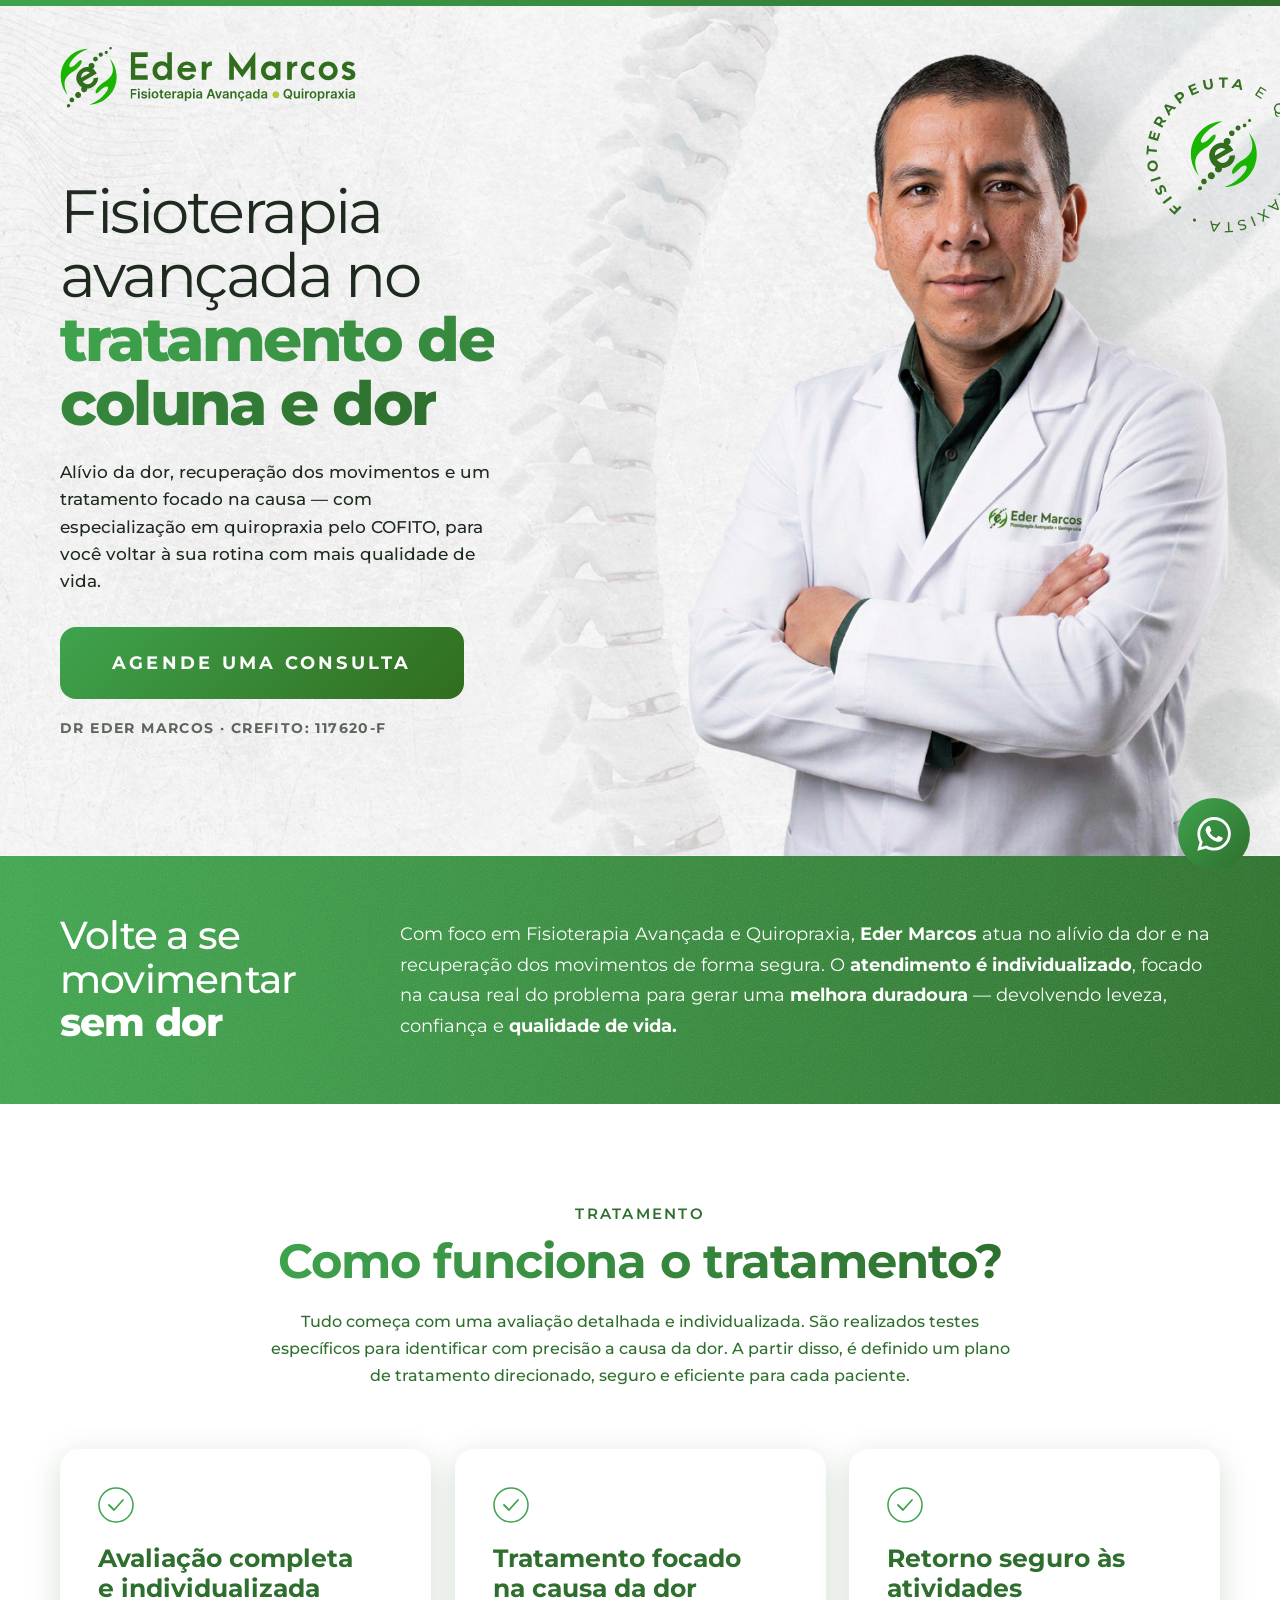
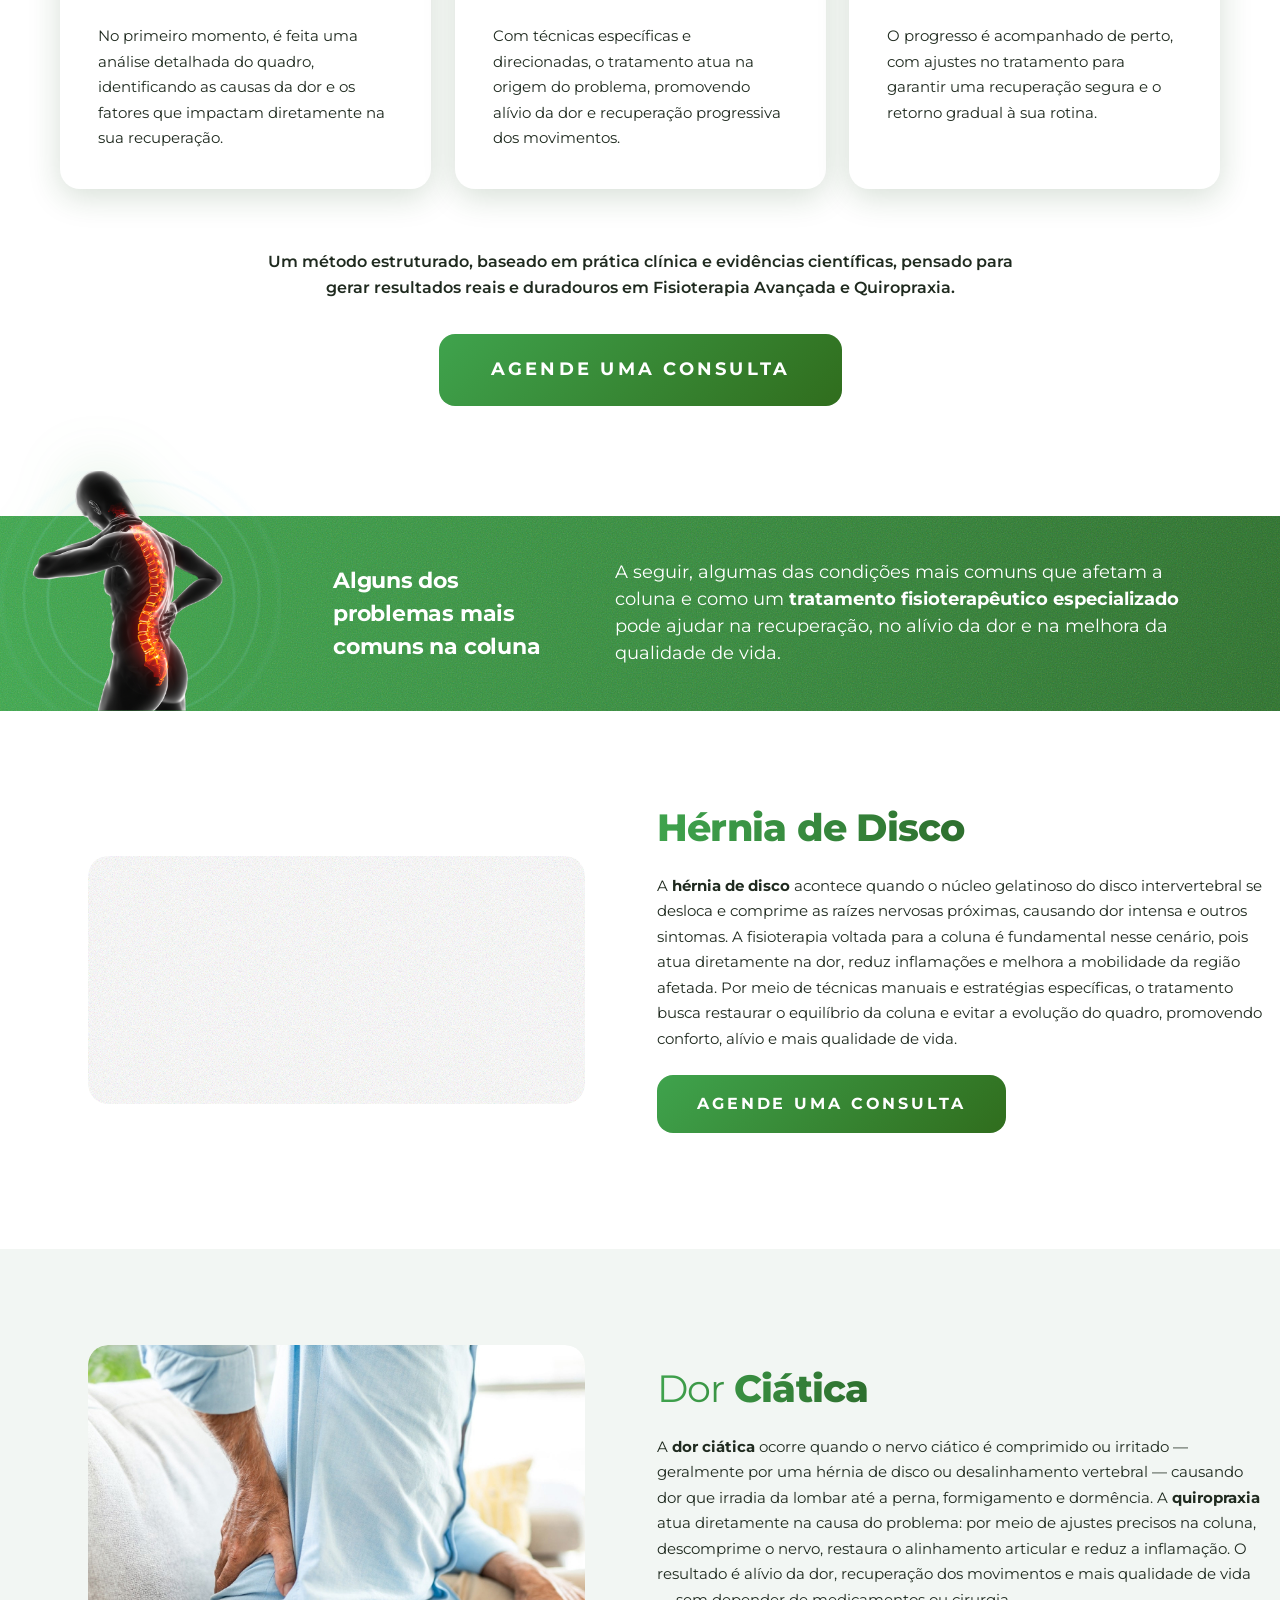
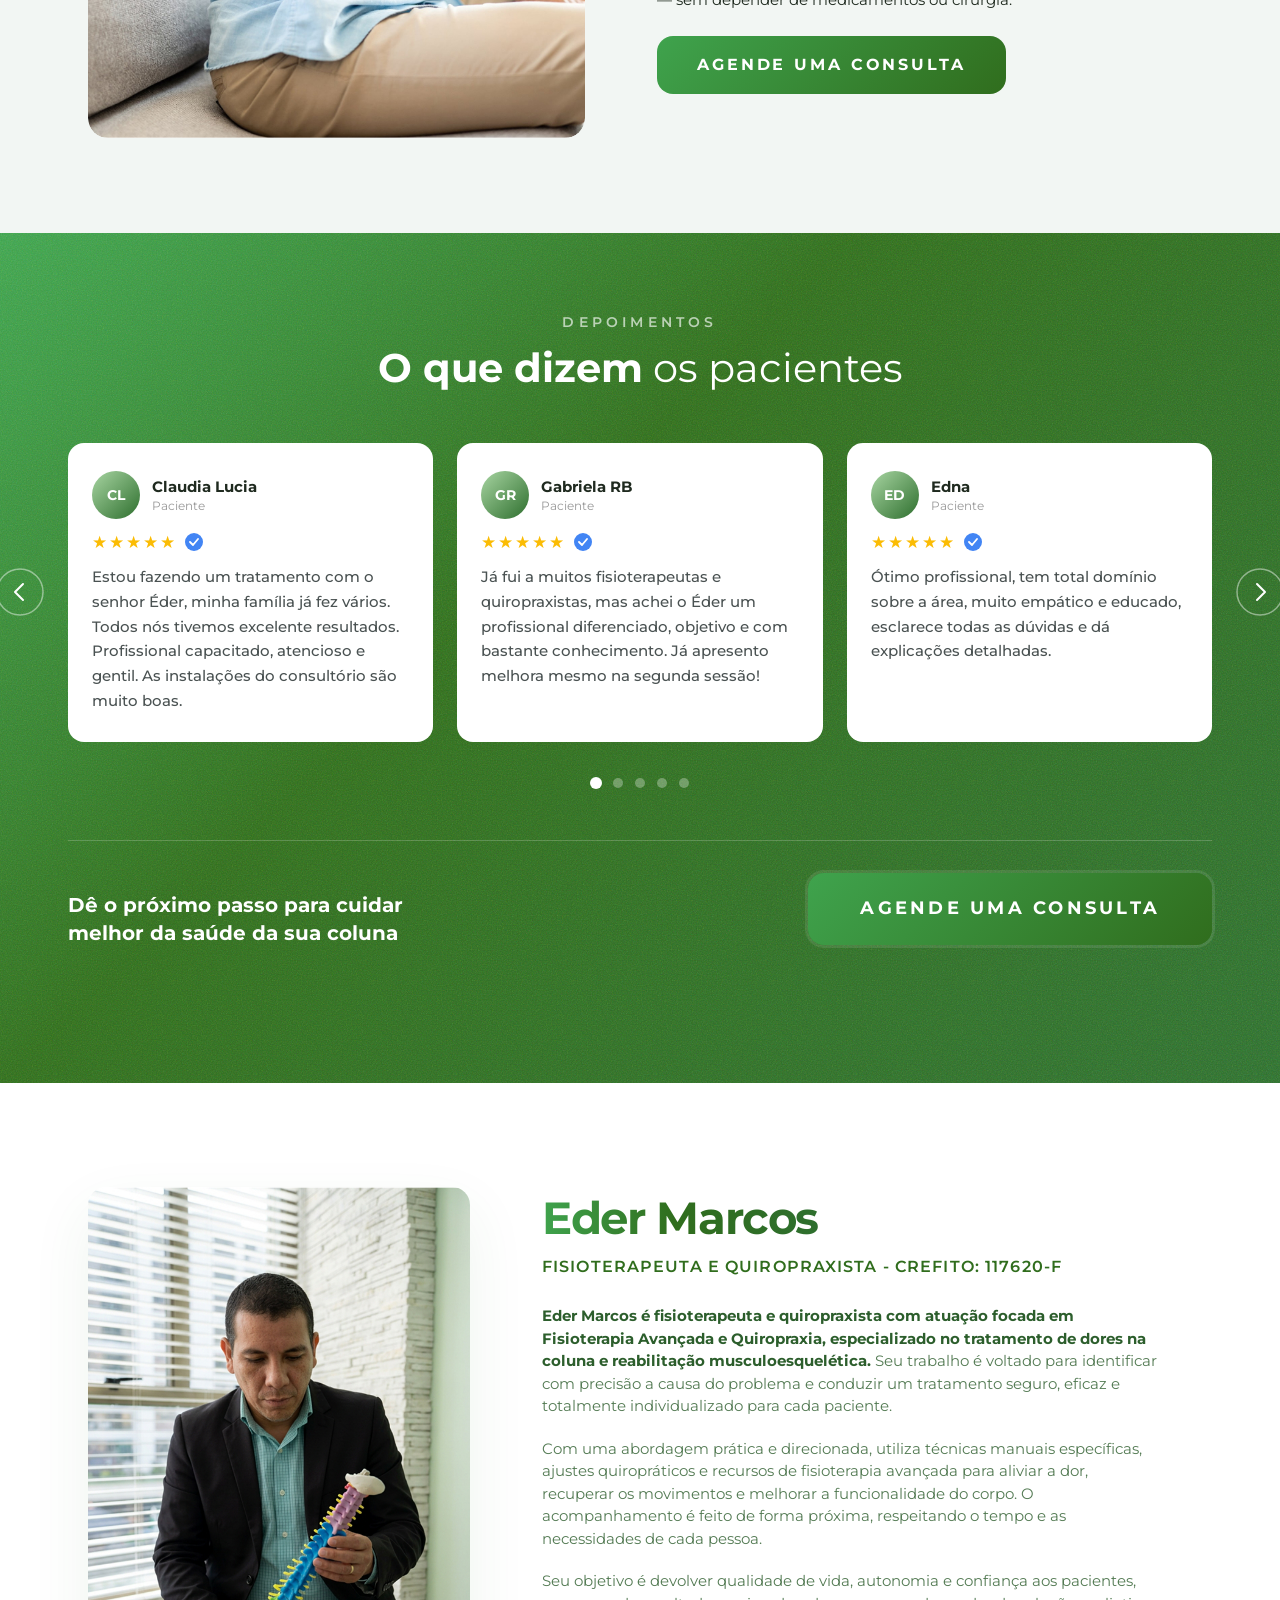
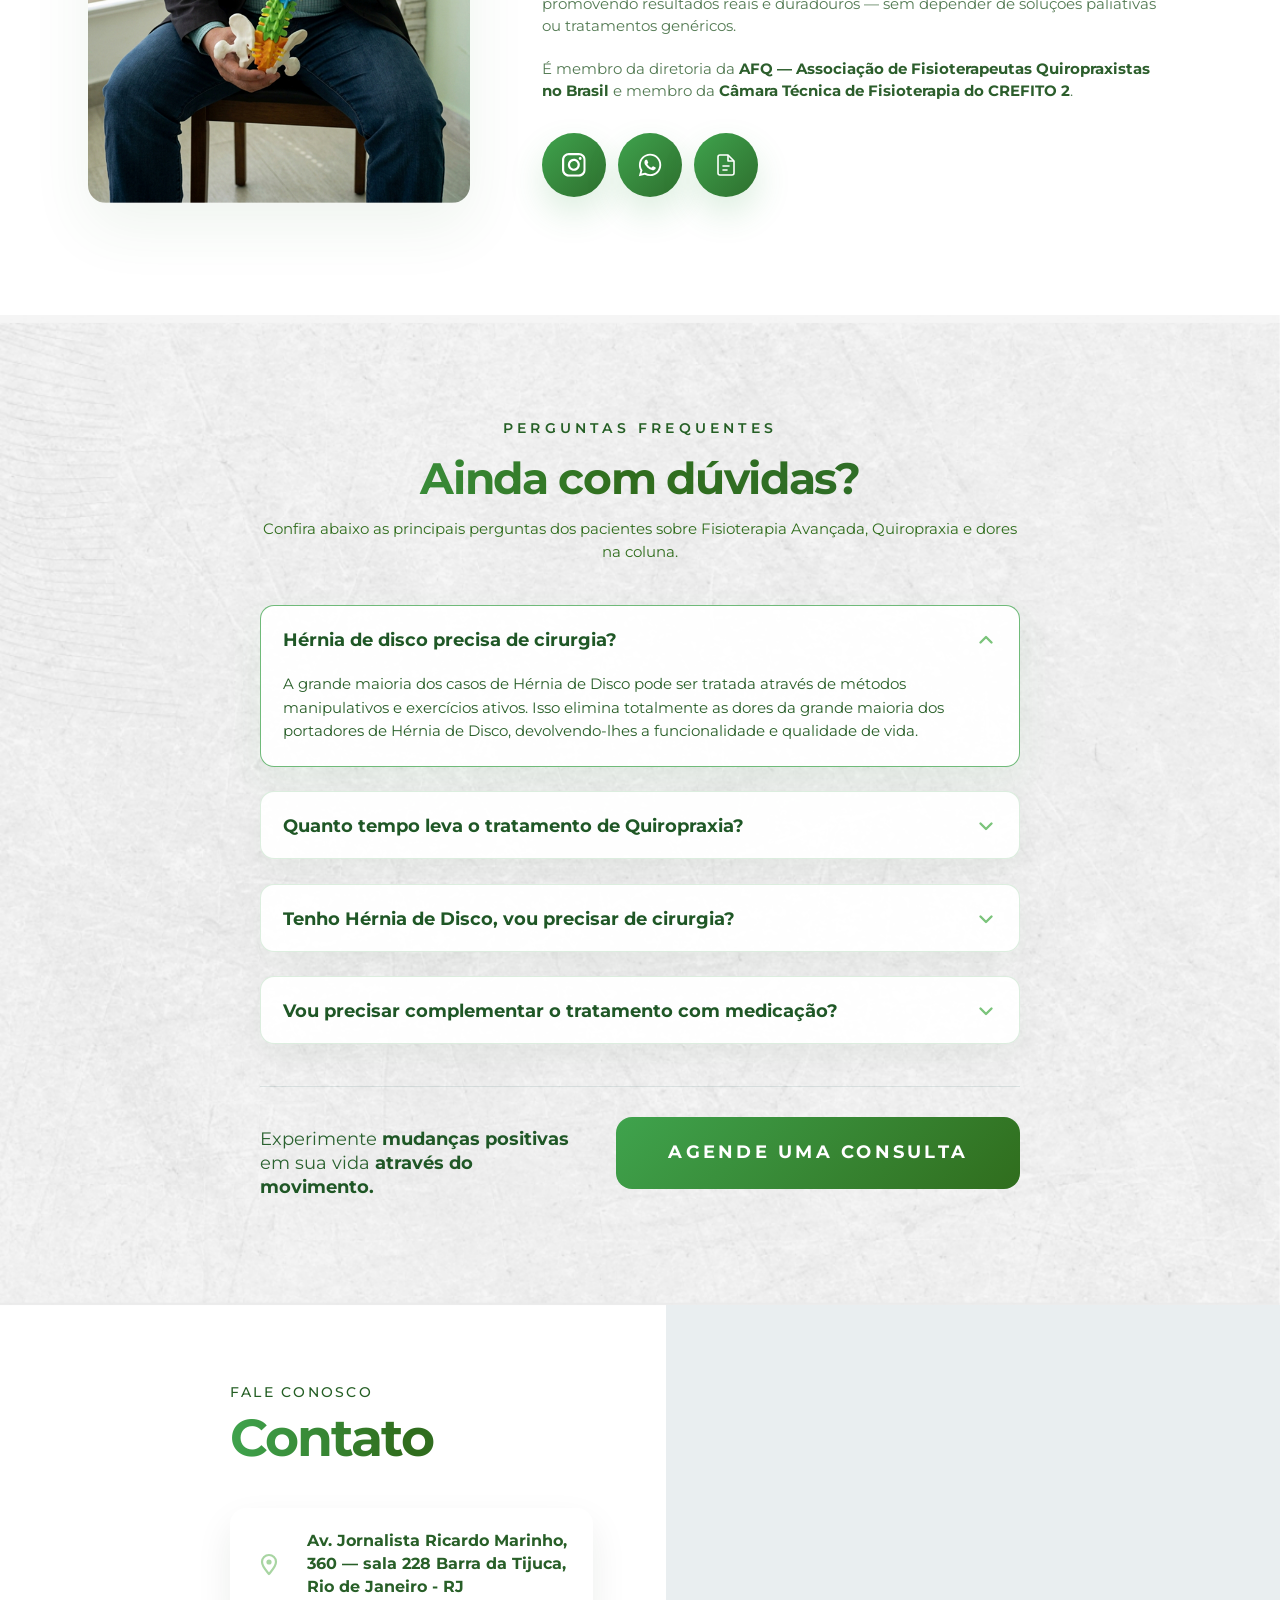
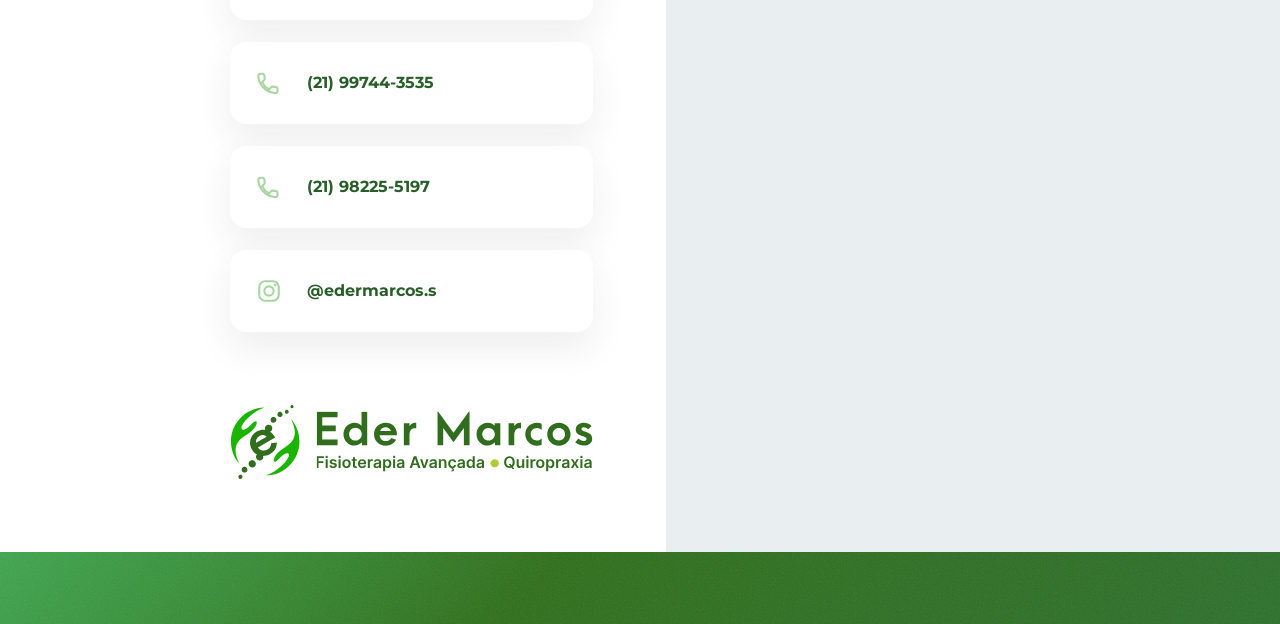
==== index.html @ 03693f38 "Move Lattes button into social icons row with matching style Replace outline CV button with circular" ====
<!DOCTYPE html>
<html lang="pt-BR">
<head>
  <meta charset="UTF-8">
  <meta name="viewport" content="width=device-width, initial-scale=1.0">
  <title>Fisioterapeuta e Quiropraxista em Barra da Tijuca | Fisioterapia Avançada e Quiropraxia</title>
  <meta name="description" content="Fisioterapeuta e quiropraxista em Barra da Tijuca - RJ com foco em Fisioterapia Avançada e Quiropraxia. Atendimento individualizado para aliviar a dor, recuperar os movimentos e melhorar a qualidade de vida.">
  <meta name="robots" content="index,follow">
  <meta property="og:locale" content="pt_BR">
  <meta property="og:type" content="website">
  <meta property="og:site_name" content="Eder Marcos">
  <meta property="og:title" content="Dr. Eder Marcos — Fisioterapia Avançada e Quiropraxia em Barra da Tijuca">
  <meta property="og:description" content="Fisioterapeuta e quiropraxista em Barra da Tijuca - RJ com foco em Fisioterapia Avançada e Quiropraxia. Atendimento individualizado para aliviar a dor e recuperar os movimentos.">
  <meta name="twitter:card" content="summary_large_image">
  <meta name="twitter:title" content="Fisioterapeuta e Quiropraxista em Barra da Tijuca | Fisioterapia Avançada e Quiropraxia">
  <meta name="twitter:description" content="Fisioterapeuta e quiropraxista em Barra da Tijuca - RJ com foco em Fisioterapia Avançada e Quiropraxia. Atendimento individualizado para aliviar a dor e recuperar os movimentos.">
  <script type="application/ld+json">
    {
      "@context": "https://schema.org",
      "@graph": [
        {
          "@type": "MedicalBusiness",
          "@id": "#business",
          "name": "Dr. Eder Marcos — Fisioterapia Avançada e Quiropraxia",
          "telephone": "+55-21-98225-5197",
          "priceRange": "$$",
          "address": {
            "@type": "PostalAddress",
            "streetAddress": "Av. Jornalista Ricardo Marinho, 360 — sala 228",
            "addressLocality": "Barra da Tijuca",
            "addressRegion": "RJ",
            "addressCountry": "BR"
          },
          "sameAs": [
            "https://www.instagram.com/edermarcos.s/"
          ]
        },
        {
          "@type": "Physician",
          "@id": "#physician",
          "name": "Dr. Eder Marcos",
          "medicalSpecialty": "Physiotherapy",
          "description": "Fisioterapeuta e quiropraxista em Barra da Tijuca - RJ com foco em Fisioterapia Avançada e Quiropraxia, tratamento de hérnia de disco, dores na coluna e reabilitação.",
          "identifier": {
            "@type": "PropertyValue",
            "propertyID": "CREFITO",
            "value": "117620-F"
          },
          "worksFor": {
            "@id": "#business"
          }
        },
        {
          "@type": "FAQPage",
          "@id": "#faq",
          "mainEntity": [
            {
              "@type": "Question",
              "name": "Hérnia de disco precisa de cirurgia?",
              "acceptedAnswer": {
                "@type": "Answer",
                "text": "A grande maioria dos casos de hérnia de disco pode ser tratada com métodos manipulativos, quiropraxia e exercícios ativos, devolvendo funcionalidade e qualidade de vida."
              }
            },
            {
              "@type": "Question",
              "name": "Quanto tempo leva o tratamento de quiropraxia?",
              "acceptedAnswer": {
                "@type": "Answer",
                "text": "O tempo varia de acordo com a intensidade da dor, o tempo de evolução do problema e a resposta individual de cada paciente. Em muitos casos, já nas primeiras sessões é possível notar melhora dos sintomas e dos movimentos."
              }
            },
            {
              "@type": "Question",
              "name": "A quiropraxia tem respaldo científico?",
              "acceptedAnswer": {
                "@type": "Answer",
                "text": "Sim. A quiropraxia é uma profissão de saúde regulamentada e reconhecida pela OMS, com ampla base científica para o tratamento de dores musculoesqueléticas, especialmente da coluna vertebral."
              }
            }
          ]
        }
      ]
    }
  </script>
  <link rel="icon" type="image/svg+xml" href="stamp-iso.svg">
  <link rel="preconnect" href="https://fonts.googleapis.com">
  <link rel="preconnect" href="https://fonts.gstatic.com" crossorigin>
  <link href="https://fonts.googleapis.com/css2?family=Montserrat:wght@400;500;600;700;800&display=swap" rel="stylesheet">
  <link rel="stylesheet" href="style.css">
</head>
<body>

  <!-- Borda superior gradiente -->
  <div class="top-bar"></div>

  <!-- ======================== HERO ======================== -->
  <section class="hero">
    <div class="hero-bg"></div>

    <div class="hero-inner">
      <!-- Logo -->
      <header class="hero-header">
        <img src="logo.svg" class="logo" alt="Dr. Eder Marcos Fisioterapeuta">
      </header>

      <!-- Conteúdo principal -->
      <div class="hero-content">

        <!-- Coluna esquerda: texto + CTA -->
        <div class="hero-left">
          <h1>
            <span class="hero-headline-soft">Fisioterapia avançada no</span><br>
            <span class="gradient-text">tratamento de coluna e dor</span>
          </h1>

          <p class="subtext">
            Alívio da dor, recuperação dos movimentos e um tratamento focado na causa — com especialização em quiropraxia pelo COFITO, para você voltar à sua rotina com mais qualidade de vida.
          </p>

          <a href="https://wa.me/5521982255197" class="btn-cta" target="_blank" rel="noopener">
            Agende uma Consulta
          </a>

          <p class="crefito">DR EDER MARCOS &middot; CREFITO: 117620-F</p>
        </div>

        <!-- Coluna direita: foto -->
        <div class="hero-right">
          <div class="stamp-wrapper">
            <img src="stamp-txt.svg" class="stamp-txt" alt="">
            <img src="stamp-iso.svg" class="stamp-iso" alt="">
          </div>
          <img src="dr-eder.png" class="doctor-img" alt="Dr. Eder Marcos">
        </div>

      </div>
    </div>
  </section>
  <!-- ======================== /HERO ======================== -->

  <!-- ======================== INTRO BLOCK ======================== -->
  <section class="intro-block">
    <div class="intro-inner">

      <div class="intro-left">
        <h2>Volte a se movimentar <strong>sem dor</strong></h2>
      </div>

      <div class="intro-right">
        <p>
          Com foco em Fisioterapia Avançada e Quiropraxia, <strong>Eder Marcos</strong> atua no alívio da dor e na recuperação dos movimentos de forma segura. O <strong>atendimento é individualizado</strong>, focado na causa real do problema para gerar uma <strong>melhora duradoura</strong> — devolvendo leveza, confiança e <strong>qualidade de vida.</strong>
        </p>
      </div>

    </div>
  </section>
  <!-- ======================== /INTRO BLOCK ======================== -->

  <!-- ======================== TREATMENT BLOCK ======================== -->
  <section class="treatment-block">
    <div class="treatment-inner">

      <div class="treatment-header">
        <span class="tagline">Tratamento</span>
        <h2 class="treatment-title">Como funciona o tratamento?</h2>
        <p class="treatment-desc">Tudo começa com uma avaliação detalhada e individualizada. São realizados testes específicos para identificar com precisão a causa da dor. A partir disso, é definido um plano de tratamento direcionado, seguro e eficiente para cada paciente.</p>
      </div>

      <div class="cards-grid">

        <div class="card">
          <div class="card-icon">
            <svg width="36" height="36" viewBox="0 0 36 36" fill="none" xmlns="http://www.w3.org/2000/svg">
              <circle cx="18" cy="18" r="17" stroke="#3FA34D" stroke-width="1.5"/>
              <path d="M11 18l5 5 9-10" stroke="#3FA34D" stroke-width="1.8" stroke-linecap="round" stroke-linejoin="round"/>
            </svg>
          </div>
          <h3>Avaliação completa<br>e individualizada</h3>
          <p>No primeiro momento, é feita uma análise detalhada do quadro, identificando as causas da dor e os fatores que impactam diretamente na sua recuperação.</p>
        </div>

        <div class="card">
          <div class="card-icon">
            <svg width="36" height="36" viewBox="0 0 36 36" fill="none" xmlns="http://www.w3.org/2000/svg">
              <circle cx="18" cy="18" r="17" stroke="#3FA34D" stroke-width="1.5"/>
              <path d="M11 18l5 5 9-10" stroke="#3FA34D" stroke-width="1.8" stroke-linecap="round" stroke-linejoin="round"/>
            </svg>
          </div>
          <h3>Tratamento focado<br>na causa da dor</h3>
          <p>Com técnicas específicas e direcionadas, o tratamento atua na origem do problema, promovendo alívio da dor e recuperação progressiva dos movimentos.</p>
        </div>

        <div class="card">
          <div class="card-icon">
            <svg width="36" height="36" viewBox="0 0 36 36" fill="none" xmlns="http://www.w3.org/2000/svg">
              <circle cx="18" cy="18" r="17" stroke="#3FA34D" stroke-width="1.5"/>
              <path d="M11 18l5 5 9-10" stroke="#3FA34D" stroke-width="1.8" stroke-linecap="round" stroke-linejoin="round"/>
            </svg>
          </div>
          <h3>Retorno seguro às<br>atividades</h3>
          <p>O progresso é acompanhado de perto, com ajustes no tratamento para garantir uma recuperação segura e o retorno gradual à sua rotina.</p>
        </div>

      </div>

      <div class="treatment-footer">
        <p>Um método estruturado, baseado em prática clínica e evidências científicas, pensado para<br>gerar resultados reais e duradouros em Fisioterapia Avançada e Quiropraxia.</p>
        <a href="https://wa.me/5521982255197" class="btn-cta btn-cta--center" target="_blank" rel="noopener">
          Agende uma Consulta
        </a>
      </div>

    </div>
  </section>
  <!-- ======================== /TREATMENT BLOCK ======================== -->

  <!-- ======================== PROBLEMS BLOCK ======================== -->
  <section class="problems-block">
    <div class="problems-grain"></div>

    <div class="problems-inner">
      <div class="problems-img-col">
        <img src="img1.png" class="problems-img" alt="Coluna vertebral com dor">
      </div>

      <h2 class="problems-headline">Alguns dos<br>problemas mais<br>comuns na coluna</h2>

      <p class="problems-body">A seguir, algumas das condições mais comuns que afetam a coluna e como um <strong>tratamento fisioterapêutico especializado</strong> pode ajudar na recuperação, no alívio da dor e na melhora da qualidade de vida.</p>
    </div>
  </section>
  <!-- ======================== /PROBLEMS BLOCK ======================== -->

  <!-- ======================== HERNIA BLOCK ======================== -->
  <section class="condition-block">
    <div class="condition-inner">

      <div class="condition-media condition-media--video">
        <video autoplay loop muted playsinline preload="metadata">
          <source src="hernia.mp4" type="video/mp4">
        </video>
      </div>

      <div class="condition-text">
        <h2 class="condition-title"><strong>Hérnia de Disco</strong></h2>
        <p class="condition-body">A <strong>hérnia de disco</strong> acontece quando o núcleo gelatinoso do disco intervertebral se desloca e comprime as raízes nervosas próximas, causando dor intensa e outros sintomas. A fisioterapia voltada para a coluna é fundamental nesse cenário, pois atua diretamente na dor, reduz inflamações e melhora a mobilidade da região afetada. Por meio de técnicas manuais e estratégias específicas, o tratamento busca restaurar o equilíbrio da coluna e evitar a evolução do quadro, promovendo conforto, alívio e mais qualidade de vida.</p>
        <a href="https://wa.me/5521982255197" class="btn-cta btn-cta--center" target="_blank" rel="noopener">
          Agende uma Consulta
        </a>
      </div>

    </div>
  </section>
  <!-- ======================== /HERNIA BLOCK ======================== -->

  <!-- ======================== CIÁTICO BLOCK ======================== -->
  <section class="condition-block condition-block--gray">
    <div class="condition-inner">

      <div class="condition-media">
        <img src="ciatico.jpg" class="condition-img" alt="Dor no Nervo Ciático">
      </div>

      <div class="condition-text">
        <h2 class="condition-title">Dor <strong>Ciática</strong></h2>
        <p class="condition-body">A <strong>dor ciática</strong> ocorre quando o nervo ciático é comprimido ou irritado — geralmente por uma hérnia de disco ou desalinhamento vertebral — causando dor que irradia da lombar até a perna, formigamento e dormência. A <strong>quiropraxia</strong> atua diretamente na causa do problema: por meio de ajustes precisos na coluna, descomprime o nervo, restaura o alinhamento articular e reduz a inflamação. O resultado é alívio da dor, recuperação dos movimentos e mais qualidade de vida — sem depender de medicamentos ou cirurgia.</p>
        <a href="https://wa.me/5521982255197" class="btn-cta" target="_blank" rel="noopener">
          Agende uma Consulta
        </a>
      </div>

    </div>
  </section>
  <!-- ======================== /CIÁTICO BLOCK ======================== -->

  <!-- ======================== REVIEWS BLOCK ======================== -->
  <section class="reviews-block">
    <div class="reviews-grain"></div>
    <div class="reviews-inner">

      <div class="reviews-header">
        <span class="reviews-tagline">Depoimentos</span>
        <h2 class="reviews-title"><strong>O que dizem</strong> os pacientes</h2>
      </div>

      <div class="reviews-carousel">
        <button class="carousel-btn carousel-btn--prev" aria-label="Anterior">
          <svg width="48" height="48" viewBox="0 0 48 48" fill="none" xmlns="http://www.w3.org/2000/svg">
            <circle cx="24" cy="24" r="23" stroke="rgba(255,255,255,0.45)" stroke-width="1.5"/>
            <path d="M27 16l-8 8 8 8" stroke="white" stroke-width="2" stroke-linecap="round" stroke-linejoin="round"/>
          </svg>
        </button>

        <div class="carousel-viewport">
          <div class="reviews-track">

            <div class="review-card">
              <div class="rc-header">
                <div class="rc-avatar">CL</div>
                <div class="rc-info">
                  <strong class="rc-name">Claudia Lucia</strong>
                  <span class="rc-count">Paciente</span>
                </div>
              </div>
              <div class="rc-stars">
                <span class="rc-stars-icons">★★★★★</span>
                <span class="rc-badge"><svg width="10" height="8" viewBox="0 0 10 8" fill="none"><path d="M1 4l3 3 5-6" stroke="white" stroke-width="1.8" stroke-linecap="round" stroke-linejoin="round"/></svg></span>
              </div>
              <p class="rc-text">Estou fazendo um tratamento com o senhor Éder, minha família já fez vários. Todos nós tivemos excelente resultados. Profissional capacitado, atencioso e gentil. As instalações do consultório são muito boas.</p>
            </div>

            <div class="review-card">
              <div class="rc-header">
                <div class="rc-avatar">GR</div>
                <div class="rc-info">
                  <strong class="rc-name">Gabriela RB</strong>
                  <span class="rc-count">Paciente</span>
                </div>
              </div>
              <div class="rc-stars">
                <span class="rc-stars-icons">★★★★★</span>
                <span class="rc-badge"><svg width="10" height="8" viewBox="0 0 10 8" fill="none"><path d="M1 4l3 3 5-6" stroke="white" stroke-width="1.8" stroke-linecap="round" stroke-linejoin="round"/></svg></span>
              </div>
              <p class="rc-text">Já fui a muitos fisioterapeutas e quiropraxistas, mas achei o Éder um profissional diferenciado, objetivo e com bastante conhecimento. Já apresento melhora mesmo na segunda sessão!</p>
            </div>

            <div class="review-card">
              <div class="rc-header">
                <div class="rc-avatar">ED</div>
                <div class="rc-info">
                  <strong class="rc-name">Edna</strong>
                  <span class="rc-count">Paciente</span>
                </div>
              </div>
              <div class="rc-stars">
                <span class="rc-stars-icons">★★★★★</span>
                <span class="rc-badge"><svg width="10" height="8" viewBox="0 0 10 8" fill="none"><path d="M1 4l3 3 5-6" stroke="white" stroke-width="1.8" stroke-linecap="round" stroke-linejoin="round"/></svg></span>
              </div>
              <p class="rc-text">Ótimo profissional, tem total domínio sobre a área, muito empático e educado, esclarece todas as dúvidas e dá explicações detalhadas.</p>
            </div>

            <div class="review-card">
              <div class="rc-header">
                <div class="rc-avatar">AL</div>
                <div class="rc-info">
                  <strong class="rc-name">Antonio Lopes</strong>
                  <span class="rc-count">Paciente</span>
                </div>
              </div>
              <div class="rc-stars">
                <span class="rc-stars-icons">★★★★★</span>
                <span class="rc-badge"><svg width="10" height="8" viewBox="0 0 10 8" fill="none"><path d="M1 4l3 3 5-6" stroke="white" stroke-width="1.8" stroke-linecap="round" stroke-linejoin="round"/></svg></span>
              </div>
              <p class="rc-text">Estava com constantes dores na lombar e no joelho. Após o tratamento com o Dr. Eder, tenho sentido melhoras constantes.</p>
            </div>

            <div class="review-card">
              <div class="rc-header">
                <div class="rc-avatar">LF</div>
                <div class="rc-info">
                  <strong class="rc-name">Luiz Cláudio F. Guimarães</strong>
                  <span class="rc-count">Paciente</span>
                </div>
              </div>
              <div class="rc-stars">
                <span class="rc-stars-icons">★★★★★</span>
                <span class="rc-badge"><svg width="10" height="8" viewBox="0 0 10 8" fill="none"><path d="M1 4l3 3 5-6" stroke="white" stroke-width="1.8" stroke-linecap="round" stroke-linejoin="round"/></svg></span>
              </div>
              <p class="rc-text">Excelente local, atendimento no horário e paciência no atendimento, explicando passo a passo o tratamento.</p>
            </div>

            <div class="review-card">
              <div class="rc-header">
                <div class="rc-avatar">TM</div>
                <div class="rc-info">
                  <strong class="rc-name">Therezinha Maciel</strong>
                  <span class="rc-count">Paciente</span>
                </div>
              </div>
              <div class="rc-stars">
                <span class="rc-stars-icons">★★★★★</span>
                <span class="rc-badge"><svg width="10" height="8" viewBox="0 0 10 8" fill="none"><path d="M1 4l3 3 5-6" stroke="white" stroke-width="1.8" stroke-linecap="round" stroke-linejoin="round"/></svg></span>
              </div>
              <p class="rc-text">Tratamento excelente e muito eficiente. Estou comprovando a eficácia do tratamento a cada dia.</p>
            </div>

            <div class="review-card">
              <div class="rc-header">
                <div class="rc-avatar">AB</div>
                <div class="rc-info">
                  <strong class="rc-name">Ana Bello</strong>
                  <span class="rc-count">Paciente</span>
                </div>
              </div>
              <div class="rc-stars">
                <span class="rc-stars-icons">★★★★★</span>
                <span class="rc-badge"><svg width="10" height="8" viewBox="0 0 10 8" fill="none"><path d="M1 4l3 3 5-6" stroke="white" stroke-width="1.8" stroke-linecap="round" stroke-linejoin="round"/></svg></span>
              </div>
              <p class="rc-text">Médico com ótimo conhecimento, fez uma análise geral do meu caso. Já saí bem melhor apenas com uma consulta.</p>
            </div>

            <div class="review-card">
              <div class="rc-header">
                <div class="rc-avatar">TF</div>
                <div class="rc-info">
                  <strong class="rc-name">T. F.</strong>
                  <span class="rc-count">Paciente</span>
                </div>
              </div>
              <div class="rc-stars">
                <span class="rc-stars-icons">★★★★★</span>
                <span class="rc-badge"><svg width="10" height="8" viewBox="0 0 10 8" fill="none"><path d="M1 4l3 3 5-6" stroke="white" stroke-width="1.8" stroke-linecap="round" stroke-linejoin="round"/></svg></span>
              </div>
              <p class="rc-text">O tratamento foi excelente para a recuperação de uma tendinopatia e bursite no ombro. Obtivemos melhora na primeira consulta.</p>
            </div>

            <div class="review-card">
              <div class="rc-header">
                <div class="rc-avatar">UR</div>
                <div class="rc-info">
                  <strong class="rc-name">Ursula Reis</strong>
                  <span class="rc-count">Paciente</span>
                </div>
              </div>
              <div class="rc-stars">
                <span class="rc-stars-icons">★★★★★</span>
                <span class="rc-badge"><svg width="10" height="8" viewBox="0 0 10 8" fill="none"><path d="M1 4l3 3 5-6" stroke="white" stroke-width="1.8" stroke-linecap="round" stroke-linejoin="round"/></svg></span>
              </div>
              <p class="rc-text">Super indico o profissional, extremamente atencioso e dedicado. Melhorou muito o meu quadro de dor.</p>
            </div>

            <div class="review-card">
              <div class="rc-header">
                <div class="rc-avatar">DS</div>
                <div class="rc-info">
                  <strong class="rc-name">Diego Soares</strong>
                  <span class="rc-count">Paciente</span>
                </div>
              </div>
              <div class="rc-stars">
                <span class="rc-stars-icons">★★★★★</span>
                <span class="rc-badge"><svg width="10" height="8" viewBox="0 0 10 8" fill="none"><path d="M1 4l3 3 5-6" stroke="white" stroke-width="1.8" stroke-linecap="round" stroke-linejoin="round"/></svg></span>
              </div>
              <p class="rc-text">Atencioso e dedicado em cada sessão. Tratamento personalizado e efetivo.</p>
            </div>

            <div class="review-card">
              <div class="rc-header">
                <div class="rc-avatar">VC</div>
                <div class="rc-info">
                  <strong class="rc-name">Vinícius Caldas</strong>
                  <span class="rc-count">Paciente</span>
                </div>
              </div>
              <div class="rc-stars">
                <span class="rc-stars-icons">★★★★★</span>
                <span class="rc-badge"><svg width="10" height="8" viewBox="0 0 10 8" fill="none"><path d="M1 4l3 3 5-6" stroke="white" stroke-width="1.8" stroke-linecap="round" stroke-linejoin="round"/></svg></span>
              </div>
              <p class="rc-text">Profissional técnico, atencioso e comprometido com o tratamento do paciente. Clareza nas explicações.</p>
            </div>

            <div class="review-card">
              <div class="rc-header">
                <div class="rc-avatar">AN</div>
                <div class="rc-info">
                  <strong class="rc-name">Ana</strong>
                  <span class="rc-count">Paciente</span>
                </div>
              </div>
              <div class="rc-stars">
                <span class="rc-stars-icons">★★★★★</span>
                <span class="rc-badge"><svg width="10" height="8" viewBox="0 0 10 8" fill="none"><path d="M1 4l3 3 5-6" stroke="white" stroke-width="1.8" stroke-linecap="round" stroke-linejoin="round"/></svg></span>
              </div>
              <p class="rc-text">Fiz apenas a primeira consulta e traçamos um diagnóstico e plano de tratamento. Profissional muito bom!</p>
            </div>

            <div class="review-card">
              <div class="rc-header">
                <div class="rc-avatar">VI</div>
                <div class="rc-info">
                  <strong class="rc-name">Victor</strong>
                  <span class="rc-count">Paciente</span>
                </div>
              </div>
              <div class="rc-stars">
                <span class="rc-stars-icons">★★★★★</span>
                <span class="rc-badge"><svg width="10" height="8" viewBox="0 0 10 8" fill="none"><path d="M1 4l3 3 5-6" stroke="white" stroke-width="1.8" stroke-linecap="round" stroke-linejoin="round"/></svg></span>
              </div>
              <p class="rc-text">Excelente profissional, atencioso e bem explicativo.</p>
            </div>

            <div class="review-card">
              <div class="rc-header">
                <div class="rc-avatar">MA</div>
                <div class="rc-info">
                  <strong class="rc-name">Marlis</strong>
                  <span class="rc-count">Paciente</span>
                </div>
              </div>
              <div class="rc-stars">
                <span class="rc-stars-icons">★★★★★</span>
                <span class="rc-badge"><svg width="10" height="8" viewBox="0 0 10 8" fill="none"><path d="M1 4l3 3 5-6" stroke="white" stroke-width="1.8" stroke-linecap="round" stroke-linejoin="round"/></svg></span>
              </div>
              <p class="rc-text">Certeiro e competente! Fez minha mãe sorrir de novo!</p>
            </div>

            <div class="review-card">
              <div class="rc-header">
                <div class="rc-avatar">LU</div>
                <div class="rc-info">
                  <strong class="rc-name">Luisa</strong>
                  <span class="rc-count">Paciente</span>
                </div>
              </div>
              <div class="rc-stars">
                <span class="rc-stars-icons">★★★★★</span>
                <span class="rc-badge"><svg width="10" height="8" viewBox="0 0 10 8" fill="none"><path d="M1 4l3 3 5-6" stroke="white" stroke-width="1.8" stroke-linecap="round" stroke-linejoin="round"/></svg></span>
              </div>
              <p class="rc-text">Maravilhoso sempre. Muito competente, excelente profissional.</p>
            </div>

          </div>
        </div>

        <button class="carousel-btn carousel-btn--next" aria-label="Próximo">
          <svg width="48" height="48" viewBox="0 0 48 48" fill="none" xmlns="http://www.w3.org/2000/svg">
            <circle cx="24" cy="24" r="23" stroke="rgba(255,255,255,0.45)" stroke-width="1.5"/>
            <path d="M21 16l8 8-8 8" stroke="white" stroke-width="2" stroke-linecap="round" stroke-linejoin="round"/>
          </svg>
        </button>
      </div>

      <div class="reviews-pagination" aria-label="Navegação dos depoimentos"></div>

      <div class="reviews-footer">
        <div class="reviews-divider"></div>
        <div class="reviews-cta-row">
          <p class="reviews-cta-text">Dê o próximo passo para cuidar<br>melhor da saúde da sua coluna</p>
          <a href="https://wa.me/5521982255197" class="btn-cta" target="_blank" rel="noopener">
            Agende uma Consulta
          </a>
        </div>
      </div>

    </div>
  </section>
  <!-- ======================== /REVIEWS BLOCK ======================== -->

  <!-- ======================== PROFILE BLOCK ======================== -->
  <section class="profile-block">
    <div class="profile-inner">
      <div class="profile-media">
        <img src="profile.jpg" alt="Dr. Eder Marcos" class="profile-image">
      </div>

      <div class="profile-content">
        <h2 class="profile-title">Eder Marcos</h2>
        <p class="profile-meta">FISIOTERAPEUTA E QUIROPRAXISTA - CREFITO: 117620-F</p>

        <div class="profile-body">
          <p><strong>Eder Marcos é fisioterapeuta e quiropraxista com atuação focada em Fisioterapia Avançada e Quiropraxia, especializado no tratamento de dores na coluna e reabilitação musculoesquelética.</strong> Seu trabalho é voltado para identificar com precisão a causa do problema e conduzir um tratamento seguro, eficaz e totalmente individualizado para cada paciente.</p>

          <p>Com uma abordagem prática e direcionada, utiliza técnicas manuais específicas, ajustes quiropráticos e recursos de fisioterapia avançada para aliviar a dor, recuperar os movimentos e melhorar a funcionalidade do corpo. O acompanhamento é feito de forma próxima, respeitando o tempo e as necessidades de cada pessoa.</p>

          <p>Seu objetivo é devolver qualidade de vida, autonomia e confiança aos pacientes, promovendo resultados reais e duradouros — sem depender de soluções paliativas ou tratamentos genéricos.</p>

          <p>É membro da diretoria da <strong>AFQ — Associação de Fisioterapeutas Quiropraxistas no Brasil</strong> e membro da <strong>Câmara Técnica de Fisioterapia do CREFITO 2</strong>.</p>
        </div>

        <div class="profile-socials" aria-label="Redes sociais e currículo de Eder Marcos">
          <a href="https://www.instagram.com/edermarcos.s/" class="profile-social-btn" target="_blank" rel="noopener" aria-label="Instagram de Eder Marcos">
            <img src="ig-icon.svg" alt="" class="profile-social-icon" aria-hidden="true">
          </a>

          <a href="https://wa.me/5521982255197" class="profile-social-btn" target="_blank" rel="noopener" aria-label="WhatsApp de Eder Marcos">
            <img src="wpp-icon.svg" alt="" class="profile-social-icon" aria-hidden="true">
          </a>

          <a href="https://lattes.cnpq.br/7709029820712750" class="profile-social-btn" target="_blank" rel="noopener" aria-label="Ver currículo completo no Lattes/CNPq">
            <svg width="24" height="24" viewBox="0 0 24 24" fill="none" xmlns="http://www.w3.org/2000/svg" aria-hidden="true">
              <path d="M14 2H6a2 2 0 0 0-2 2v16a2 2 0 0 0 2 2h12a2 2 0 0 0 2-2V8l-6-6z" stroke="white" stroke-width="1.6" stroke-linejoin="round"/>
              <path d="M14 2v6h6" stroke="white" stroke-width="1.6" stroke-linejoin="round"/>
              <path d="M9 13h6M9 17h4" stroke="white" stroke-width="1.6" stroke-linecap="round"/>
            </svg>
          </a>
        </div>
      </div>
    </div>
  </section>
  <!-- ======================== /PROFILE BLOCK ======================== -->

  <!-- ======================== FAQ BLOCK ======================== -->
  <section class="faq-block">
    <div class="faq-inner">
      <div class="faq-header">
        <span class="faq-tagline">Perguntas Frequentes</span>
        <h2 class="faq-title">Ainda com dúvidas?</h2>
        <p class="faq-subtitle">Confira abaixo as principais perguntas dos pacientes sobre Fisioterapia Avançada, Quiropraxia e dores na coluna.</p>
      </div>

      <div class="faq-list">
        <article class="faq-item is-open">
          <button class="faq-question" type="button" aria-expanded="true">
            <span>Hérnia de disco precisa de cirurgia?</span>
            <span class="faq-icon" aria-hidden="true">
              <svg width="22" height="22" viewBox="0 0 22 22" fill="none" xmlns="http://www.w3.org/2000/svg">
                <path d="M5.5 8.5L11 14L16.5 8.5" stroke="currentColor" stroke-width="2.4" stroke-linecap="round" stroke-linejoin="round"/>
              </svg>
            </span>
          </button>
          <div class="faq-answer">
            <p>A grande maioria dos casos de Hérnia de Disco pode ser tratada através de métodos manipulativos e exercícios ativos. Isso elimina totalmente as dores da grande maioria dos portadores de Hérnia de Disco, devolvendo-lhes a funcionalidade e qualidade de vida.</p>
          </div>
        </article>

        <article class="faq-item">
          <button class="faq-question" type="button" aria-expanded="false">
            <span>Quanto tempo leva o tratamento de Quiropraxia?</span>
            <span class="faq-icon" aria-hidden="true">
              <svg width="22" height="22" viewBox="0 0 22 22" fill="none" xmlns="http://www.w3.org/2000/svg">
                <path d="M5.5 8.5L11 14L16.5 8.5" stroke="currentColor" stroke-width="2.4" stroke-linecap="round" stroke-linejoin="round"/>
              </svg>
            </span>
          </button>
          <div class="faq-answer">
            <p>O tempo de tratamento varia de acordo com a intensidade da dor, o tempo de evolução do problema e a resposta individual de cada paciente. Em muitos casos, já nas primeiras sessões é possível notar alívio dos sintomas e melhora dos movimentos.</p>
          </div>
        </article>

        <article class="faq-item">
          <button class="faq-question" type="button" aria-expanded="false">
            <span>Tenho Hérnia de Disco, vou precisar de cirurgia?</span>
            <span class="faq-icon" aria-hidden="true">
              <svg width="22" height="22" viewBox="0 0 22 22" fill="none" xmlns="http://www.w3.org/2000/svg">
                <path d="M5.5 8.5L11 14L16.5 8.5" stroke="currentColor" stroke-width="2.4" stroke-linecap="round" stroke-linejoin="round"/>
              </svg>
            </span>
          </button>
          <div class="faq-answer">
            <p>Na maioria dos casos, não. A cirurgia é indicada apenas em situações específicas e mais graves. Com um tratamento adequado de fisioterapia e quiropraxia, é possível aliviar a dor, descomprimir as estruturas afetadas e recuperar a qualidade de vida sem procedimentos invasivos.</p>
          </div>
        </article>

        <article class="faq-item">
          <button class="faq-question" type="button" aria-expanded="false">
            <span>Vou precisar complementar o tratamento com medicação?</span>
            <span class="faq-icon" aria-hidden="true">
              <svg width="22" height="22" viewBox="0 0 22 22" fill="none" xmlns="http://www.w3.org/2000/svg">
                <path d="M5.5 8.5L11 14L16.5 8.5" stroke="currentColor" stroke-width="2.4" stroke-linecap="round" stroke-linejoin="round"/>
              </svg>
            </span>
          </button>
          <div class="faq-answer">
            <p>Não necessariamente. O tratamento de fisioterapia e quiropraxia atua na causa do problema, reduzindo a dor de forma natural e progressiva. Em alguns casos o uso de medicação pode ser indicado por um médico como suporte, mas o objetivo é proporcionar melhora real sem depender de remédios a longo prazo.</p>
          </div>
        </article>
      </div>

      <div class="faq-footer">
        <div class="faq-divider"></div>
        <div class="faq-cta-row">
          <p class="faq-cta-text">Experimente <strong>mudanças positivas</strong> em sua vida <strong>através do movimento.</strong></p>
          <a href="https://wa.me/5521982255197" class="btn-cta" target="_blank" rel="noopener">
            Agende uma Consulta
          </a>
        </div>
      </div>
    </div>
  </section>
  <!-- ======================== /FAQ BLOCK ======================== -->

  <!-- ======================== CONTACT BLOCK ======================== -->
  <section class="contact-block">
    <div class="contact-inner">
      <div class="contact-panel">
        <div class="contact-header">
          <span class="contact-tagline">Fale Conosco</span>
          <h2 class="contact-title">Contato</h2>
        </div>

        <div class="contact-cards">
          <a href="https://maps.google.com/?q=Av.+Jornalista+Ricardo+Marinho,+360+-+sala+228,+Barra+da+Tijuca,+Rio+de+Janeiro+-+RJ" class="contact-card contact-card--featured" target="_blank" rel="noopener" aria-label="Abrir endereço no mapa">
            <span class="contact-card-icon" aria-hidden="true">
              <svg width="28" height="28" viewBox="0 0 28 28" fill="none" xmlns="http://www.w3.org/2000/svg">
                <path d="M14 24C17.5 19.7 21 16.5 21 11.8C21 7.9 17.9 5 14 5C10.1 5 7 7.9 7 11.8C7 16.5 10.5 19.7 14 24Z" stroke="currentColor" stroke-width="2.2" stroke-linejoin="round"/>
                <circle cx="14" cy="12" r="2.6" fill="currentColor"/>
              </svg>
            </span>
            <span class="contact-card-text">Av. Jornalista Ricardo Marinho, 360 — sala 228 Barra da Tijuca, Rio de Janeiro - RJ</span>
          </a>

          <a href="https://wa.me/5521997443535" class="contact-card" target="_blank" rel="noopener" aria-label="Falar no telefone ou WhatsApp">
            <span class="contact-card-icon" aria-hidden="true">
              <svg width="28" height="28" viewBox="0 0 28 28" fill="none" xmlns="http://www.w3.org/2000/svg">
                <path d="M20.7149 17.9587L17.9699 17.6454C17.3107 17.57 16.6624 17.7971 16.1849 18.263L14.1966 20.2514C11.1382 18.6952 8.62822 16.1966 7.07201 13.1267L9.07199 11.1267C9.53782 10.6608 9.76491 10.0126 9.68949 9.35339L9.37616 6.6317C9.24782 5.55628 8.34782 4.75 7.26074 4.75H5.38907C4.18574 4.75 3.18574 5.75 3.26074 6.95339C3.83066 16.1267 11.173 23.4574 20.3349 24.0273C21.5382 24.1027 22.5382 23.1027 22.5382 21.8993V20.0277C22.55 18.9523 21.7907 18.0871 20.7149 17.9587Z" stroke="currentColor" stroke-width="2.1" stroke-linejoin="round"/>
              </svg>
            </span>
            <span class="contact-card-text">(21) 99744-3535</span>
          </a>

          <a href="https://wa.me/5521982255197" class="contact-card" target="_blank" rel="noopener" aria-label="Falar no telefone ou WhatsApp">
            <span class="contact-card-icon" aria-hidden="true">
              <svg width="28" height="28" viewBox="0 0 28 28" fill="none" xmlns="http://www.w3.org/2000/svg">
                <path d="M20.7149 17.9587L17.9699 17.6454C17.3107 17.57 16.6624 17.7971 16.1849 18.263L14.1966 20.2514C11.1382 18.6952 8.62822 16.1966 7.07201 13.1267L9.07199 11.1267C9.53782 10.6608 9.76491 10.0126 9.68949 9.35339L9.37616 6.6317C9.24782 5.55628 8.34782 4.75 7.26074 4.75H5.38907C4.18574 4.75 3.18574 5.75 3.26074 6.95339C3.83066 16.1267 11.173 23.4574 20.3349 24.0273C21.5382 24.1027 22.5382 23.1027 22.5382 21.8993V20.0277C22.55 18.9523 21.7907 18.0871 20.7149 17.9587Z" stroke="currentColor" stroke-width="2.1" stroke-linejoin="round"/>
              </svg>
            </span>
            <span class="contact-card-text">(21) 98225-5197</span>
          </a>

          <a href="https://www.instagram.com/edermarcos.s/" class="contact-card" target="_blank" rel="noopener" aria-label="Abrir Instagram">
            <span class="contact-card-icon" aria-hidden="true">
              <svg width="28" height="28" viewBox="0 0 28 28" fill="none" xmlns="http://www.w3.org/2000/svg">
                <rect x="4.25" y="4.25" width="19.5" height="19.5" rx="5.75" stroke="currentColor" stroke-width="2.1"/>
                <circle cx="14" cy="14" r="4.65" stroke="currentColor" stroke-width="2.1"/>
                <circle cx="20.2" cy="7.8" r="1.4" fill="currentColor"/>
              </svg>
            </span>
            <span class="contact-card-text">@edermarcos.s</span>
          </a>
        </div>

        <div class="contact-brand">
          <img src="logo.svg" alt="Dr. Eder Marcos Fisioterapeuta" class="contact-logo">
        </div>
      </div>

      <div class="contact-map-wrap">
        <iframe
          class="contact-map"
          title="Mapa do consultório Dr. Eder Marcos"
          loading="lazy"
          referrerpolicy="no-referrer-when-downgrade"
          src="https://www.google.com/maps?q=Av.+Jornalista+Ricardo+Marinho,+360,+Barra+da+Tijuca,+Rio+de+Janeiro+-+RJ&z=17&output=embed">
        </iframe>
      </div>
    </div>
  </section>
  <!-- ======================== /CONTACT BLOCK ======================== -->

  <!-- ======================== FOOTER ======================== -->
  <footer class="site-footer">
    <div class="site-footer-grain"></div>
    <div class="site-footer-inner">
      <p class="site-footer-copy">© <span id="footer-year"></span> - Dr. Eder Marcos. Todos os direitos reservados.</p>

      <a href="https://samuelpadua.com.br/" class="site-footer-credit" target="_blank" rel="noopener" aria-label="Design e Desenvolvimento por Samuel Pádua Web Designer">
        <span class="site-footer-credit-text">Design e Desenvolvimento:</span>
        <img src="logo-samuel.svg" alt="Samuel Pádua Web Designer" class="site-footer-credit-logo">
      </a>
    </div>
  </footer>
  <!-- ======================== /FOOTER ======================== -->

  <!-- WhatsApp flutuante -->
  <a href="https://wa.me/5521982255197" class="whatsapp-float" target="_blank" rel="noopener" aria-label="Fale pelo WhatsApp">
    <span class="wpp-badge">Fale comigo agora!</span>
    <svg width="30" height="30" viewBox="0 0 57 57" fill="none" xmlns="http://www.w3.org/2000/svg">
      <path fill-rule="evenodd" clip-rule="evenodd" d="M47.4216 9.51921C42.4222 4.51401 35.7735 1.75635 28.6904 1.75342C14.0949 1.75342 2.21626 13.6317 2.21039 28.2311C2.20844 32.8981 3.42761 37.4539 5.74495 41.4695L1.98828 55.1909L16.0257 51.5086C19.8936 53.6185 24.2481 54.7304 28.6796 54.7317H28.6907C43.2846 54.7317 55.1645 42.8524 55.1701 28.2523C55.173 21.1767 52.4212 14.5241 47.4216 9.51921ZM28.6904 50.2598H28.6813C24.7322 50.2581 20.8591 49.1968 17.4794 47.1919L16.6761 46.7148L8.34605 48.9L10.5695 40.7784L10.046 39.9457C7.84279 36.4415 6.67939 32.3913 6.68135 28.2328C6.68592 16.0981 16.5593 6.22568 28.6992 6.22568C34.5779 6.22763 40.1039 8.51986 44.2592 12.68C48.4144 16.8401 50.7014 22.3698 50.6994 28.2507C50.6942 40.3863 40.8215 50.2598 28.6904 50.2598ZM40.7628 33.7761C40.1013 33.4448 36.8482 31.8446 36.2416 31.6235C35.6356 31.4027 35.194 31.2928 34.7533 31.9549C34.312 32.617 33.0443 34.1075 32.6581 34.5488C32.2719 34.9904 31.8864 35.0459 31.2246 34.7145C30.5629 34.3834 28.4311 33.6845 25.9037 31.4304C23.937 29.676 22.6092 27.5094 22.223 26.8473C21.8375 26.1845 22.2198 25.861 22.5133 25.497C23.2296 24.6075 23.9468 23.6751 24.1673 23.2338C24.3881 22.7922 24.2775 22.4057 24.1118 22.0746C23.9468 21.7436 22.6236 18.4869 22.0724 17.1617C21.5348 15.8721 20.9898 16.0463 20.5834 16.026C20.1979 16.0068 19.7566 16.0029 19.3154 16.0029C18.8744 16.0029 18.1575 16.1682 17.5508 16.831C16.9445 17.4934 15.2355 19.0939 15.2355 22.3505C15.2355 25.6072 17.6063 28.7533 17.937 29.1949C18.2677 29.6365 22.6027 36.3195 29.2396 39.1851C30.8182 39.8674 32.0505 40.2741 33.0116 40.5791C34.5968 41.0827 36.0387 41.0116 37.1789 40.8413C38.4503 40.6512 41.0932 39.2406 41.645 37.6952C42.1962 36.1496 42.1962 34.825 42.0305 34.5488C41.8655 34.2729 41.4242 34.1075 40.7628 33.7761Z" fill="white"/>
    </svg>
  </a>

  <script>
    (function () {
      var track = document.querySelector('.reviews-track');
      if (!track) return;
      var originalCards = Array.from(track.querySelectorAll('.review-card')).map(function (card) {
        return card.cloneNode(true);
      });
      var viewport = track.closest('.carousel-viewport');
      var pagination = document.querySelector('.reviews-pagination');
      var prevBtn = document.querySelector('.carousel-btn--prev');
      var nextBtn = document.querySelector('.carousel-btn--next');
      var total = originalCards.length;
      var perView = 3;
      var gap = 24;
      var cloneCount = Math.min(perView, total);
      var autoPlayDelay = 8000;
      var current = 0;
      var virtualIndex = cloneCount;
      var cardWidth = 0;
      var renderedCards = [];
      var pageStops = [];
      var autoPlayId = null;
      var transitionMs = 420;

      function getMaxIndex() {
        return Math.max(0, total - perView);
      }

      function getPerView() {
        var viewportWidth = window.innerWidth;
        if (viewportWidth <= 680) return 1;
        if (viewportWidth <= 1080) return 2;
        return 3;
      }

      function normalizeIndex(index) {
        return ((index % total) + total) % total;
      }

      function rebuildTrack() {
        track.innerHTML = '';

        originalCards.slice(total - cloneCount).forEach(function (card) {
          track.appendChild(card.cloneNode(true));
        });

        originalCards.forEach(function (card) {
          track.appendChild(card.cloneNode(true));
        });

        originalCards.slice(0, cloneCount).forEach(function (card) {
          track.appendChild(card.cloneNode(true));
        });

        renderedCards = Array.from(track.querySelectorAll('.review-card'));
      }

      function buildPageStops() {
        var maxIndex = getMaxIndex();
        pageStops = [];

        for (var i = 0; i <= maxIndex; i += perView) {
          pageStops.push(i);
        }

        if (!pageStops.length || pageStops[pageStops.length - 1] !== maxIndex) {
          pageStops.push(maxIndex);
        }
      }

      function renderPagination() {
        if (!pagination) return;
        pagination.innerHTML = '';

        pageStops.forEach(function (stop, index) {
          var dot = document.createElement('button');
          dot.type = 'button';
          dot.className = 'reviews-dot';
          dot.setAttribute('aria-label', 'Ir para o grupo ' + (index + 1) + ' de depoimentos');
          dot.addEventListener('click', function () {
            goTo(stop);
            restartAutoPlay();
          });
          pagination.appendChild(dot);
        });
      }

      function updatePagination() {
        if (!pagination) return;
        var dots = Array.from(pagination.querySelectorAll('.reviews-dot'));
        var activeIndex = 0;

        pageStops.forEach(function (stop, index) {
          if (current >= stop) activeIndex = index;
        });

        dots.forEach(function (dot, index) {
          var isActive = index === activeIndex;
          dot.classList.toggle('is-active', isActive);
          dot.setAttribute('aria-pressed', isActive ? 'true' : 'false');
        });
      }

      function stopAutoPlay() {
        if (autoPlayId) {
          window.clearInterval(autoPlayId);
          autoPlayId = null;
        }
      }

      function startAutoPlay() {
        if (total <= perView) return;
        stopAutoPlay();
        autoPlayId = window.setInterval(function () {
          stepBy(1);
        }, autoPlayDelay);
      }

      function restartAutoPlay() {
        startAutoPlay();
      }

      function updateControls() {
        prevBtn.style.opacity = '1';
        prevBtn.style.pointerEvents = 'auto';
        nextBtn.style.opacity = '1';
        nextBtn.style.pointerEvents = 'auto';
      }

      function applyTransform(animate) {
        track.style.transition = animate === false ? 'none' : 'transform ' + transitionMs + 'ms cubic-bezier(0.4, 0, 0.2, 1)';
        track.style.transform = 'translateX(-' + (virtualIndex * (cardWidth + gap)) + 'px)';
      }

      function snapToCurrent() {
        virtualIndex = current + cloneCount;
        applyTransform(false);
      }

      function init() {
        perView = Math.min(getPerView(), total);
        cloneCount = Math.min(perView, total);
        current = normalizeIndex(current);
        rebuildTrack();
        cardWidth = (viewport.offsetWidth - gap * (perView - 1)) / perView;
        renderedCards.forEach(function (c) {
          c.style.width = cardWidth + 'px';
          c.style.flex = '0 0 ' + cardWidth + 'px';
        });
        buildPageStops();
        renderPagination();
        snapToCurrent();
        updateControls();
        updatePagination();
        startAutoPlay();
      }

      function goTo(index, animate) {
        current = normalizeIndex(index);
        virtualIndex = current + cloneCount;
        applyTransform(animate);
        updateControls();
        updatePagination();
      }

      function stepBy(delta) {
        current = normalizeIndex(current + delta);
        virtualIndex += delta;
        applyTransform(true);
        updateControls();
        updatePagination();
      }

      prevBtn.addEventListener('click', function () {
        stepBy(-1);
        restartAutoPlay();
      });
      nextBtn.addEventListener('click', function () {
        stepBy(1);
        restartAutoPlay();
      });
      track.addEventListener('transitionend', function () {
        if (virtualIndex < cloneCount || virtualIndex >= total + cloneCount) {
          snapToCurrent();
        }
      });
      window.addEventListener('resize', init);
      track.addEventListener('mouseenter', stopAutoPlay);
      track.addEventListener('mouseleave', startAutoPlay);

      var touchStartX = 0;
      var touchStartY = 0;
      var isDragging = false;
      viewport.addEventListener('touchstart', function (e) {
        touchStartX = e.touches[0].clientX;
        touchStartY = e.touches[0].clientY;
        isDragging = true;
        stopAutoPlay();
      }, { passive: true });
      viewport.addEventListener('touchend', function (e) {
        if (!isDragging) return;
        isDragging = false;
        var dx = e.changedTouches[0].clientX - touchStartX;
        var dy = e.changedTouches[0].clientY - touchStartY;
        if (Math.abs(dx) > Math.abs(dy) && Math.abs(dx) > 40) {
          stepBy(dx < 0 ? 1 : -1);
        }
        restartAutoPlay();
      }, { passive: true });

      init();
    })();

    (function () {
      var items = Array.from(document.querySelectorAll('.faq-item'));
      if (!items.length) return;

      function setOpenState(item, shouldOpen) {
        var button = item.querySelector('.faq-question');
        item.classList.toggle('is-open', shouldOpen);
        button.setAttribute('aria-expanded', shouldOpen ? 'true' : 'false');
      }

      items.forEach(function (item) {
        var button = item.querySelector('.faq-question');
        button.addEventListener('click', function () {
          var willOpen = !item.classList.contains('is-open');
          items.forEach(function (currentItem) {
            setOpenState(currentItem, false);
          });
          setOpenState(item, willOpen);
        });
      });
    })();

    (function () {
      var revealGroups = [
        { selector: '.intro-left', effect: 'left' },
        { selector: '.intro-right', effect: 'right' },
        { selector: '.treatment-header', effect: 'up' },
        { selector: '.cards-grid .card', effect: 'zoom', stagger: 90 },
        { selector: '.treatment-footer', effect: 'up', delay: 140 },
        { selector: '.problems-img-col', effect: 'left' },
        { selector: '.problems-headline', effect: 'up', delay: 60 },
        { selector: '.problems-body', effect: 'right', delay: 120 },
        { selector: '.reviews-header', effect: 'up' },
        { selector: '.reviews-carousel', effect: 'zoom', delay: 80 },
        { selector: '.reviews-pagination', effect: 'up', delay: 140 },
        { selector: '.reviews-footer', effect: 'up', delay: 180 },
        { selector: '.profile-media', effect: 'left' },
        { selector: '.profile-content', effect: 'right', delay: 70 },
        { selector: '.faq-header', effect: 'up' },
        { selector: '.faq-item', effect: 'up', stagger: 80 },
        { selector: '.faq-footer', effect: 'up', delay: 140 },
        { selector: '.contact-header', effect: 'up' },
        { selector: '.contact-cards .contact-card', effect: 'zoom', stagger: 90 },
        { selector: '.contact-brand', effect: 'up', delay: 150 },
        { selector: '.contact-map-wrap', effect: 'right', delay: 80 },
        { selector: '.site-footer-inner', effect: 'up' }
      ];
      var elements = [];
      var prefersReducedMotion = window.matchMedia('(prefers-reduced-motion: reduce)').matches;

      function registerReveal(node, effect, delay) {
        if (!node || node.classList.contains('reveal-item')) return;
        node.classList.add('reveal-item');
        node.setAttribute('data-reveal', effect || 'up');
        node.style.setProperty('--reveal-delay', (delay || 0) + 'ms');
        elements.push(node);
      }

      revealGroups.forEach(function (group) {
        var nodes = Array.from(document.querySelectorAll(group.selector));
        nodes.forEach(function (node, index) {
          registerReveal(node, group.effect, (group.delay || 0) + ((group.stagger || 0) * index));
        });
      });

      Array.from(document.querySelectorAll('.condition-block')).forEach(function (block, index) {
        var media = block.querySelector('.condition-media');
        var text = block.querySelector('.condition-text');
        var mediaEffect = index % 2 === 0 ? 'left' : 'right';
        var textEffect = index % 2 === 0 ? 'right' : 'left';
        registerReveal(media, mediaEffect, 0);
        registerReveal(text, textEffect, 70);
      });

      if (!elements.length) return;

      if (prefersReducedMotion || !('IntersectionObserver' in window)) {
        elements.forEach(function (element) {
          element.classList.add('is-visible');
        });
        return;
      }

      window.requestAnimationFrame(function () {
        window.requestAnimationFrame(function () {
          var observer = new IntersectionObserver(function (entries) {
            entries.forEach(function (entry) {
              if (!entry.isIntersecting) return;
              entry.target.classList.add('is-visible');
              observer.unobserve(entry.target);
            });
          }, {
            threshold: 0.16,
            rootMargin: '0px 0px -10% 0px'
          });

          elements.forEach(function (element) {
            observer.observe(element);
          });
        });
      });
    })();

    (function () {
      var yearEl = document.getElementById('footer-year');
      if (!yearEl) return;
      yearEl.textContent = new Date().getFullYear();
    })();
  </script>
</body>
</html>
---- style.css ----
/* ===== RESET & BASE ===== */
*, *::before, *::after { box-sizing: border-box; margin: 0; padding: 0; }

:root {
  --dark:       #1F2A1F;
  --primary:    #2E6F2E;
  --teal:       #A8D5A2;
  --white:      #FFFFFF;
  --gray-bg:    #F2F6F3;
  --grad-start: #3FA34D;
  --grad-end:   #2E6F2E;
  --gradient:   linear-gradient(to right, #3FA34D, #2E6F2E);
}

html { scroll-behavior: smooth; overflow-x: hidden; }

html {
  scrollbar-color: #3FA34D rgba(46, 111, 46, 0.12);
  scrollbar-width: thin;
}

body {
  font-family: 'Montserrat', sans-serif;
  color: var(--dark);
  background: var(--white);
  overflow-x: hidden;
}

body::-webkit-scrollbar {
  width: 12px;
}

body::-webkit-scrollbar-track {
  background: rgba(46, 111, 46, 0.08);
}

body::-webkit-scrollbar-thumb {
  background: linear-gradient(180deg, #A8D5A2 0%, #3FA34D 100%);
  border-radius: 999px;
  border: 2px solid rgba(255, 255, 255, 0.75);
}

body::-webkit-scrollbar-thumb:hover {
  background: linear-gradient(180deg, #7DC47D 0%, #4DB84D 100%);
}

/* ===== SCROLL REVEAL ===== */
.reveal-item {
  --reveal-x: 0px;
  --reveal-y: 28px;
  --reveal-scale: 1;
  --reveal-blur: 0px;
  opacity: 0;
  filter: blur(var(--reveal-blur));
  transform: translate3d(var(--reveal-x), var(--reveal-y), 0) scale(var(--reveal-scale));
  transition:
    opacity 0.8s cubic-bezier(0.22, 1, 0.36, 1),
    transform 0.8s cubic-bezier(0.22, 1, 0.36, 1),
    filter 0.8s cubic-bezier(0.22, 1, 0.36, 1);
  transition-delay: var(--reveal-delay, 0ms);
  will-change: opacity, transform, filter;
}

.reveal-item[data-reveal="left"] {
  --reveal-x: -42px;
  --reveal-y: 0px;
}

.reveal-item[data-reveal="right"] {
  --reveal-x: 42px;
  --reveal-y: 0px;
}

.reveal-item[data-reveal="up"] {
  --reveal-y: 34px;
}

.reveal-item[data-reveal="zoom"] {
  --reveal-y: 20px;
  --reveal-scale: 0.965;
  --reveal-blur: 3px;
}

.reveal-item.is-visible {
  opacity: 1;
  filter: blur(0);
  transform: translate3d(0, 0, 0) scale(1);
}

@media (prefers-reduced-motion: reduce) {
  html {
    scroll-behavior: auto;
  }

  .reveal-item {
    opacity: 1;
    filter: none;
    transform: none;
    transition: none;
    will-change: auto;
  }
}

/* ===== TOP BAR ===== */
.top-bar {
  height: 6px;
  background: var(--gradient);
  width: 100%;
}

/* ===== HERO SECTION ===== */
.hero {
  position: relative;
  height: 850px;
  display: flex;
  align-items: stretch;
  overflow: hidden;
}

.hero-bg {
  position: absolute;
  inset: 0;
  background-image: url('bg-hero.jpg');
  background-size: cover;
  background-position: center;
  z-index: 0;
}

.hero-inner {
  position: relative;
  z-index: 1;
  width: 100%;
  max-width: 1280px;
  margin: 0 auto;
  padding: 0 60px;
  display: flex;
  flex-direction: column;
}

/* ===== HEADER / LOGO ===== */
.hero-header {
  padding: 40px 0 0;
  flex: 0 0 auto;
}

.logo {
  height: 64px;
  width: auto;
  display: block;
}

/* ===== HERO CONTENT ===== */
.hero-content {
  display: flex;
  align-items: stretch;
  gap: 40px;
  flex: 1;
}

/* ===== LEFT COLUMN ===== */
.hero-left {
  flex: 0 0 490px;
  display: flex;
  flex-direction: column;
  justify-content: center;
  padding-bottom: 50px;
}

.hero-left h1 {
  font-size: 61px;
  font-weight: 500;
  line-height: 1.05;
  letter-spacing: -0.04em;
  color: var(--dark);
  margin-bottom: 24px;
}

.hero-headline-soft {
  color: var(--dark);
  font-weight: 400;
}

.gradient-text {
  background: var(--gradient);
  -webkit-background-clip: text;
  -webkit-text-fill-color: transparent;
  background-clip: text;
  display: inline;
  font-weight: 800;
}

.subtext {
  font-size: 17px;
  font-weight: 500;
  line-height: 1.6;
  color: var(--dark);
  max-width: 440px;
  margin-bottom: 32px;
}

.btn-cta {
  display: inline-flex;
  align-items: center;
  background: linear-gradient(135deg, #3FA34D, #306D1D, #2E6F2E, #306D1D, #3FA34D);
  background-size: 400% 400%;
  animation: cta-gradient 10s linear infinite;
  overflow: hidden;
  position: relative;
  color: var(--white);
  font-family: 'Montserrat', sans-serif;
  font-size: 18px;
  font-weight: 700;
  line-height: 1.28;
  letter-spacing: 0.18em;
  text-transform: uppercase;
  text-decoration: none;
  height: 72px;
  padding: 0 52px;
  border-radius: 16px;
  align-self: flex-start;
  transition: opacity 0.25s, transform 0.2s;
  margin-bottom: 20px;
}

.btn-cta::after {
  content: '';
  position: absolute;
  top: -50%;
  left: -80%;
  width: 45%;
  height: 200%;
  background: linear-gradient(
    to right,
    transparent,
    rgba(255, 255, 255, 0.22),
    transparent
  );
  transform: skewX(-18deg);
  animation: btn-shine 5s ease-in-out infinite;
  pointer-events: none;
}

.btn-cta:hover {
  opacity: 0.88;
  transform: translateY(-2px);
}

.crefito {
  font-size: 14px;
  font-weight: 700;
  letter-spacing: 0.1em;
  color: var(--dark);
  text-transform: uppercase;
  opacity: 0.7;
}

/* ===== RIGHT COLUMN ===== */
.hero-right {
  flex: 1;
  align-self: stretch;
  position: relative;
  display: flex;
  align-items: flex-end;
  justify-content: center;
}

.doctor-img {
  position: absolute;
  bottom: 0;
  left: 50%;
  transform: translateX(-40%);
  z-index: 2;
  height: 820px;
  width: auto;
  display: block;
  object-fit: contain;
  object-position: bottom;
}

/* ===== STAMP ANIMADO ===== */
.stamp-wrapper {
  position: absolute;
  top: -36px;
  right: -85px;
  width: 162px;
  height: 162px;
  z-index: 3;
}

.stamp-txt {
  position: absolute;
  inset: 0;
  width: 162px;
  height: 162px;
  animation: spin-stamp 18s linear infinite;
  transform-origin: center center;
}

.stamp-iso {
  position: absolute;
  top: 50%;
  left: 50%;
  transform: translate(-50%, -50%);
  width: 72px;
  height: 72px;
}

@keyframes cta-gradient {
  0%   { background-position: 0% 0%; }
  50%  { background-position: 100% 100%; }
  100% { background-position: 0% 0%; }
}

@keyframes btn-shine {
  0%        { left: -80%; opacity: 0; }
  10%       { opacity: 1; }
  50%       { left: 130%; opacity: 0; }
  100%      { left: 130%; opacity: 0; }
}

@keyframes spin-stamp {
  from { transform: rotate(0deg); }
  to   { transform: rotate(360deg); }
}

/* ===== INTRO BLOCK ===== */
.intro-block {
  position: relative;
  height: 248px;
  display: flex;
  align-items: center;
  background: linear-gradient(to right, #3FA34D 0%, #2E6F2E 100%);
  overflow: hidden;
}

/* Grain visível sobre o gradient */
.intro-block::after {
  content: '';
  position: absolute;
  inset: 0;
  background-image: url("data:image/svg+xml,%3Csvg xmlns='http://www.w3.org/2000/svg' width='200' height='200'%3E%3Cfilter id='n'%3E%3CfeTurbulence type='fractalNoise' baseFrequency='0.8' numOctaves='4' stitchTiles='stitch'/%3E%3C/filter%3E%3Crect width='200' height='200' filter='url(%23n)'/%3E%3C/svg%3E");
  background-repeat: repeat;
  background-size: 200px 200px;
  mix-blend-mode: soft-light;
  opacity: 0.65;
  pointer-events: none;
  z-index: 2;
}

.intro-inner {
  position: relative;
  z-index: 3;
  width: 100%;
  max-width: 1280px;
  margin: 0 auto;
  padding: 0 60px;
  display: flex;
  align-items: center;
  gap: 60px;
}

.intro-left {
  flex: 0 0 280px;
}

.intro-left h2 {
  font-size: 39px;
  font-weight: 500;
  line-height: 1.12;
  letter-spacing: -0.02em;
  color: var(--white);
}

.intro-left h2 strong {
  font-weight: 800;
  display: block;
}

.intro-right {
  flex: 1;
}

.intro-right p {
  font-size: 18px;
  font-weight: 400;
  line-height: 1.7;
  color: var(--white);
}

.intro-right p strong {
  font-weight: 700;
}

/* Responsivo intro */
@media (max-width: 820px) {
  .intro-block { height: auto; padding: 56px 0; }

  .intro-inner {
    flex-direction: column;
    gap: 28px;
    padding: 0 32px;
  }

  .intro-left { flex: none; width: 100%; }

  .intro-left h2 { font-size: 32px; }

  .intro-right p { font-size: 16px; }
}

@media (max-width: 480px) {
  .intro-block { height: auto; padding: 48px 0; }

  .intro-inner { padding: 0 24px; gap: 20px; }

  .intro-left h2 { font-size: 28px; }

  .intro-right p { font-size: 15px; }
}

/* ===== TREATMENT BLOCK ===== */
.treatment-block {
  background: var(--white);
  padding: 100px 0 90px;
}

.treatment-inner {
  max-width: 1280px;
  margin: 0 auto;
  padding: 0 60px;
  display: flex;
  flex-direction: column;
  align-items: center;
  gap: 60px;
}

/* Header */
.treatment-header {
  text-align: center;
  max-width: 760px;
}

.tagline {
  display: block;
  font-size: 15px;
  font-weight: 600;
  letter-spacing: 0.15em;
  text-transform: uppercase;
  color: var(--primary);
  margin-bottom: 12px;
}

.treatment-title {
  font-size: 48px;
  font-weight: 700;
  line-height: 1.1;
  letter-spacing: -0.02em;
  background: var(--gradient);
  -webkit-background-clip: text;
  -webkit-text-fill-color: transparent;
  background-clip: text;
  margin-bottom: 20px;
}

.treatment-desc {
  font-size: 16px;
  font-weight: 500;
  line-height: 1.7;
  color: var(--primary);
}

/* Cards grid */
.cards-grid {
  display: grid;
  grid-template-columns: repeat(3, 1fr);
  gap: 24px;
  width: 100%;
}

.card {
  background: var(--white);
  border-radius: 20px;
  padding: 36px;
  box-shadow: 0 8px 32px 0 rgba(29, 80, 29, 0.18);
  border: 2px solid transparent;
  transition: border-color 0.3s ease, box-shadow 0.3s ease, transform 0.3s ease;
  display: flex;
  flex-direction: column;
  gap: 20px;
}

.card:hover {
  border-color: #C5E2C5;
  box-shadow: none;
  transform: translateY(-4px);
}

.card-icon svg {
  display: block;
}

.card h3 {
  font-size: 25px;
  font-weight: 700;
  line-height: 1.2;
  color: var(--primary);
}

.card p {
  font-size: 15px;
  font-weight: 400;
  line-height: 1.7;
  color: var(--dark);
}

/* Footer */
.treatment-footer {
  display: flex;
  flex-direction: column;
  align-items: center;
  gap: 32px;
  text-align: center;
}

.treatment-footer > p {
  font-size: 16px;
  font-weight: 600;
  line-height: 1.65;
  color: var(--dark);
}

.btn-cta--center {
  align-self: center;
}

/* Responsivo treatment */
@media (max-width: 900px) {
  .cards-grid { grid-template-columns: 1fr; gap: 20px; }
  .treatment-title { font-size: 36px; }
  .treatment-block { padding: 72px 0; }
  .treatment-inner { padding: 0 32px; gap: 44px; }
}

@media (max-width: 480px) {
  .treatment-title { font-size: 30px; }
  .treatment-block { padding: 56px 0; }
  .treatment-inner { padding: 0 24px; gap: 36px; }
  .card { padding: 28px; }
}

/* ===== PROBLEMS BLOCK ===== */
.problems-block {
  position: relative;
  height: 195px;
  background: linear-gradient(to right, #3FA34D 0%, #2E6F2E 100%);
  overflow: visible;
  clip-path: inset(-400px 0 0 0); /* permite sangrar acima, clipa abaixo */
  z-index: 2;
}

/* Grain confinado ao bloco */
.problems-grain {
  position: absolute;
  inset: 0;
  background-image: url("data:image/svg+xml,%3Csvg xmlns='http://www.w3.org/2000/svg' width='200' height='200'%3E%3Cfilter id='n'%3E%3CfeTurbulence type='fractalNoise' baseFrequency='0.8' numOctaves='4' stitchTiles='stitch'/%3E%3C/filter%3E%3Crect width='200' height='200' filter='url(%23n)'/%3E%3C/svg%3E");
  background-repeat: repeat;
  background-size: 200px 200px;
  mix-blend-mode: soft-light;
  opacity: 0.65;
  pointer-events: none;
  z-index: 0;
}

.problems-inner {
  position: relative;
  z-index: 1;
  max-width: 1280px;
  margin: 0 auto;
  padding: 0 80px 0 0;
  height: 100%;
  display: flex;
  align-items: center;
  gap: 52px;
}

/* Coluna da imagem */
.problems-img-col {
  flex: 0 0 auto;
  position: relative;
  height: 100%;
  display: flex;
  align-items: flex-end;
}

.problems-img {
  display: block;
  height: 240px;
  width: auto;
  filter: drop-shadow(0 0 30px rgba(63, 163, 77, 0.2));
}

/* Headline */
.problems-headline {
  flex: 0 0 230px;
  font-size: 22px;
  font-weight: 700;
  line-height: 1.5;
  color: var(--white);
  letter-spacing: -0.01em;
}

/* Body text */
.problems-body {
  flex: 1;
  font-size: 18px;
  font-weight: 400;
  line-height: 1.5;
  color: var(--white);
}

.problems-body strong {
  font-weight: 700;
}

/* Responsivo problems */
@media (max-width: 900px) {
  .problems-block { height: auto; padding: 48px 0; overflow: hidden; }
  .problems-inner { flex-direction: column; align-items: flex-start; gap: 24px; padding: 0 32px; height: auto; }
  .problems-img-col { display: none; }
  .problems-headline { flex: none; font-size: 20px; }
  .problems-body { font-size: 16px; }
}

@media (max-width: 480px) {
  .problems-block { padding: 40px 0; }
  .problems-inner { padding: 0 24px; gap: 16px; }
  .problems-headline { font-size: 18px; }
  .problems-body { font-size: 15px; }
}

/* ===== RESPONSIVO ===== */

/* Laptop menor / tablet landscape */
@media (max-width: 1100px) {
  .hero-inner { padding: 0 40px; }

  .hero-left {
    flex: 0 0 420px;
  }

  .hero-left h1 {
    font-size: 52px;
  }

  .subtext {
    font-size: 16px;
    max-width: 380px;
  }

  .doctor-img {
    height: 700px;
  }

  .stamp-wrapper { width: 124px; height: 124px; top: -68px; right: -16px; }
  .stamp-txt    { width: 124px; height: 124px; }
  .stamp-iso    { width: 70px;  height: 70px; }
}

/* Tablet portrait */
@media (max-width: 820px) {
  .hero {
    height: auto;
    min-height: 100svh;
  }

  .hero-inner { padding: 0 32px; }

  .hero-content {
    flex-direction: column;
    align-items: flex-start;
    gap: 0;
    padding-bottom: 0;
  }

  .hero-left {
    flex: none;
    width: 100%;
    max-width: 560px;
    padding-bottom: 40px;
    justify-content: flex-start;
    padding-top: 32px;
  }

  .hero-left h1 { font-size: 46px; }

  .subtext { font-size: 15px; max-width: 100%; }

  /* Ancora pelo topo — mostra cabeça + torso, pés cortam embaixo */
  .hero-right {
    width: 100%;
    height: 400px;
    align-self: auto;
    justify-content: center;
    overflow: hidden;
    margin-top: 16px;
  }

  .doctor-img {
    position: absolute;
    top: 0;
    left: 50%;
    transform: translateX(-50%);
    height: 480px;
  }

  .stamp-wrapper { top: 220px; right: 16px; width: 110px; height: 110px; }
  .stamp-txt    { width: 110px; height: 110px; }
  .stamp-iso    { width: 62px; height: 62px; }
}

/* Mobile */
@media (max-width: 480px) {
  .hero-inner { padding: 0 24px; }

  .logo { height: 52px; }

  .hero-left {
    padding-top: 24px;
    padding-bottom: 36px;
  }

  .hero-left h1 { font-size: 36px; }

  .subtext { font-size: 14px; }

  .btn-cta {
    height: 60px;
    padding: 0 24px;
    font-size: 13px;
    letter-spacing: 0.12em;
    align-self: stretch;
    justify-content: center;
    text-align: center;
  }

  /* Ancora pelo topo — mostra cabeça + torso */
  .hero-right {
    height: 320px;
    overflow: hidden;
    margin-top: 12px;
  }

  .doctor-img {
    top: 0;
    bottom: auto;
    height: 380px;
    transform: translateX(-50%);
  }

  .stamp-wrapper { width: 86px; height: 86px; top: 30px; bottom: auto; right: 12px; }
  .stamp-txt    { width: 86px; height: 86px; }
  .stamp-iso    { width: 48px; height: 48px; }

  .whatsapp-float { bottom: 20px; right: 20px; width: 60px; height: 60px; }
}

/* ===== WHATSAPP FLUTUANTE ===== */
@keyframes wpp-pulse {
  0%   { box-shadow: 0 0 0 0 rgba(63, 163, 77, 0.55), 0 0 0 0 rgba(63, 163, 77, 0.3); }
  50%  { box-shadow: 0 0 0 14px rgba(63, 163, 77, 0.12), 0 0 0 28px rgba(63, 163, 77, 0.04); }
  100% { box-shadow: 0 0 0 0 rgba(63, 163, 77, 0), 0 0 0 0 rgba(63, 163, 77, 0); }
}

.whatsapp-float {
  position: fixed;
  bottom: 30px;
  right: 30px;
  width: 72px;
  height: 72px;
  background: linear-gradient(135deg, #3FA34D, #2E6F2E);
  border-radius: 50%;
  display: flex;
  align-items: center;
  justify-content: center;
  z-index: 1000;
  text-decoration: none;
  transition: transform 0.2s;
  animation: wpp-pulse 2.4s ease-out infinite;
}

.whatsapp-float:hover {
  transform: scale(1.05);
  animation: none;
  box-shadow: 0 6px 28px rgba(46, 111, 46, 0.5);
}

.whatsapp-float:hover .wpp-badge {
  opacity: 1;
  transform: translateY(-50%) translateX(0) scale(1);
  pointer-events: auto;
}

.whatsapp-float svg {
  width: 36px;
  height: 36px;
  position: relative;
  z-index: 1;
}

/* Badge balão de chat */
.wpp-badge {
  position: absolute;
  right: calc(100% + 14px);
  top: 50%;
  transform: translateY(-50%) translateX(10px) scale(0.92);
  white-space: nowrap;
  background: #ffffff;
  color: #2E6F2E;
  font-family: 'Montserrat', sans-serif;
  font-size: 13px;
  font-weight: 700;
  letter-spacing: 0.02em;
  padding: 10px 18px;
  border-radius: 50px;
  box-shadow: 0 4px 20px rgba(46, 111, 46, 0.18), 0 1px 4px rgba(0,0,0,0.08);
  opacity: 0;
  pointer-events: none;
  transition: opacity 0.22s ease, transform 0.22s ease;
}

/* Setinha apontando para o botão */
.wpp-badge::after {
  content: '';
  position: absolute;
  top: 50%;
  right: -7px;
  transform: translateY(-50%);
  border-width: 6px 0 6px 8px;
  border-style: solid;
  border-color: transparent transparent transparent #ffffff;
  filter: drop-shadow(2px 0 2px rgba(30,82,80,0.08));
}

/* ===== REVIEWS BLOCK ===== */
.reviews-block {
  position: relative;
  background: linear-gradient(135deg, #3FA34D 0%, #306D1D 40%, #2E6F2E 100%);
  min-height: 850px;
  padding: 80px 0 72px;
  display: flex;
  flex-direction: column;
  overflow: hidden;
}

.reviews-grain {
  position: absolute;
  inset: 0;
  background-image: url("data:image/svg+xml,%3Csvg xmlns='http://www.w3.org/2000/svg' width='200' height='200'%3E%3Cfilter id='n'%3E%3CfeTurbulence type='fractalNoise' baseFrequency='0.8' numOctaves='4' stitchTiles='stitch'/%3E%3C/filter%3E%3Crect width='200' height='200' filter='url(%23n)'/%3E%3C/svg%3E");
  mix-blend-mode: soft-light;
  opacity: 0.65;
  pointer-events: none;
  z-index: 1;
}

.reviews-inner {
  position: relative;
  z-index: 2;
  max-width: 1240px;
  margin: 0 auto;
  width: 100%;
  padding: 0 48px;
  display: flex;
  flex-direction: column;
  gap: 52px;
}

.reviews-header {
  text-align: center;
}

.reviews-tagline {
  display: block;
  font-size: 14px;
  font-weight: 600;
  letter-spacing: 0.3em;
  text-transform: uppercase;
  color: rgba(255, 255, 255, 0.65);
  margin-bottom: 14px;
}

.reviews-title {
  font-size: 40px;
  font-weight: 400;
  color: var(--white);
  line-height: 1.15;
}

.reviews-title strong {
  font-weight: 700;
}

/* Carousel */
.reviews-carousel {
  position: relative;
  width: 100%;
  overflow: visible;
}

.carousel-viewport {
  overflow: hidden;
  width: 100%;
}

.reviews-track {
  display: flex;
  gap: 24px;
}

/* Review card */
.review-card {
  background: var(--white);
  border-radius: 16px;
  padding: 28px 24px;
  display: flex;
  flex-direction: column;
  gap: 14px;
  flex-shrink: 0;
}

.rc-header {
  display: flex;
  align-items: center;
  gap: 12px;
}

.rc-avatar {
  width: 48px;
  height: 48px;
  border-radius: 50%;
  background: linear-gradient(135deg, #A8D5A2, #2E6F2E);
  display: flex;
  align-items: center;
  justify-content: center;
  font-size: 14px;
  font-weight: 700;
  color: var(--white);
  flex-shrink: 0;
  overflow: hidden;
}

.rc-avatar img {
  width: 100%;
  height: 100%;
  object-fit: cover;
}

.rc-name {
  font-size: 15px;
  font-weight: 700;
  color: var(--dark);
  display: block;
}

.rc-count {
  font-size: 12px;
  color: #999;
  display: block;
  margin-top: 2px;
}

.rc-stars {
  display: flex;
  align-items: center;
  gap: 8px;
}

.rc-stars-icons {
  color: #FBBC04;
  font-size: 17px;
  letter-spacing: 2px;
  line-height: 1;
}

.rc-badge {
  width: 18px;
  height: 18px;
  border-radius: 50%;
  background: #4285F4;
  display: flex;
  align-items: center;
  justify-content: center;
  flex-shrink: 0;
}

.rc-text {
  font-size: 15px;
  font-weight: 500;
  color: #4A5252;
  line-height: 1.65;
}

/* Carousel buttons */
.carousel-btn {
  position: absolute;
  top: 50%;
  transform: translateY(-50%);
  background: none;
  border: none;
  cursor: pointer;
  padding: 0;
  display: flex;
  align-items: center;
  justify-content: center;
  transition: opacity 0.2s;
  z-index: 2;
  width: 48px;
  height: 48px;
}

.carousel-btn--prev {
  left: -72px;
}

.carousel-btn--next {
  right: -72px;
}

.carousel-btn:hover circle {
  stroke: rgba(255, 255, 255, 0.8);
}

.reviews-pagination {
  display: flex;
  justify-content: center;
  align-items: center;
  gap: 12px;
  margin-top: -16px;
}

.reviews-dot {
  width: 10px;
  height: 10px;
  border-radius: 50%;
  border: none;
  padding: 0;
  cursor: pointer;
  background: rgba(255, 255, 255, 0.3);
  transition: transform 0.22s ease, background-color 0.22s ease, opacity 0.22s ease;
}

.reviews-dot:hover {
  background: rgba(255, 255, 255, 0.6);
}

.reviews-dot.is-active {
  background: var(--white);
  transform: scale(1.2);
}

/* Footer */
.reviews-footer {
  display: flex;
  flex-direction: column;
  gap: 0;
}

.reviews-divider {
  height: 1px;
  background: rgba(255, 255, 255, 0.2);
  margin-bottom: 32px;
}

.reviews-cta-row {
  display: flex;
  align-items: center;
  justify-content: space-between;
}

.reviews-cta-text {
  font-size: 20px;
  font-weight: 700;
  color: var(--white);
  line-height: 1.4;
}

.reviews-footer .btn-cta {
  box-shadow: 0 0 0 3px rgba(255, 255, 255, 0.1);
}

/* ===== RESPONSIVE: REVIEWS ===== */
@media (max-width: 820px) {
  .reviews-block { min-height: unset; padding: 64px 0 56px; }
  .reviews-inner { padding: 0 20px; gap: 36px; }
  .reviews-carousel { padding: 0 44px; }
  .carousel-btn--prev { left: 0; }
  .carousel-btn--next { right: 0; }
  .reviews-pagination { margin-top: -8px; }
  .reviews-title { font-size: 30px; }
  .reviews-cta-row { flex-direction: column; align-items: flex-start; gap: 24px; }
  .reviews-cta-text { font-size: 18px; }
}

@media (max-width: 480px) {
  .reviews-title { font-size: 26px; }
  .reviews-carousel { padding: 0 34px; }
  .reviews-pagination { gap: 10px; }
  .carousel-btn { display: none; }
  .rc-text { text-align: left; }
  .carousel-btn svg { width: 36px; height: 36px; }
}

/* ===== CONDITION BLOCK (HÉRNIA, etc.) ===== */
.condition-block {
  background: var(--white);
  padding: 96px 0;
}

.condition-inner {
  max-width: 1200px;
  margin: 0 auto;
  padding: 0 48px;
  display: grid;
  grid-template-columns: 45% 55%;
  gap: 72px;
  align-items: center;
}

.condition-block--gray {
  background: #F2F6F3;
}

.condition-media {
  position: relative;
  border-radius: 20px;
  overflow: hidden;
  line-height: 0;
  isolation: isolate;
}

.condition-media video,
.condition-media .condition-img {
  width: 100%;
  height: auto;
  display: block;
  border-radius: 20px;
}

.condition-media--video video {
  filter: saturate(0.9) contrast(0.93) brightness(0.97);
}

.condition-media--video::after {
  content: '';
  position: absolute;
  inset: 0;
  border-radius: 20px;
  pointer-events: none;
  opacity: 0.34;
  mix-blend-mode: soft-light;
  background-image:
    url("data:image/svg+xml,%3Csvg xmlns='http://www.w3.org/2000/svg' width='160' height='160' viewBox='0 0 160 160'%3E%3Cfilter id='n'%3E%3CfeTurbulence type='fractalNoise' baseFrequency='1.35' numOctaves='3' stitchTiles='stitch'/%3E%3C/filter%3E%3Crect width='160' height='160' filter='url(%23n)' opacity='1'/%3E%3C/svg%3E");
  background-size: 160px 160px;
}

.condition-text {
  display: flex;
  flex-direction: column;
  align-items: flex-start;
  gap: 24px;
}

.condition-text .btn-cta {
  align-self: flex-start;
  font-size: 16px;
  height: 58px;
  padding: 0 40px;
}

.condition-title {
  font-size: 38px;
  font-weight: 400;
  line-height: 1.1;
  letter-spacing: -0.02em;
  background: linear-gradient(to right, #3FA34D, #2E6F2E);
  -webkit-background-clip: text;
  -webkit-text-fill-color: transparent;
  background-clip: text;
}

.condition-title strong {
  font-weight: 800;
}

.condition-body {
  font-size: 15px;
  font-weight: 400;
  line-height: 1.7;
  color: var(--dark);
}

/* ===== RESPONSIVE: CONDITION BLOCK ===== */
@media (max-width: 820px) {
  .condition-inner {
    grid-template-columns: 1fr;
    gap: 36px;
    padding: 0 28px;
  }

  .condition-block {
    padding: 64px 0;
  }

  .condition-title {
    font-size: 30px;
  }
}

@media (max-width: 480px) {
  .condition-title {
    font-size: 26px;
  }

  .condition-body {
    font-size: 15px;
  }
}

/* ===== PROFILE BLOCK ===== */
.profile-block {
  background: var(--white);
  padding: 104px 0 112px;
}

.profile-inner {
  max-width: 1200px;
  margin: 0 auto;
  padding: 0 48px;
  display: grid;
  grid-template-columns: minmax(320px, 382px) minmax(0, 1fr);
  gap: 72px;
  align-items: center;
}

.profile-media {
  width: 100%;
}

.profile-image {
  width: 100%;
  display: block;
  border-radius: 18px;
  object-fit: cover;
  box-shadow: 0 24px 60px rgba(46, 111, 46, 0.08);
}

.profile-content {
  max-width: 620px;
  display: flex;
  flex-direction: column;
  align-items: flex-start;
}

.profile-title {
  font-size: 45px;
  font-weight: 700;
  line-height: 1.06;
  letter-spacing: -0.03em;
  margin-bottom: 14px;
  background: linear-gradient(90deg, #3FA34D 0%, #306D1D 48%, #2E6F2E 100%);
  -webkit-background-clip: text;
  -webkit-text-fill-color: transparent;
  background-clip: text;
}

.profile-meta {
  font-size: 16px;
  font-weight: 600;
  line-height: 1.35;
  letter-spacing: 0.07em;
  color: #306D1D;
  margin-bottom: 28px;
}

.profile-body {
  display: flex;
  flex-direction: column;
  gap: 20px;
}

.profile-body p {
  margin: 0;
  font-size: 15px;
  font-weight: 400;
  line-height: 1.5;
  color: #547B54;
}

.profile-body strong {
  font-weight: 700;
  color: #2C5E2C;
}

.profile-socials {
  display: flex;
  align-items: center;
  gap: 12px;
  margin-top: 30px;
}

.profile-social-btn {
  width: 64px;
  height: 64px;
  border-radius: 50%;
  background: linear-gradient(135deg, #3FA34D 0%, #2E6F2E 100%);
  display: inline-flex;
  align-items: center;
  justify-content: center;
  text-decoration: none;
  box-shadow: 0 16px 34px rgba(63, 163, 77, 0.18);
  transition: transform 0.22s ease, box-shadow 0.22s ease;
}

.profile-social-btn:hover {
  transform: translateY(-2px);
  box-shadow: 0 20px 40px rgba(63, 163, 77, 0.24);
}

.profile-social-icon {
  width: 24px;
  height: 24px;
  object-fit: contain;
}

/* ===== RESPONSIVE: PROFILE BLOCK ===== */
@media (max-width: 980px) {
  .profile-block {
    padding: 80px 0 88px;
  }

  .profile-inner {
    grid-template-columns: 1fr;
    gap: 40px;
    padding: 0 28px;
  }

  .profile-media {
    max-width: 420px;
    margin: 0 auto;
  }

  .profile-content {
    max-width: 100%;
  }

  .profile-title {
    font-size: 38px;
  }
}

@media (max-width: 480px) {
  .profile-block {
    padding: 64px 0 72px;
  }

  .profile-inner {
    padding: 0 24px;
    gap: 28px;
  }

  .profile-title {
    font-size: 32px;
    margin-bottom: 12px;
  }

  .profile-meta {
    font-size: 14px;
    margin-bottom: 22px;
  }

  .profile-body {
    gap: 18px;
  }

  .profile-socials {
    gap: 12px;
    margin-top: 24px;
  }

  .profile-social-btn {
    width: 58px;
    height: 58px;
  }

  .profile-social-btn svg,
  .profile-social-icon {
    width: 22px;
    height: 22px;
  }
}

/* ===== FAQ BLOCK ===== */
.faq-block {
  position: relative;
  background: url("bg-faq.jpg") center/cover no-repeat;
  padding: 104px 0 96px;
}

.faq-inner {
  max-width: 1200px;
  margin: 0 auto;
  padding: 0 48px;
  display: flex;
  flex-direction: column;
  align-items: center;
}

.faq-header {
  text-align: center;
  max-width: 760px;
  margin-bottom: 42px;
}

.faq-tagline {
  display: block;
  font-size: 14px;
  font-weight: 600;
  letter-spacing: 0.3em;
  text-transform: uppercase;
  color: #255F25;
  margin-bottom: 18px;
}

.faq-title {
  font-size: 44px;
  font-weight: 700;
  line-height: 1.08;
  letter-spacing: -0.03em;
  margin-bottom: 14px;
  background: linear-gradient(90deg, #3FA34D 0%, #306D1D 48%, #2E6F2E 100%);
  -webkit-background-clip: text;
  -webkit-text-fill-color: transparent;
  background-clip: text;
}

.faq-subtitle {
  margin: 0;
  font-size: 15px;
  font-weight: 400;
  line-height: 1.55;
  color: #306D1D;
}

.faq-list {
  width: 100%;
  max-width: 760px;
  display: flex;
  flex-direction: column;
  gap: 24px;
}

.faq-item {
  background: rgba(255, 255, 255, 0.94);
  border: 1px solid rgba(63, 163, 77, 0.18);
  border-radius: 14px;
  box-shadow: 0 12px 32px rgba(20, 55, 20, 0.05);
  overflow: hidden;
  transition: border-color 0.22s ease, box-shadow 0.22s ease;
}

.faq-item.is-open {
  border-color: rgba(63, 163, 77, 0.75);
  box-shadow: 0 14px 36px rgba(63, 163, 77, 0.08);
}

.faq-question {
  width: 100%;
  border: none;
  background: transparent;
  display: flex;
  align-items: center;
  justify-content: space-between;
  gap: 20px;
  text-align: left;
  padding: 22px 22px 20px;
  cursor: pointer;
  font-family: inherit;
  font-size: 18px;
  font-weight: 700;
  line-height: 1.35;
  color: #1F5726;
}

.faq-icon {
  color: #7BC47B;
  flex-shrink: 0;
  display: inline-flex;
  align-items: center;
  justify-content: center;
  transition: transform 0.22s ease;
}

.faq-item.is-open .faq-icon {
  transform: rotate(180deg);
}

.faq-item:not(.is-open) .faq-icon {
  transform: rotate(0deg);
}

.faq-answer {
  max-height: 0;
  overflow: hidden;
  transition: max-height 0.28s ease;
}

.faq-item.is-open .faq-answer {
  max-height: 220px;
}

.faq-answer p {
  margin: 0;
  padding: 0 22px 24px;
  font-size: 15px;
  font-weight: 400;
  line-height: 1.55;
  color: #295F29;
}

.faq-footer {
  width: 100%;
  max-width: 760px;
  margin-top: 42px;
}

.faq-divider {
  height: 1px;
  background: rgba(37, 95, 93, 0.12);
  margin-bottom: 30px;
}

.faq-cta-row {
  display: flex;
  align-items: center;
  justify-content: space-between;
  gap: 32px;
}

.faq-cta-text {
  margin: 0;
  font-size: 18px;
  font-weight: 400;
  line-height: 1.35;
  color: #2B6230;
  max-width: 360px;
  flex: 0 1 360px;
}

.faq-cta-text strong {
  font-weight: 700;
  color: #1F5726;
}

.faq-footer .btn-cta {
  min-width: 356px;
  white-space: nowrap;
  text-align: center;
  flex-shrink: 0;
}

/* ===== RESPONSIVE: FAQ BLOCK ===== */
@media (max-width: 900px) {
  .faq-block {
    padding: 80px 0 76px;
  }

  .faq-inner {
    padding: 0 28px;
  }

  .faq-title {
    font-size: 36px;
  }

  .faq-question {
    font-size: 17px;
  }

  .faq-cta-row {
    flex-direction: column;
    align-items: flex-start;
  }

  .faq-cta-text {
    max-width: 100%;
    flex-basis: auto;
  }

  .faq-footer .btn-cta {
    min-width: 0;
    white-space: normal;
  }
}

@media (max-width: 480px) {
  .faq-block {
    padding: 64px 0 64px;
  }

  .faq-inner {
    padding: 0 24px;
  }

  .faq-header {
    margin-bottom: 30px;
  }

  .faq-title {
    font-size: 30px;
  }

  .faq-subtitle {
    font-size: 14px;
  }

  .faq-list {
    gap: 16px;
  }

  .faq-question {
    font-size: 16px;
    padding: 18px 18px 16px;
  }

  .faq-answer p {
    padding: 0 18px 20px;
    font-size: 14px;
  }

  .faq-footer {
    margin-top: 32px;
  }

  .faq-divider {
    margin-bottom: 24px;
  }

  .faq-cta-text {
    font-size: 16px;
  }
}

/* ===== CONTACT BLOCK ===== */
.contact-block {
  background: var(--white);
}

.contact-inner {
  max-width: 100%;
  min-height: 760px;
  display: grid;
  grid-template-columns: minmax(0, 52%) minmax(0, 48%);
  align-items: stretch;
}

.contact-panel {
  padding: 78px 72px 70px min(18vw, 320px);
  display: flex;
  flex-direction: column;
  justify-content: flex-start;
}

.contact-header {
  width: 100%;
  max-width: 524px;
  margin-bottom: 44px;
}

.contact-tagline {
  display: block;
  font-size: 14px;
  font-weight: 500;
  letter-spacing: 0.16em;
  text-transform: uppercase;
  color: #255F25;
  margin-bottom: 10px;
}

.contact-title {
  font-size: 52px;
  font-weight: 700;
  line-height: 1.02;
  letter-spacing: -0.04em;
  background: linear-gradient(90deg, #3FA34D 0%, #306D1D 48%, #2E6F2E 100%);
  -webkit-background-clip: text;
  -webkit-text-fill-color: transparent;
  background-clip: text;
}

.contact-cards {
  width: 100%;
  max-width: 524px;
  display: flex;
  flex-direction: column;
  gap: 22px;
}

.contact-card {
  background: var(--white);
  border-radius: 16px;
  padding: 20px 18px;
  display: flex;
  align-items: center;
  gap: 18px;
  min-height: 78px;
  text-decoration: none;
  color: #275F27;
  box-shadow: 0 16px 36px rgba(31, 42, 31, 0.08);
  transition: transform 0.22s ease, box-shadow 0.22s ease, border-color 0.22s ease;
  border: 1.5px solid transparent;
}

.contact-card:hover {
  transform: translateY(-2px);
  box-shadow: none;
  border-color: rgba(63, 163, 77, 0.75);
}

.contact-card-icon {
  width: 40px;
  height: 40px;
  border-radius: 50%;
  display: inline-flex;
  align-items: center;
  justify-content: center;
  color: #A8D5A2;
  flex-shrink: 0;
  flex: 0 0 40px;
}

.contact-card-icon-img {
  width: 28px;
  height: 28px;
  object-fit: contain;
  filter: brightness(0) saturate(100%) invert(41%) sepia(17%) saturate(1288%) hue-rotate(129deg) brightness(90%) contrast(92%);
}

.contact-card-text {
  font-size: 16px;
  font-weight: 700;
  line-height: 1.45;
  color: #285F28;
  max-width: 420px;
}

.contact-brand {
  width: 100%;
  max-width: 524px;
  margin-top: auto;
  padding-top: 72px;
}

.contact-logo {
  width: min(420px, 100%);
  display: block;
}

.contact-map-wrap {
  position: relative;
  min-height: 760px;
  background: #E9EEF0;
  overflow: hidden;
}

.contact-map {
  width: 100%;
  height: 100%;
  border: 0;
  display: block;
  filter: saturate(0.88) contrast(0.94) brightness(1.02);
}

@media (min-width: 1921px) {
  .contact-panel {
    padding-left: clamp(48px, 8vw, 140px);
    padding-right: clamp(56px, 6vw, 120px);
    align-items: flex-end;
  }

  .contact-header,
  .contact-cards,
  .contact-brand {
    max-width: 560px;
  }
}

/* ===== RESPONSIVE: CONTACT BLOCK ===== */
@media (max-width: 1180px) {
  .contact-inner {
    grid-template-columns: 1fr;
    min-height: unset;
  }

  .contact-panel {
    padding: 76px 40px 56px;
  }

  .contact-cards {
    max-width: 680px;
  }

  .contact-card-text {
    max-width: none;
  }

  .contact-brand {
    margin-top: 0;
    padding-top: 48px;
  }

  .contact-logo {
    width: min(360px, 100%);
  }

  .contact-map-wrap {
    min-height: 420px;
  }
}

@media (max-width: 680px) {
  .contact-panel {
    padding: 64px 24px 48px;
  }

  .contact-header {
    margin-bottom: 32px;
  }

  .contact-title {
    font-size: 40px;
  }

  .contact-cards {
    gap: 16px;
  }

  .contact-card {
    padding: 18px 16px;
    min-height: 72px;
    gap: 14px;
  }

  .contact-card-icon {
    width: 34px;
    height: 34px;
  }

  .contact-card-icon-img {
    width: 24px;
    height: 24px;
  }

  .contact-card-text {
    font-size: 15px;
  }

  .contact-brand {
    padding-top: 40px;
  }

  .contact-map-wrap {
    min-height: 340px;
  }
}

/* ===== FOOTER ===== */
.site-footer {
  position: relative;
  min-height: 72px;
  background: linear-gradient(135deg, #3FA34D 0%, #306D1D 42%, #2E6F2E 100%);
  overflow: hidden;
}

.site-footer-grain {
  position: absolute;
  inset: 0;
  background-image: url("data:image/svg+xml,%3Csvg xmlns='http://www.w3.org/2000/svg' width='200' height='200'%3E%3Cfilter id='n'%3E%3CfeTurbulence type='fractalNoise' baseFrequency='0.8' numOctaves='4' stitchTiles='stitch'/%3E%3C/filter%3E%3Crect width='200' height='200' filter='url(%23n)'/%3E%3C/svg%3E");
  mix-blend-mode: soft-light;
  opacity: 0.42;
  pointer-events: none;
}

.site-footer-inner {
  position: relative;
  z-index: 1;
  max-width: 860px;
  min-height: 72px;
  margin: 0 auto;
  padding: 0 32px;
  display: flex;
  align-items: center;
  justify-content: space-between;
  gap: 24px;
}

.site-footer-copy {
  margin: 0;
  font-size: 14px;
  font-weight: 400;
  line-height: 1.3;
  color: rgba(255, 255, 255, 0.95);
}

.site-footer-credit {
  display: inline-flex;
  align-items: center;
  gap: 10px;
  text-decoration: none;
  color: inherit;
}

.site-footer-credit-text {
  font-size: 10px;
  font-weight: 400;
  line-height: 1.4;
  color: rgba(255, 255, 255, 0.95);
  white-space: nowrap;
}

.site-footer-credit-logo {
  height: 22px;
  width: auto;
  display: block;
}

@media (max-width: 760px) {
  .site-footer {
    min-height: unset;
  }

  .site-footer-inner {
    min-height: unset;
    padding: 14px 20px;
    flex-direction: column;
    justify-content: center;
    gap: 10px;
    text-align: center;
  }

  .site-footer-copy {
    font-size: 13px;
  }
}

/* ===== GLOBAL RESPONSIVE REFINEMENTS ===== */
@media (max-width: 820px) {
  .hero-header {
    display: flex;
    justify-content: center;
    padding-top: 28px;
  }

  .hero-content {
    align-items: center;
  }

  .hero-left {
    align-items: center;
    text-align: center;
    margin: 0 auto;
  }

  .subtext,
  .crefito {
    text-align: center;
    margin-left: auto;
    margin-right: auto;
  }

  .hero .btn-cta,
  .condition-text .btn-cta,
  .reviews-footer .btn-cta,
  .faq-footer .btn-cta {
    align-self: center;
    height: 64px;
    padding: 0 32px;
    font-size: 14px;
    letter-spacing: 0.15em;
  }

  .intro-inner,
  .problems-inner {
    align-items: center;
    text-align: center;
  }

  .intro-left,
  .intro-right,
  .problems-headline,
  .problems-body {
    text-align: center;
  }

  .intro-right p,
  .problems-body {
    max-width: 60ch;
  }

  .card {
    align-items: flex-start;
    text-align: left;
  }

  .condition-text {
    align-items: center;
    text-align: center;
  }

  .condition-body {
    max-width: 62ch;
    line-height: 1.65;
  }

  .reviews-cta-row,
  .faq-cta-row {
    align-items: center;
    text-align: center;
  }

  .reviews-block .carousel-btn {
    display: none !important;
  }

  .review-card {
    text-align: left;
    align-items: flex-start;
  }

  .rc-header,
  .rc-stars {
    justify-content: flex-start;
  }

  .rc-info,
  .rc-text {
    text-align: left;
  }

  .reviews-cta-text,
  .faq-cta-text {
    max-width: 30ch;
    text-align: center;
  }

  .profile-content {
    align-items: center;
  }

  .profile-title,
  .profile-meta {
    text-align: center;
  }

  .profile-body {
    width: 100%;
    align-items: center;
  }

  .profile-body p {
    text-align: center;
    max-width: 62ch;
  }

  .profile-socials {
    justify-content: center;
  }

  .faq-question {
    font-size: 16px;
  }

  .contact-panel {
    align-items: center;
    text-align: center;
  }

  .contact-header,
  .contact-cards,
  .contact-brand {
    width: 100%;
    max-width: 680px;
  }

  .contact-logo {
    margin: 0 auto;
  }

  .contact-card {
    text-align: left;
  }

  .contact-card-text {
    text-align: left;
  }
}

@media (max-width: 480px) {
  .logo {
    height: 48px;
  }

  .hero-left {
    padding-top: 10px;
    padding-bottom: 28px;
  }

  .hero-left h1 {
    font-size: 38px;
    line-height: 1;
    letter-spacing: -0.05em;
  }

  .subtext {
    max-width: 31ch;
    font-size: 14px;
    line-height: 1.65;
  }

  .btn-cta {
    height: 60px;
    width: 100%;
    justify-content: center;
    font-size: 13px;
    letter-spacing: 0.12em;
    border-radius: 14px;
    padding: 0 24px;
    margin-bottom: 16px;
  }

  .condition-text .btn-cta,
  .reviews-footer .btn-cta,
  .faq-footer .btn-cta {
    height: 60px;
    font-size: 13px;
    letter-spacing: 0.12em;
    padding: 0 24px;
  }

  .crefito {
    font-size: 12px;
    line-height: 1.45;
  }

  .intro-left h2,
  .treatment-title,
  .problems-headline,
  .condition-title,
  .profile-title,
  .faq-title,
  .contact-title {
    text-align: center;
    margin-left: auto;
    margin-right: auto;
  }

  .intro-left h2 {
    font-size: 30px;
    line-height: 1.08;
  }

  .tagline,
  .reviews-tagline,
  .faq-tagline,
  .contact-tagline {
    font-size: 12px;
    letter-spacing: 0.22em;
    text-align: center;
  }

  .treatment-title {
    font-size: 32px;
    line-height: 1.08;
  }

  .treatment-desc,
  .faq-subtitle {
    max-width: 34ch;
    margin-left: auto;
    margin-right: auto;
    font-size: 14px;
    line-height: 1.65;
    text-align: center;
  }

  .card {
    padding: 24px 22px;
    gap: 16px;
  }

  .card h3 {
    font-size: 22px;
  }

  .card p {
    font-size: 15px;
    line-height: 1.65;
  }

  .problems-headline {
    font-size: 30px;
    line-height: 1.12;
  }

  .problems-body {
    font-size: 15px;
    line-height: 1.65;
  }

  .condition-title {
    font-size: 31px;
    line-height: 1.08;
  }

  .condition-body {
    font-size: 15px;
    line-height: 1.7;
  }

  .reviews-title {
    font-size: 32px;
    line-height: 1.1;
  }

  .reviews-cta-text {
    font-size: 17px;
    line-height: 1.45;
  }

  .profile-title {
    font-size: 34px;
    line-height: 1.08;
  }

  .profile-meta {
    max-width: 28ch;
    font-size: 13px;
    line-height: 1.45;
  }

  .profile-body p { max-width: none; }

  .faq-title {
    font-size: 32px;
    line-height: 1.1;
  }

  .faq-question {
    font-size: 15px;
    line-height: 1.4;
  }

  .faq-cta-text {
    font-size: 15px;
    line-height: 1.5;
  }

  .contact-title {
    font-size: 38px;
    line-height: 1.04;
  }

  .contact-card {
    min-height: 70px;
    padding: 17px 16px;
  }

  .contact-card-text {
    font-size: 15px;
    line-height: 1.45;
  }

  .site-footer-credit {
    justify-content: center;
    flex-wrap: wrap;
  }
}
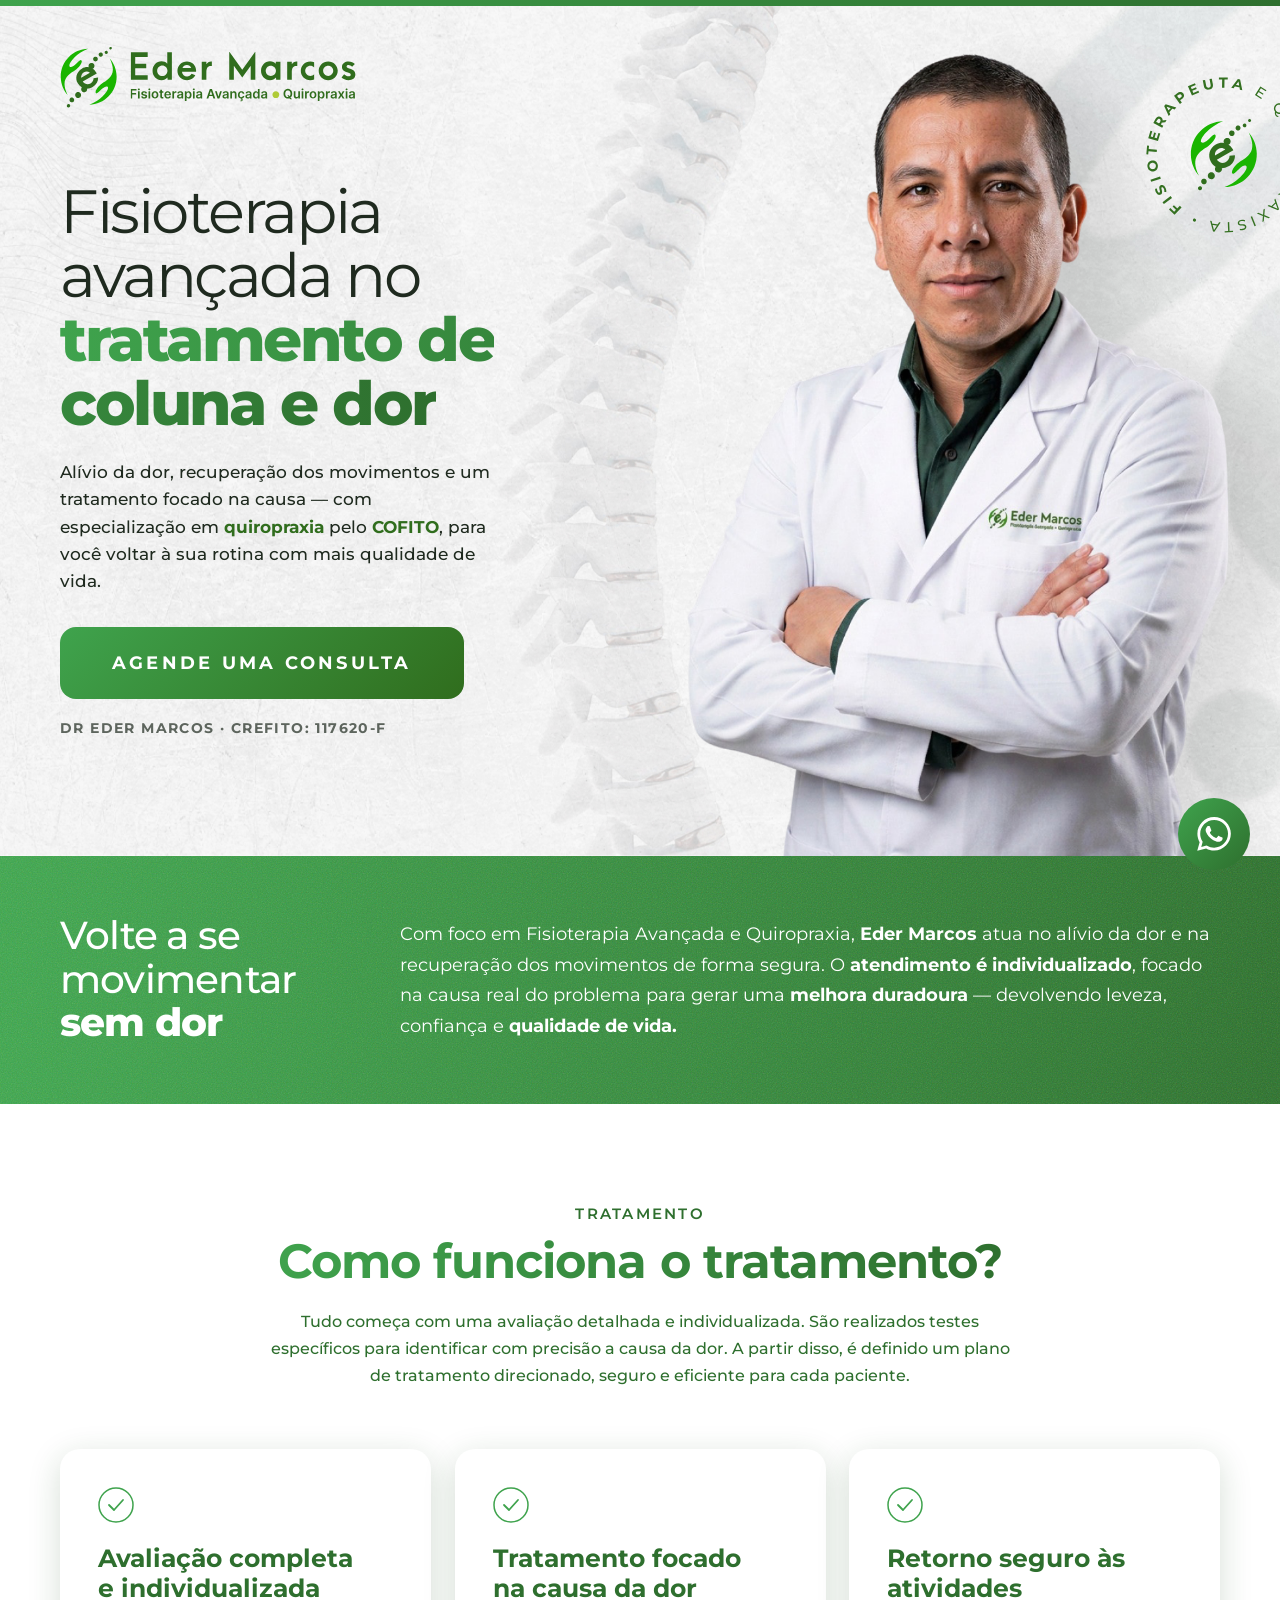
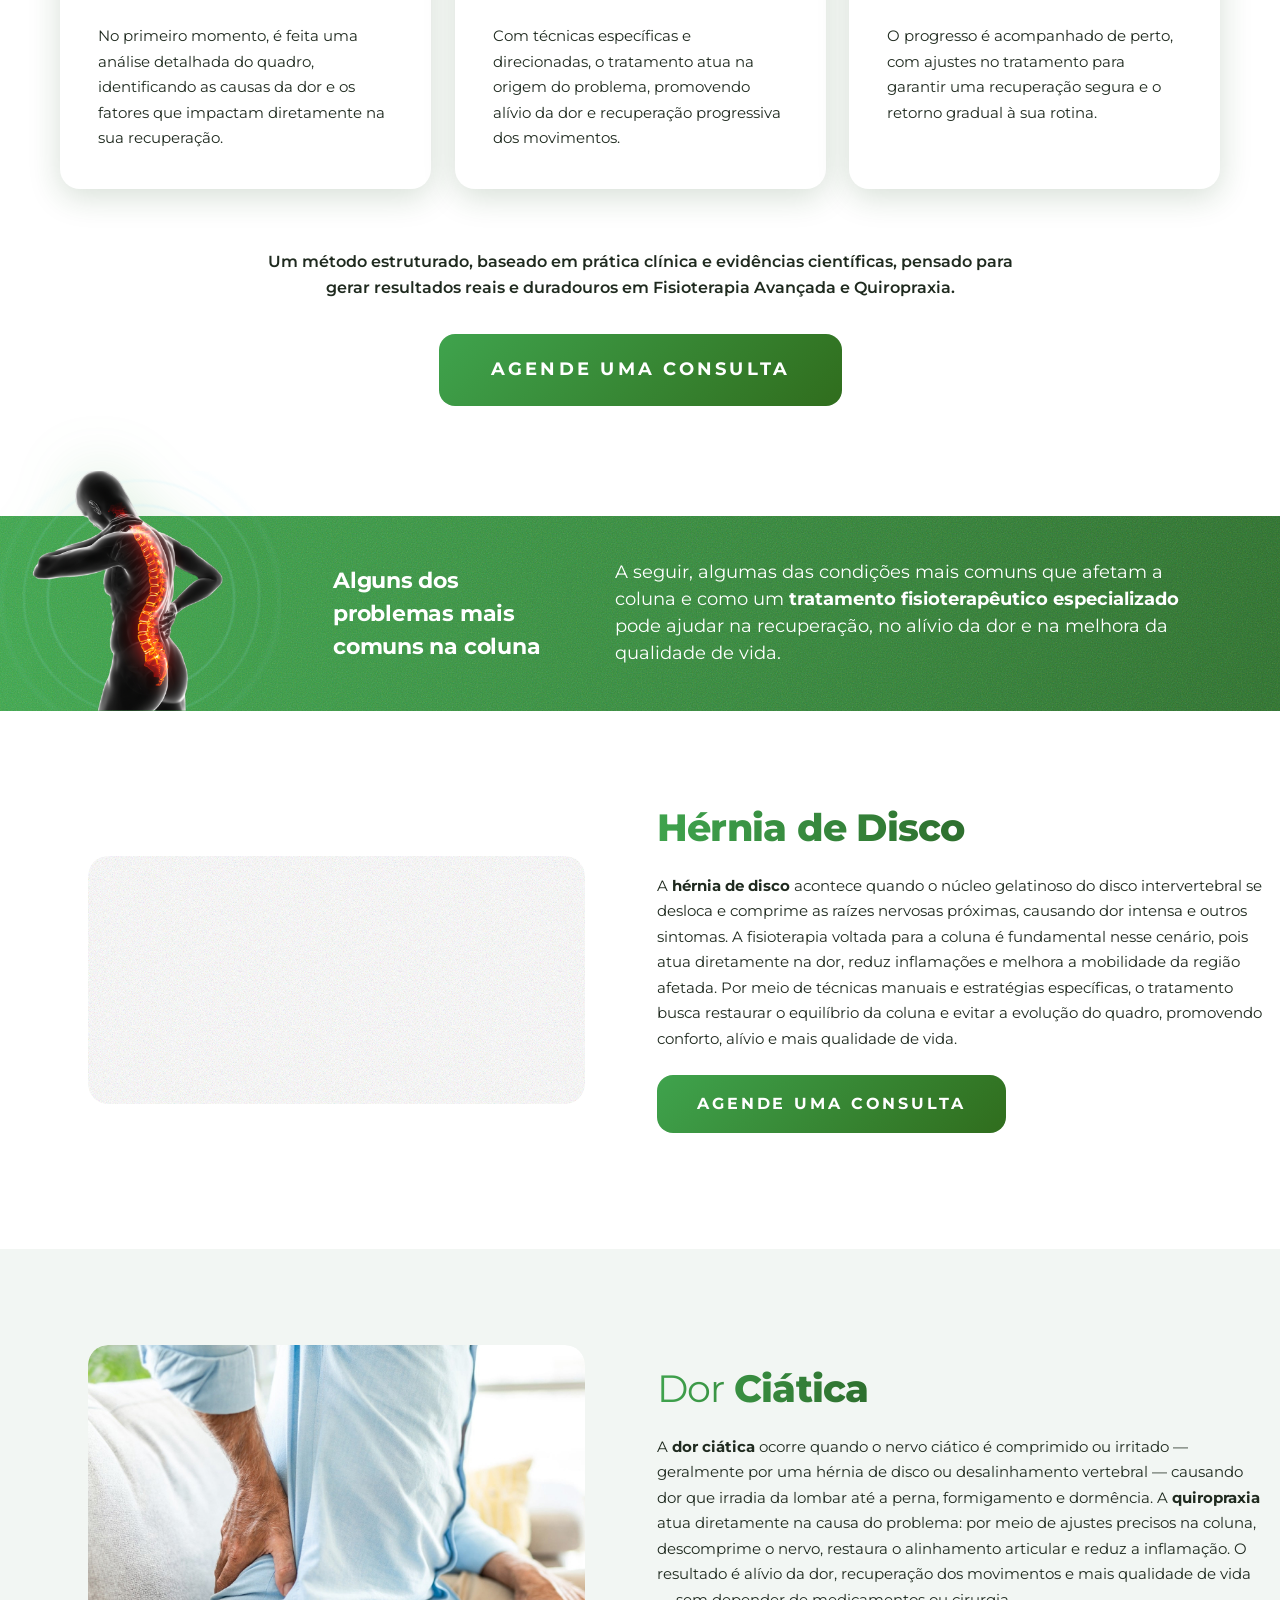
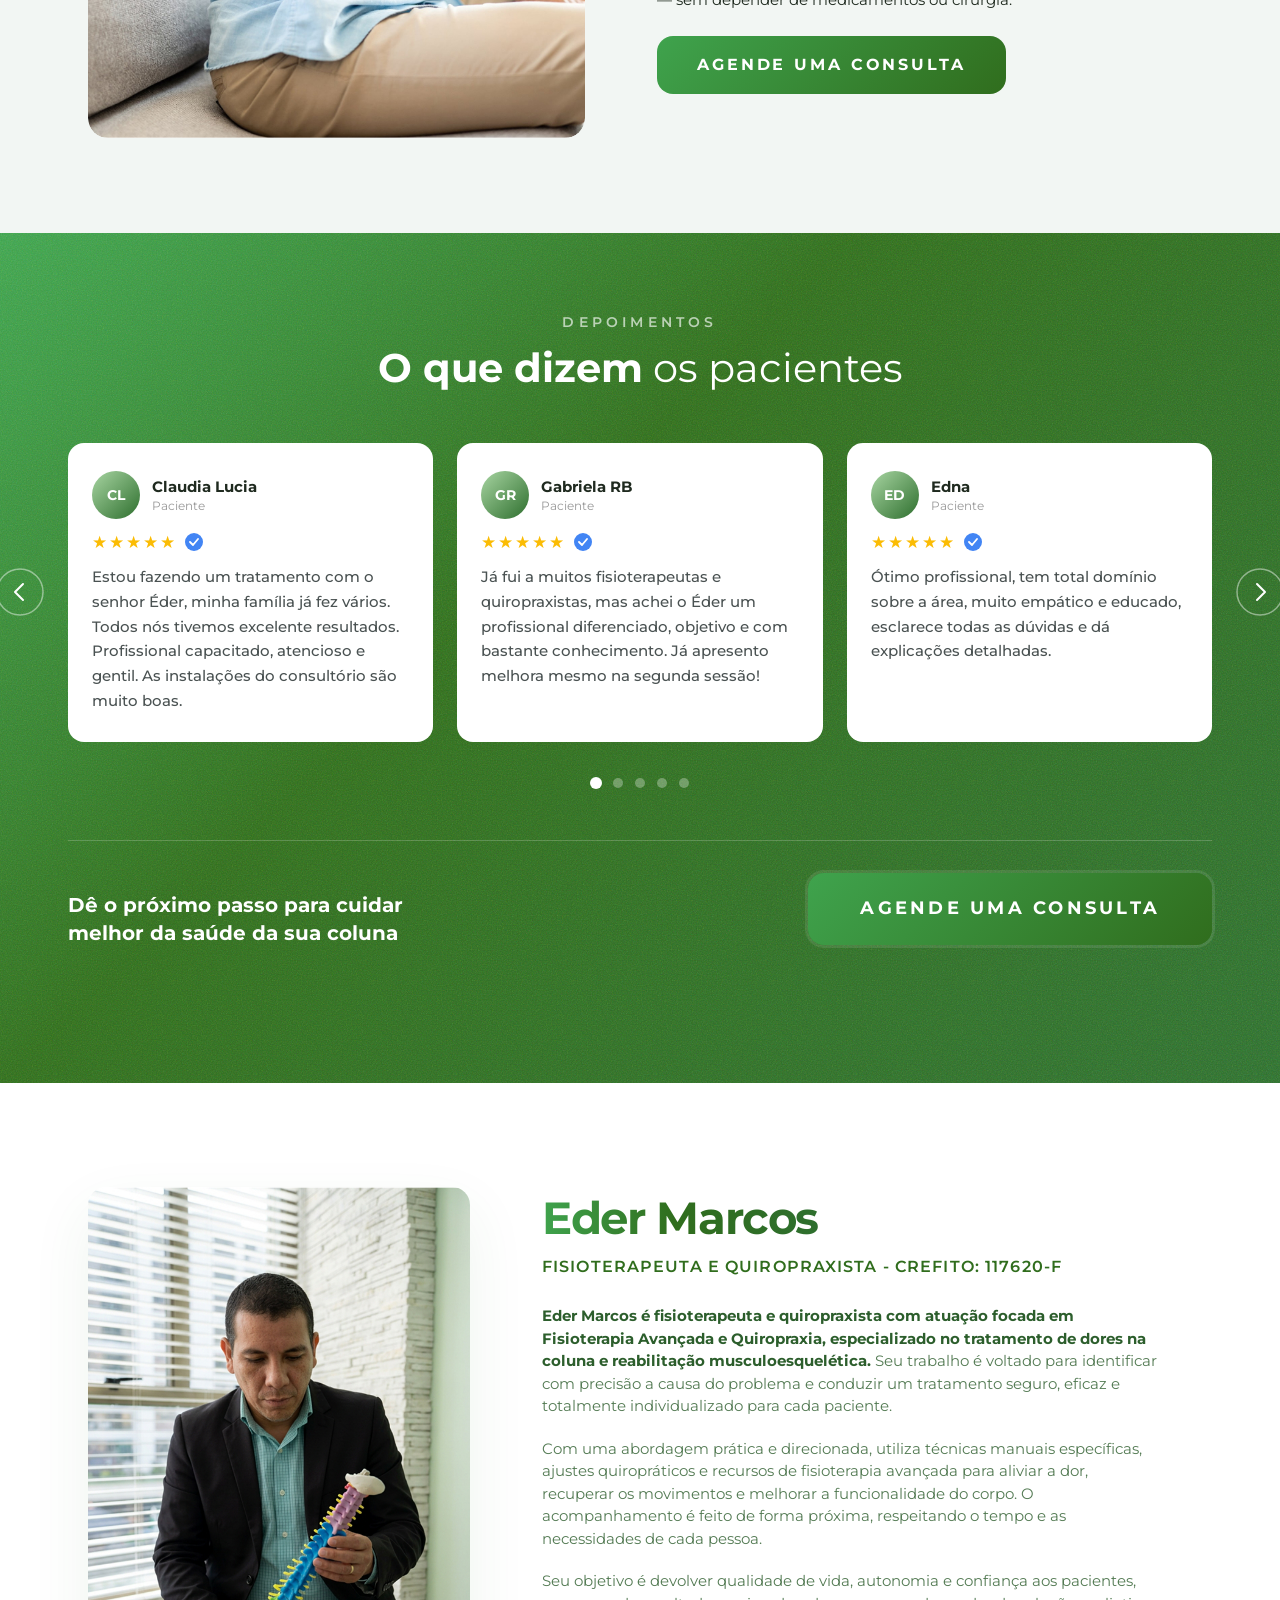
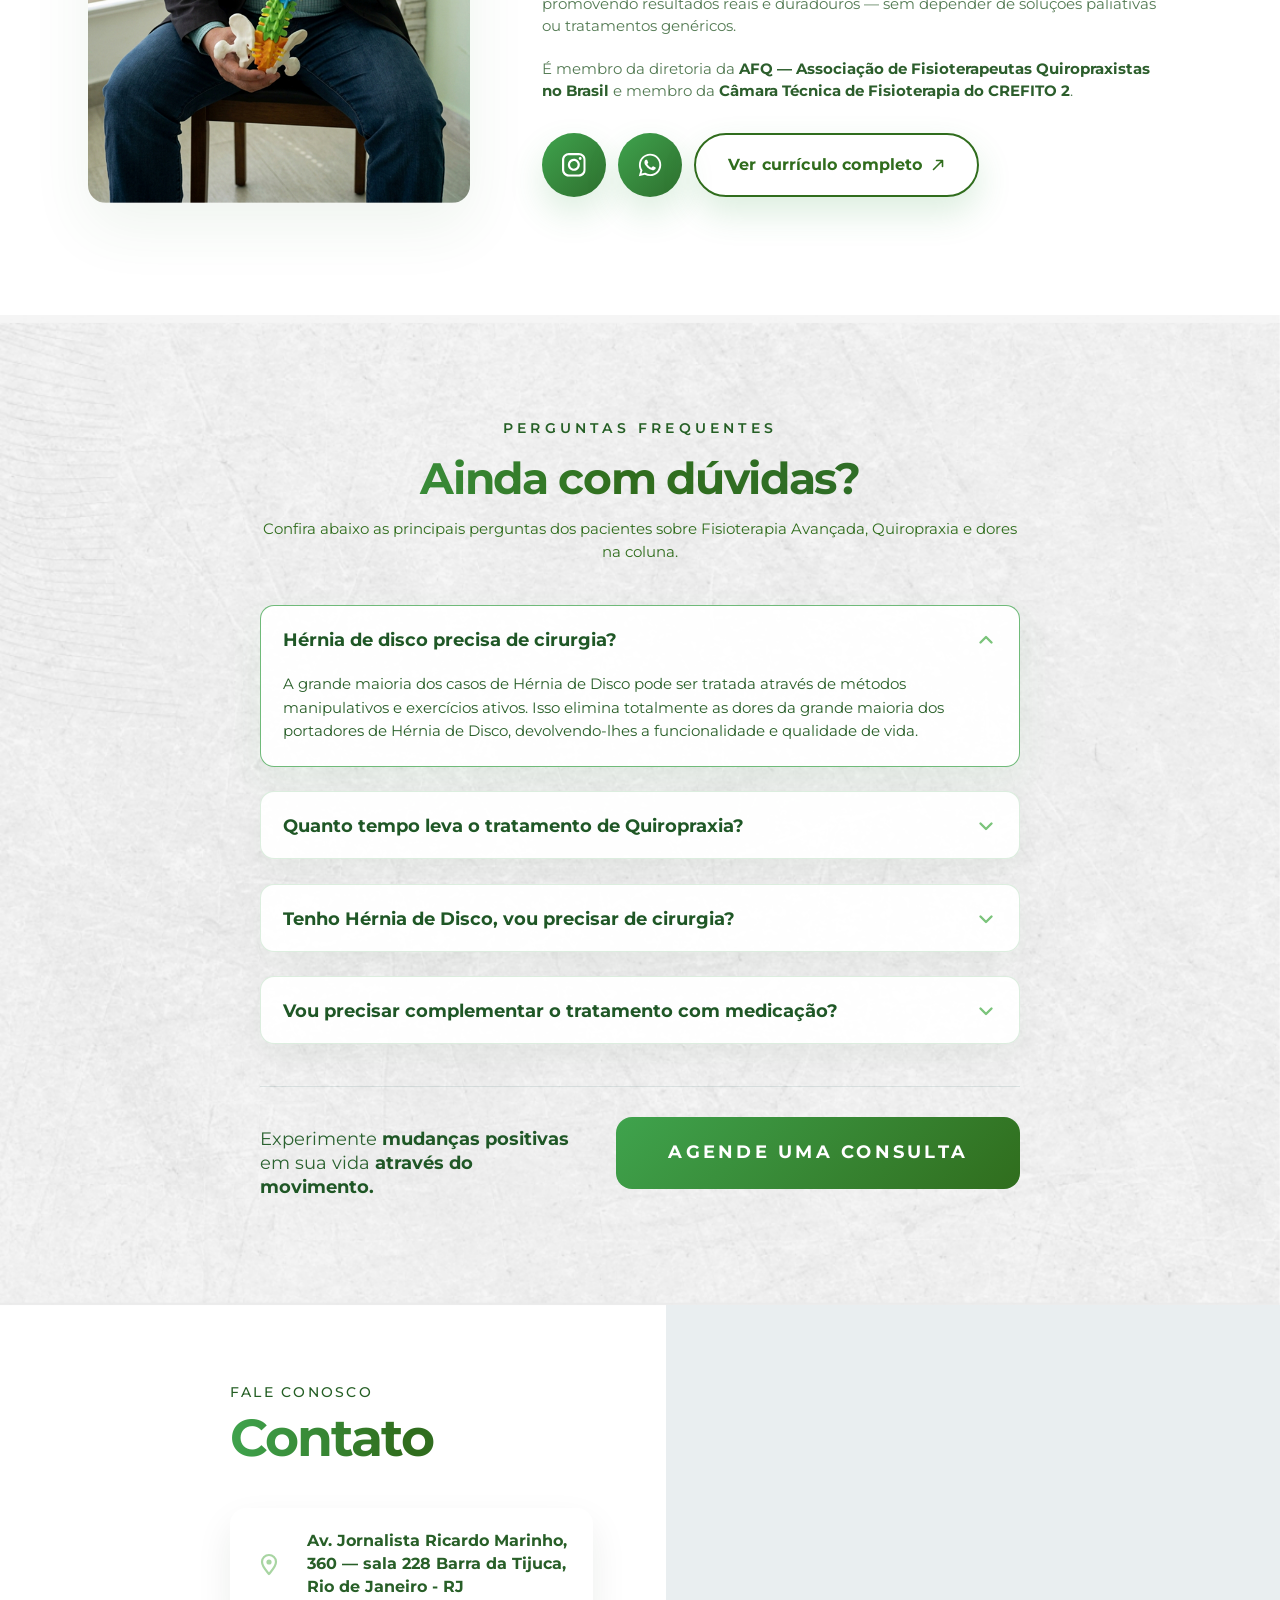
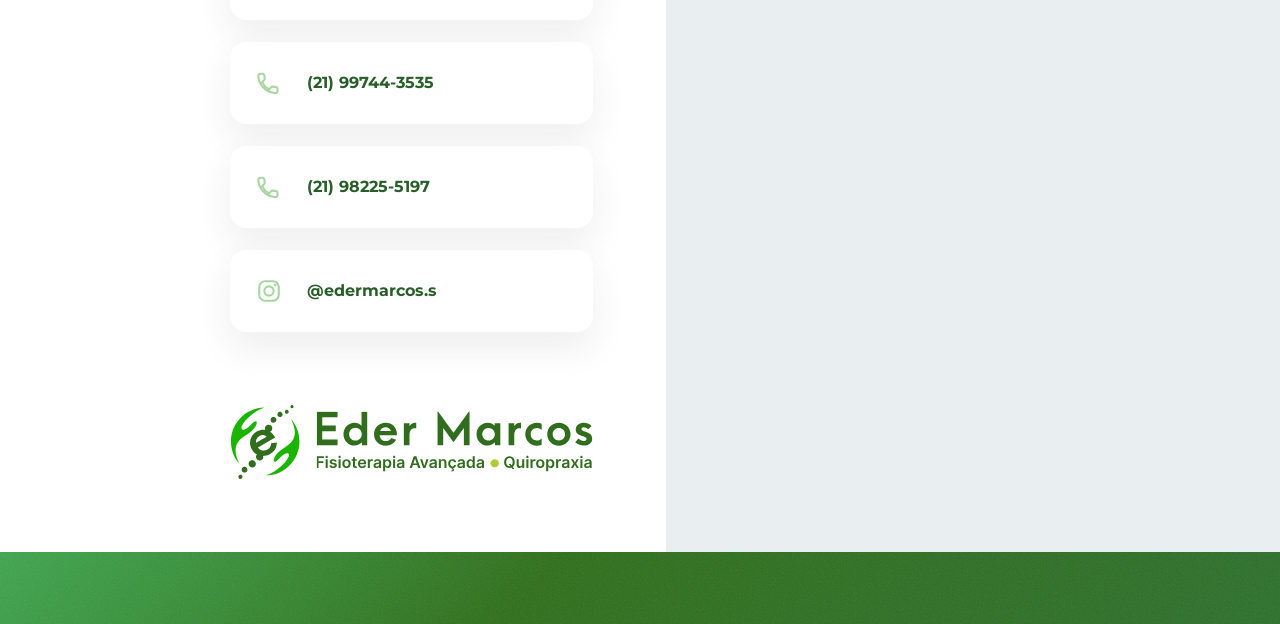
==== commit 54820269: "Refine CV button style and hero subtext highlights - CV button: outline style with gradient fill on " ====
--- a/index.html
+++ b/index.html
@@ -115,7 +115,7 @@
           </h1>
 
           <p class="subtext">
-            Alívio da dor, recuperação dos movimentos e um tratamento focado na causa — com especialização em quiropraxia pelo COFITO, para você voltar à sua rotina com mais qualidade de vida.
+            Alívio da dor, recuperação dos movimentos e um tratamento focado na causa — com especialização em <strong class="subtext-highlight">quiropraxia</strong> pelo <strong class="subtext-highlight">COFITO</strong>, para você voltar à sua rotina com mais qualidade de vida.
           </p>
 
           <a href="https://wa.me/5521982255197" class="btn-cta" target="_blank" rel="noopener">
@@ -576,11 +576,10 @@
             <img src="wpp-icon.svg" alt="" class="profile-social-icon" aria-hidden="true">
           </a>
 
-          <a href="https://lattes.cnpq.br/7709029820712750" class="profile-social-btn" target="_blank" rel="noopener" aria-label="Ver currículo completo no Lattes/CNPq">
-            <svg width="24" height="24" viewBox="0 0 24 24" fill="none" xmlns="http://www.w3.org/2000/svg" aria-hidden="true">
-              <path d="M14 2H6a2 2 0 0 0-2 2v16a2 2 0 0 0 2 2h12a2 2 0 0 0 2-2V8l-6-6z" stroke="white" stroke-width="1.6" stroke-linejoin="round"/>
-              <path d="M14 2v6h6" stroke="white" stroke-width="1.6" stroke-linejoin="round"/>
-              <path d="M9 13h6M9 17h4" stroke="white" stroke-width="1.6" stroke-linecap="round"/>
+          <a href="https://lattes.cnpq.br/7709029820712750" class="profile-social-btn profile-social-btn--cv" target="_blank" rel="noopener" aria-label="Ver currículo completo no Lattes/CNPq">
+            Ver currículo completo
+            <svg width="14" height="14" viewBox="0 0 14 14" fill="none" xmlns="http://www.w3.org/2000/svg" aria-hidden="true">
+              <path d="M2.5 11.5L11.5 2.5M11.5 2.5H5.5M11.5 2.5V8.5" stroke="currentColor" stroke-width="1.6" stroke-linecap="round" stroke-linejoin="round"/>
             </svg>
           </a>
         </div>
--- a/style.css
+++ b/style.css
@@ -196,6 +196,11 @@
   color: var(--dark);
   max-width: 440px;
   margin-bottom: 32px;
+}
+
+.subtext-highlight {
+  font-weight: 700;
+  color: #306D1D;
 }
 
 .btn-cta {
@@ -1325,6 +1330,27 @@
   box-shadow: 0 20px 40px rgba(63, 163, 77, 0.24);
 }
 
+.profile-social-btn--cv {
+  width: auto;
+  border-radius: 100px;
+  padding: 0 32px;
+  gap: 8px;
+  font-size: 16px;
+  font-weight: 700;
+  color: #306D1D;
+  white-space: nowrap;
+  letter-spacing: 0.01em;
+  background: transparent;
+  border: 2px solid #306D1D;
+  transition: background 0.22s ease, color 0.22s ease, transform 0.22s ease, box-shadow 0.22s ease;
+}
+
+.profile-social-btn--cv:hover {
+  background: var(--gradient);
+  border-color: transparent;
+  color: #fff;
+}
+
 .profile-social-icon {
   width: 24px;
   height: 24px;
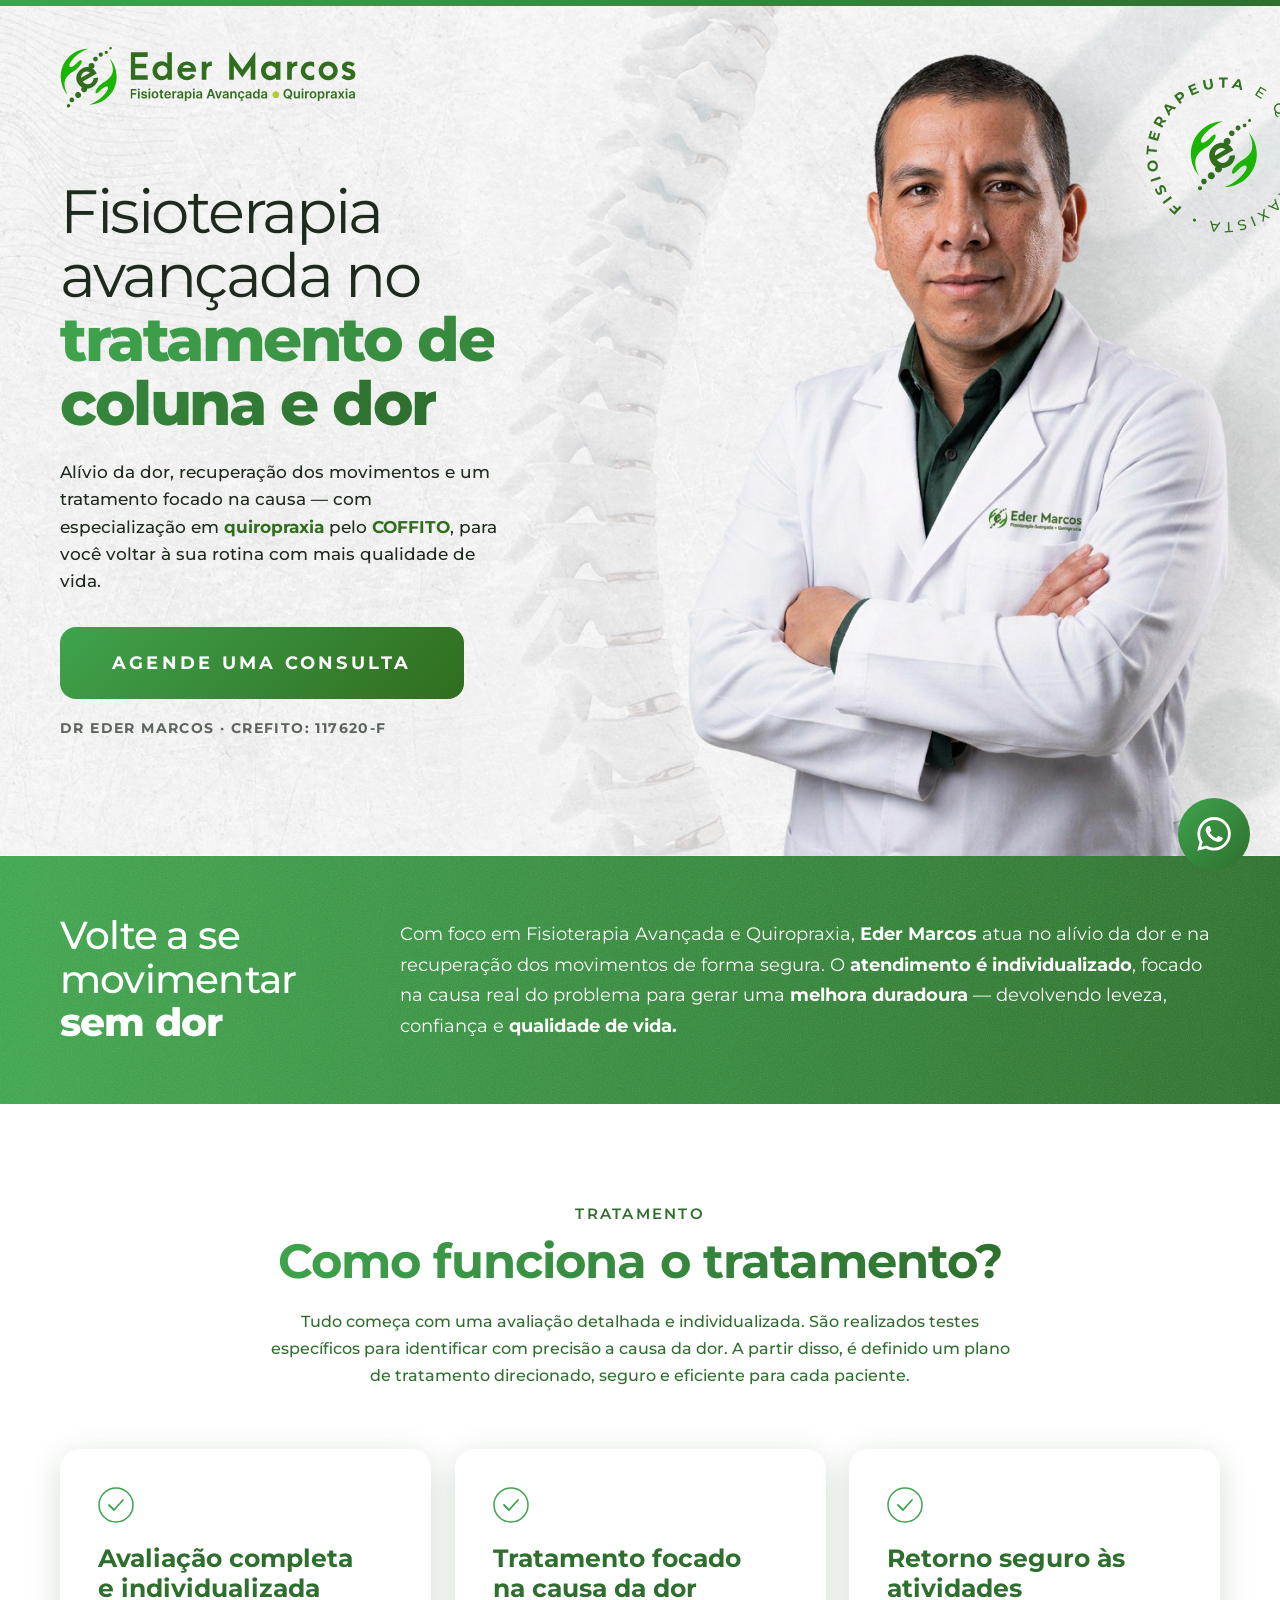
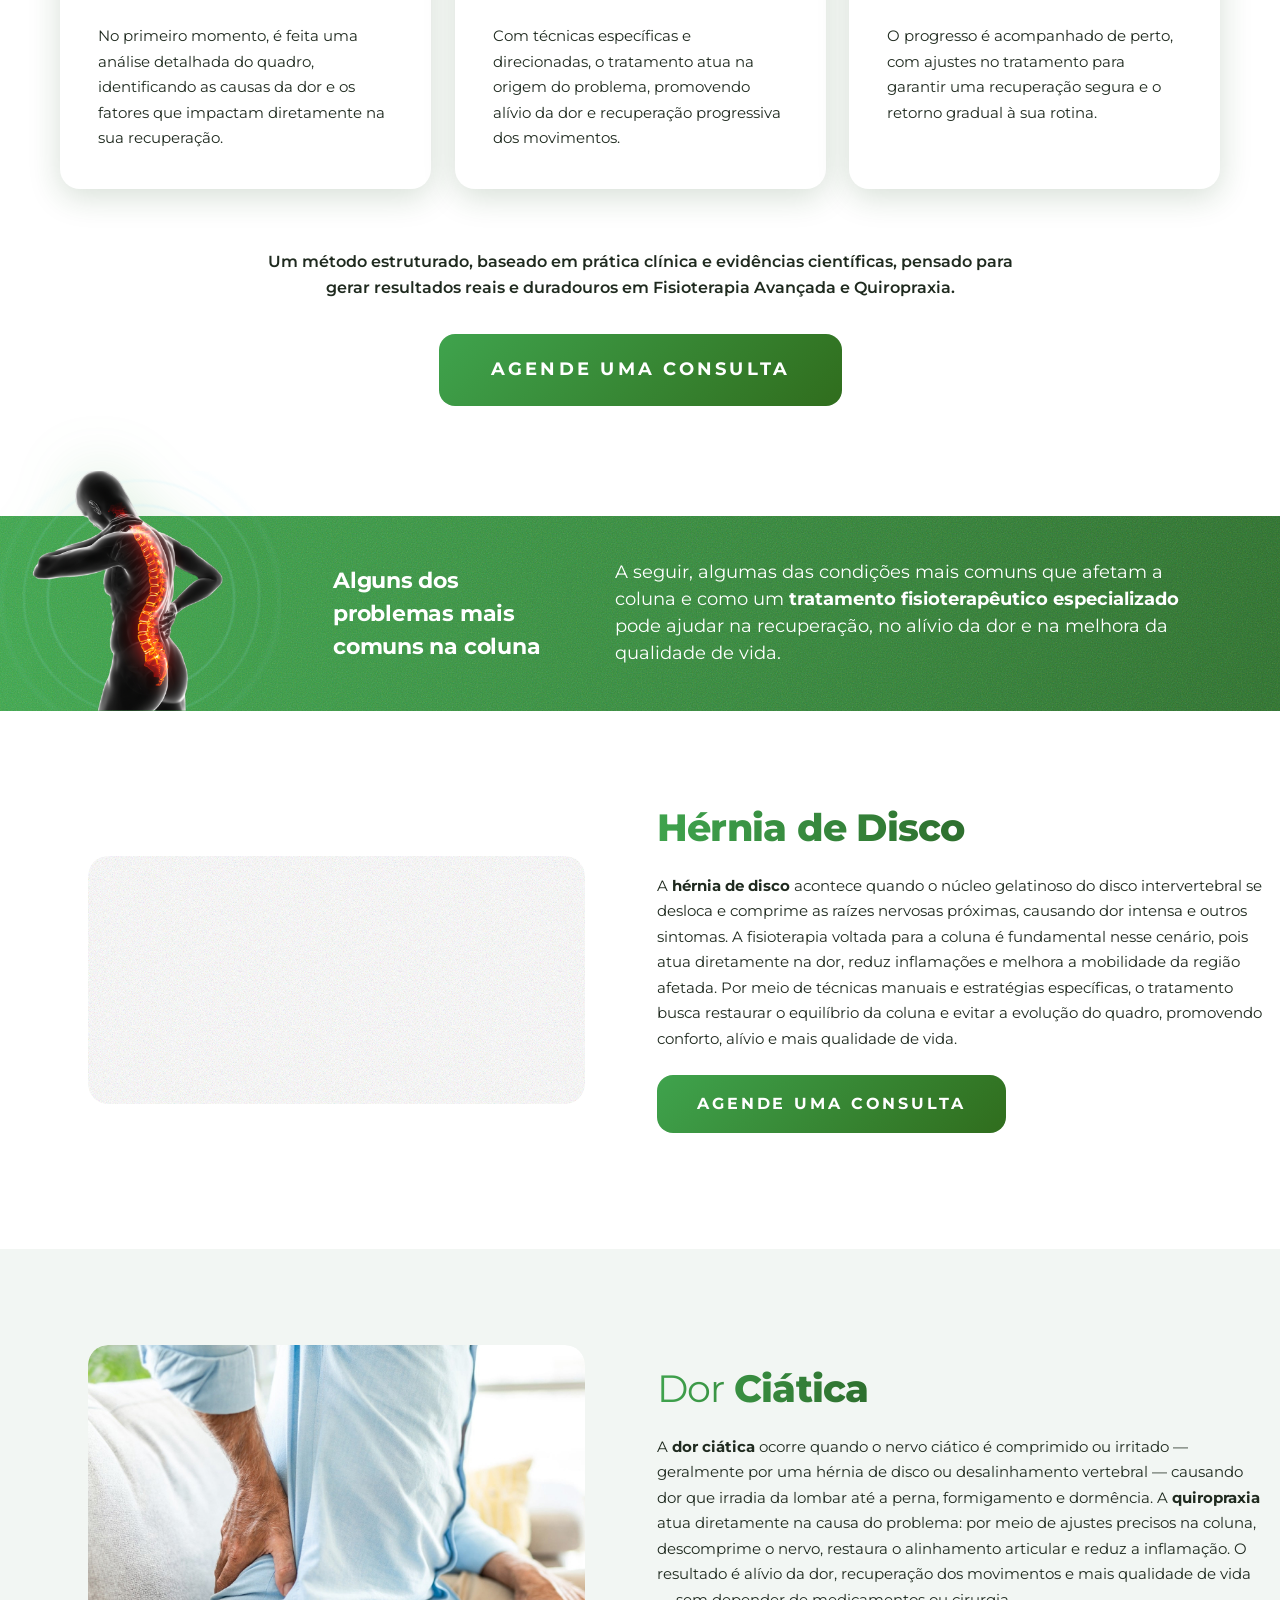
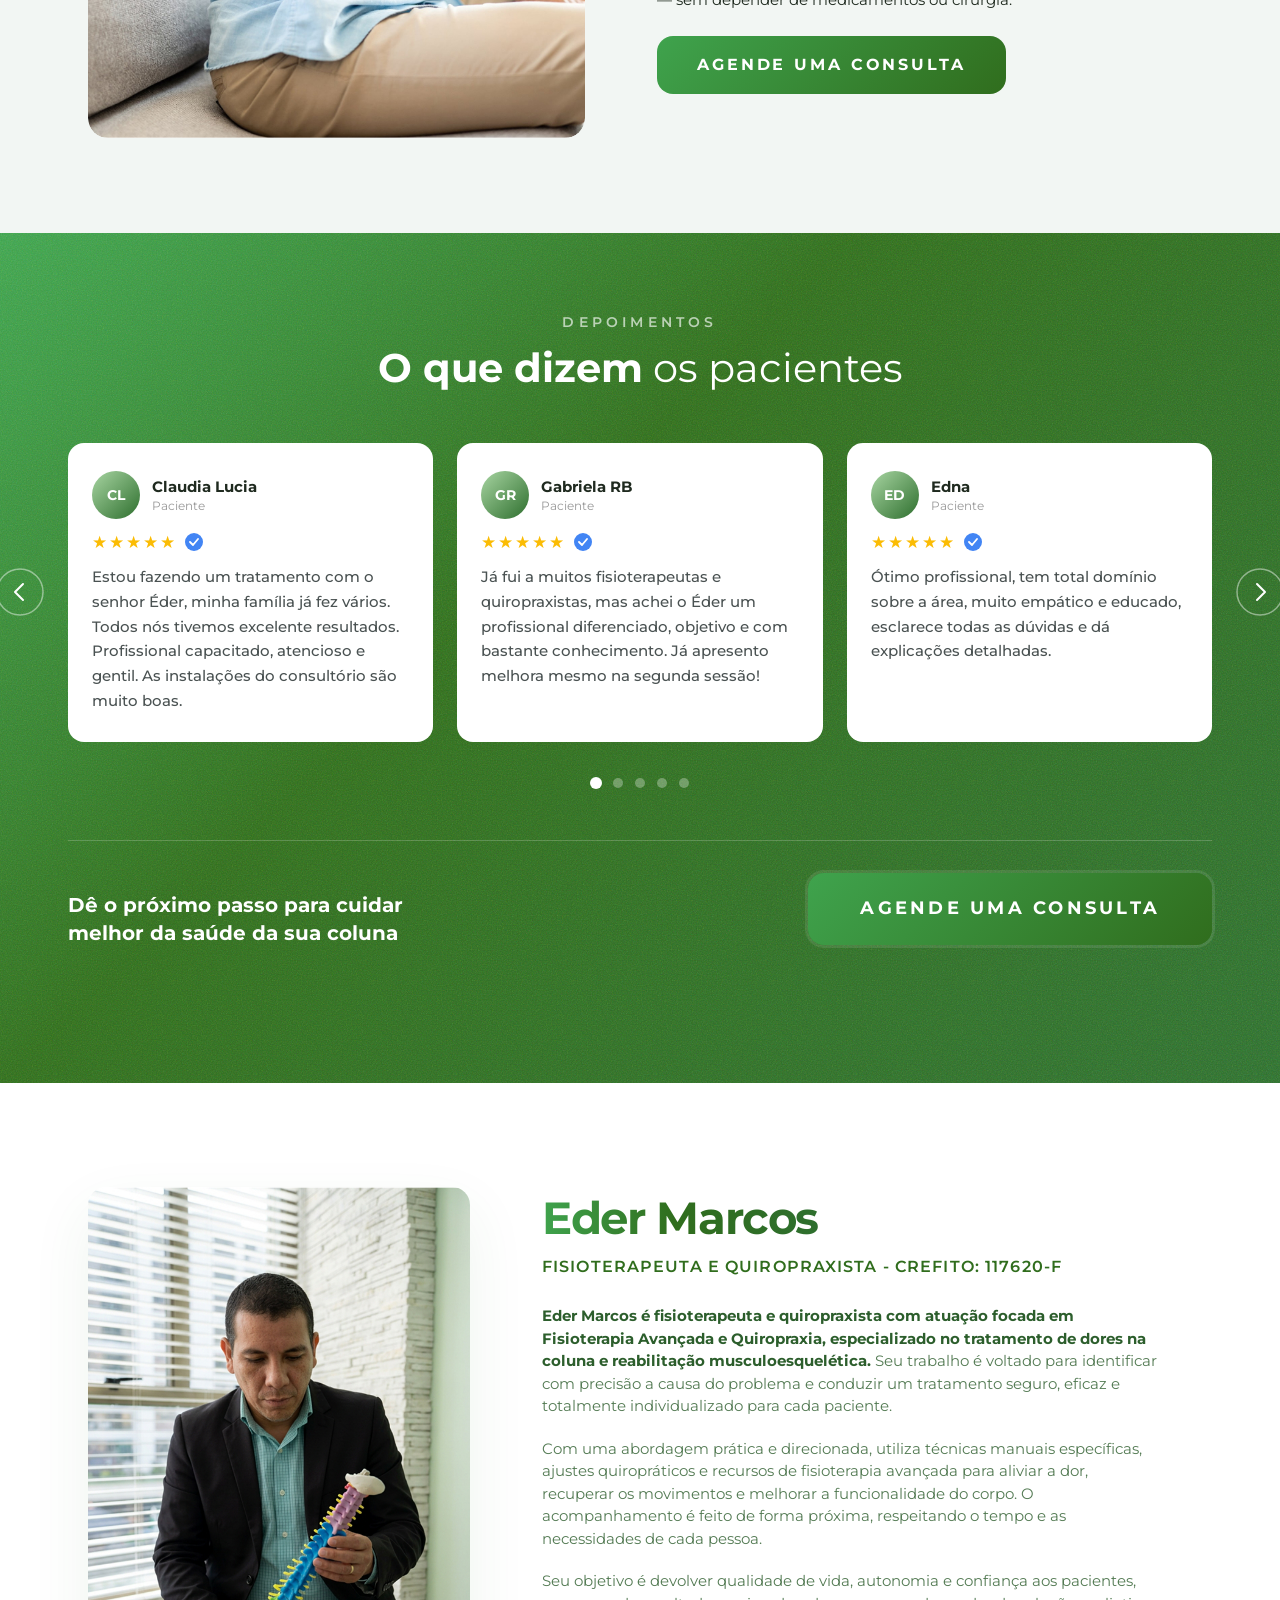
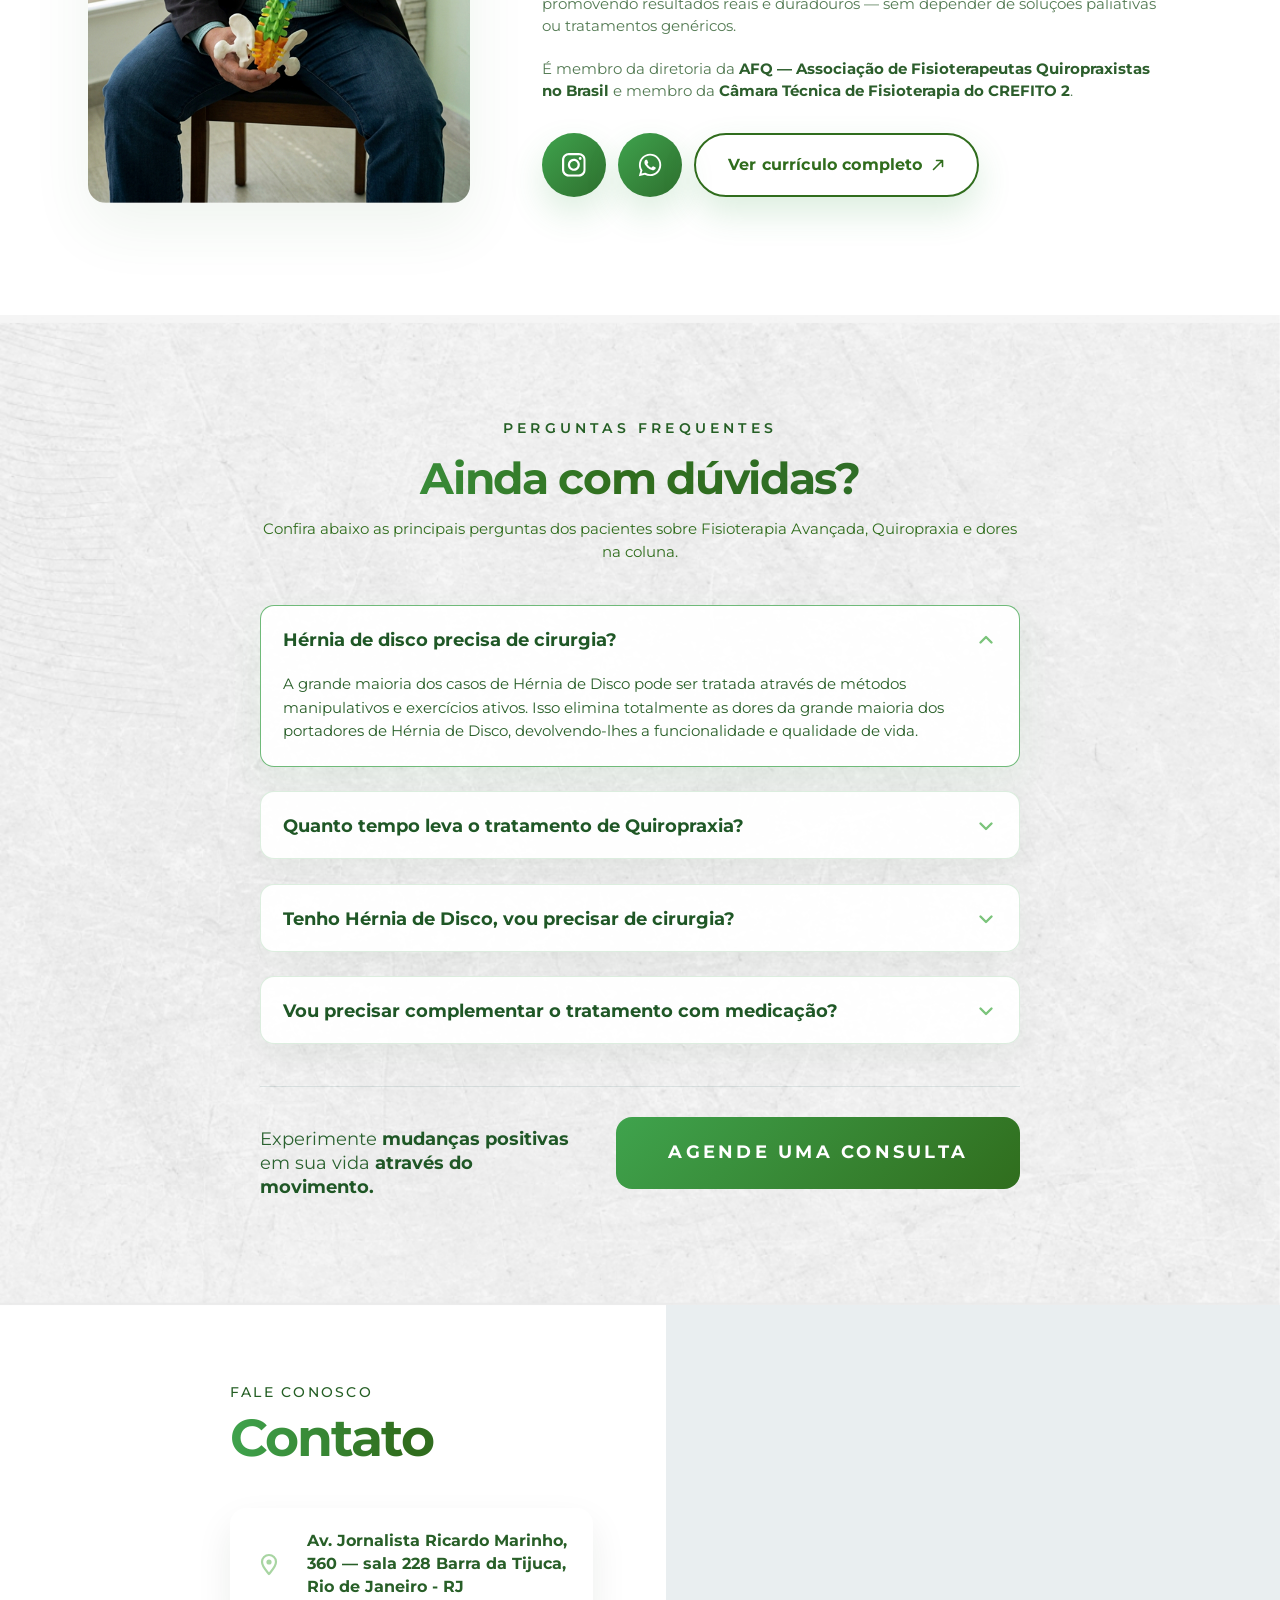
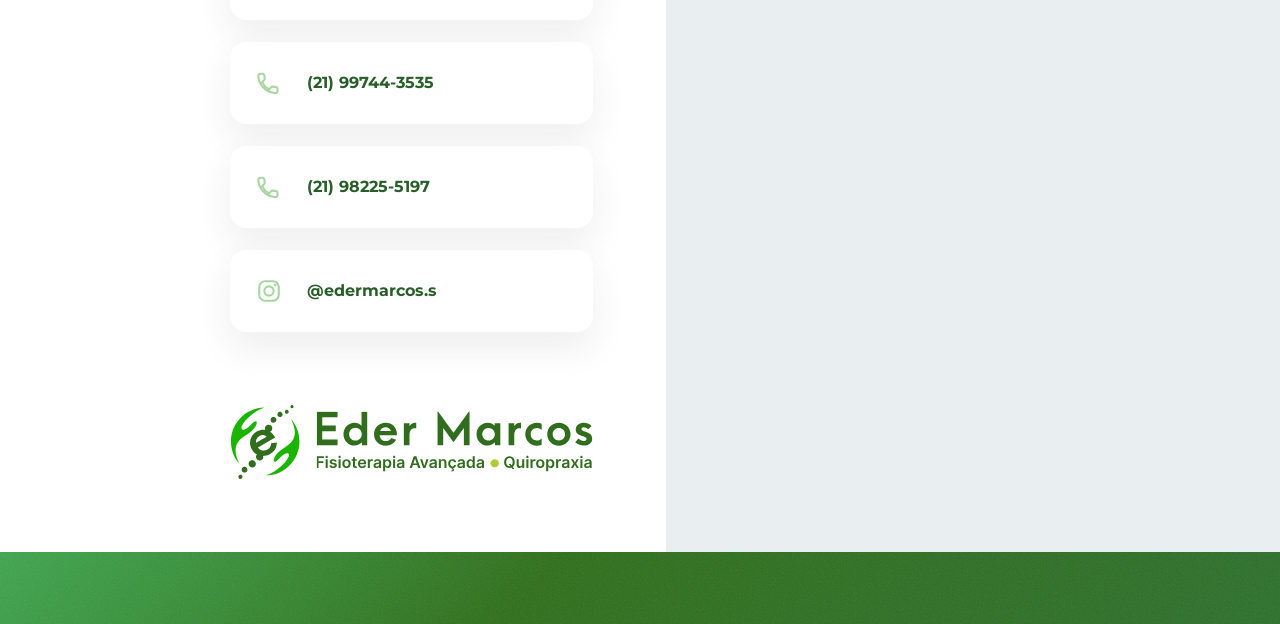
==== commit b686cb0e: "Fix COFFITO spelling (was COFITO) Co-Authored-By: Claude Sonnet 4.6 <noreply@anthropic.com>" ====
--- a/index.html
+++ b/index.html
@@ -115,7 +115,7 @@
           </h1>
 
           <p class="subtext">
-            Alívio da dor, recuperação dos movimentos e um tratamento focado na causa — com especialização em <strong class="subtext-highlight">quiropraxia</strong> pelo <strong class="subtext-highlight">COFITO</strong>, para você voltar à sua rotina com mais qualidade de vida.
+            Alívio da dor, recuperação dos movimentos e um tratamento focado na causa — com especialização em <strong class="subtext-highlight">quiropraxia</strong> pelo <strong class="subtext-highlight">COFFITO</strong>, para você voltar à sua rotina com mais qualidade de vida.
           </p>
 
           <a href="https://wa.me/5521982255197" class="btn-cta" target="_blank" rel="noopener">
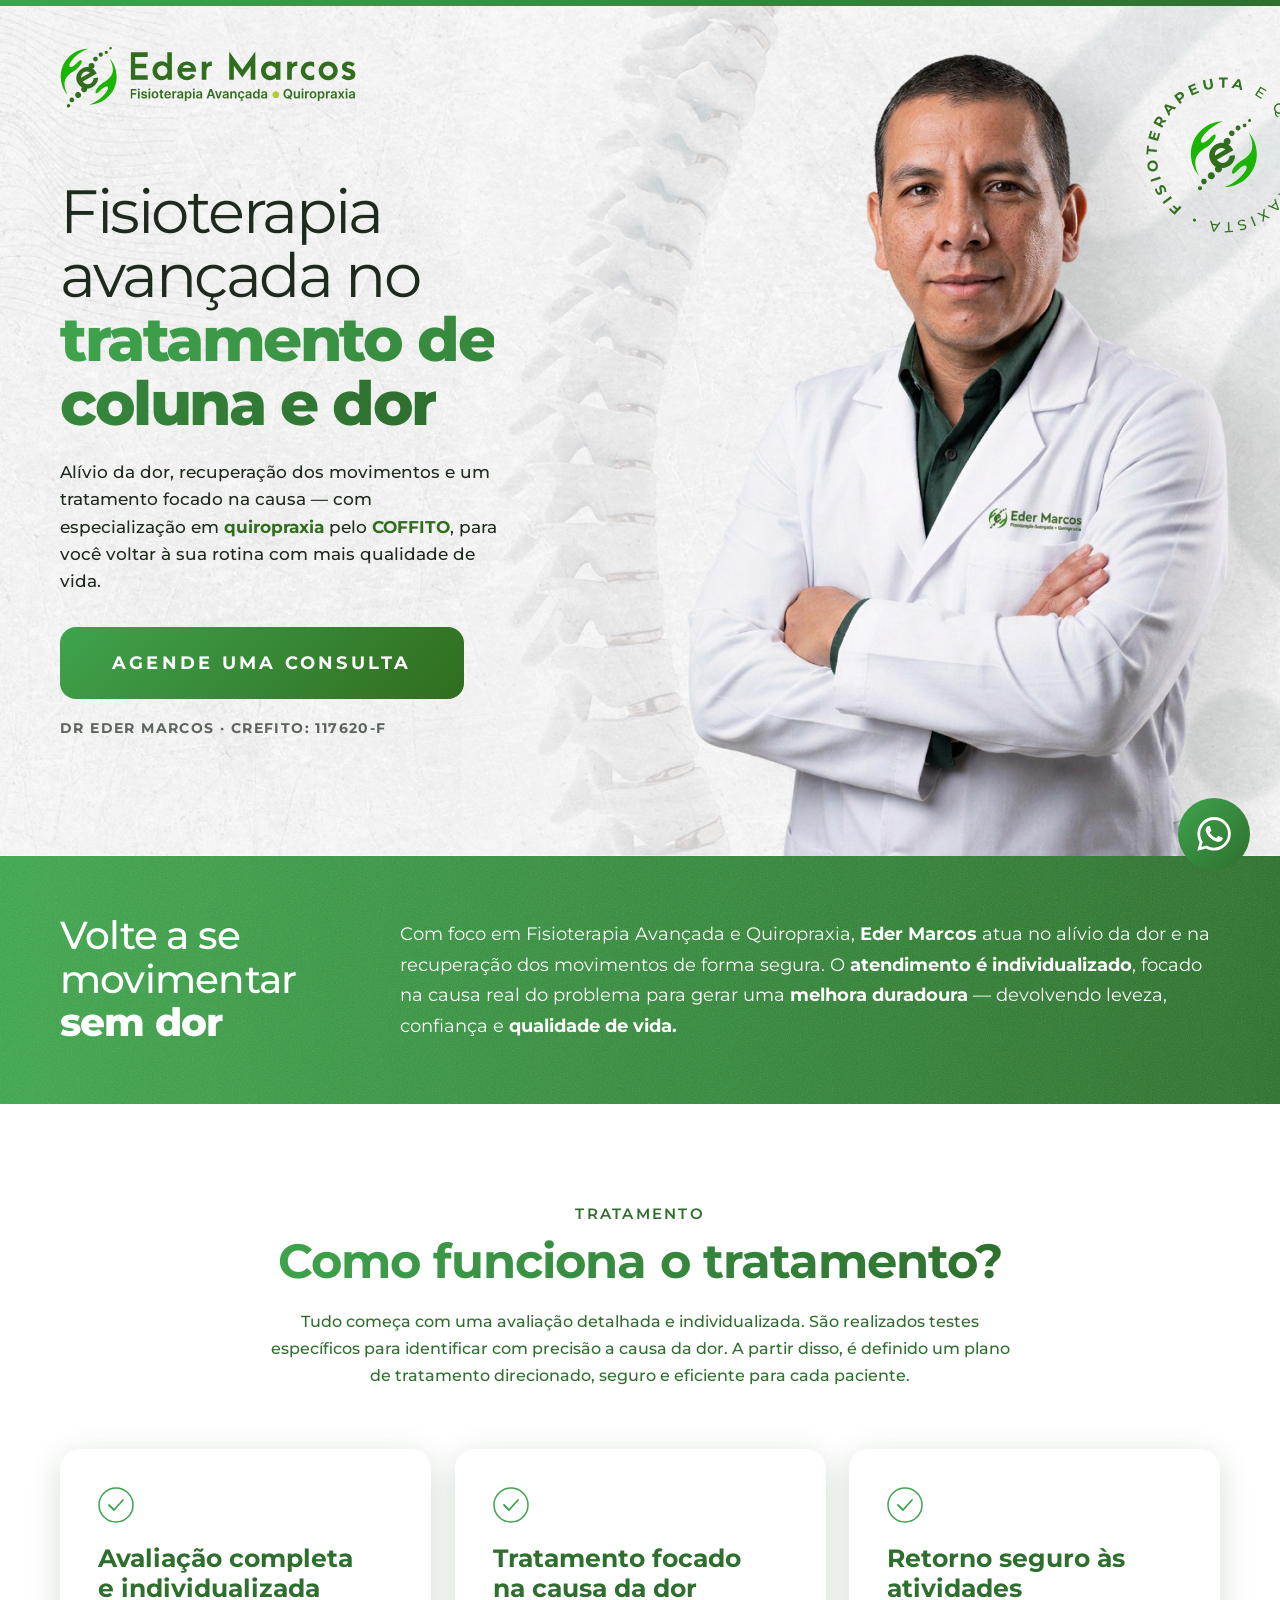
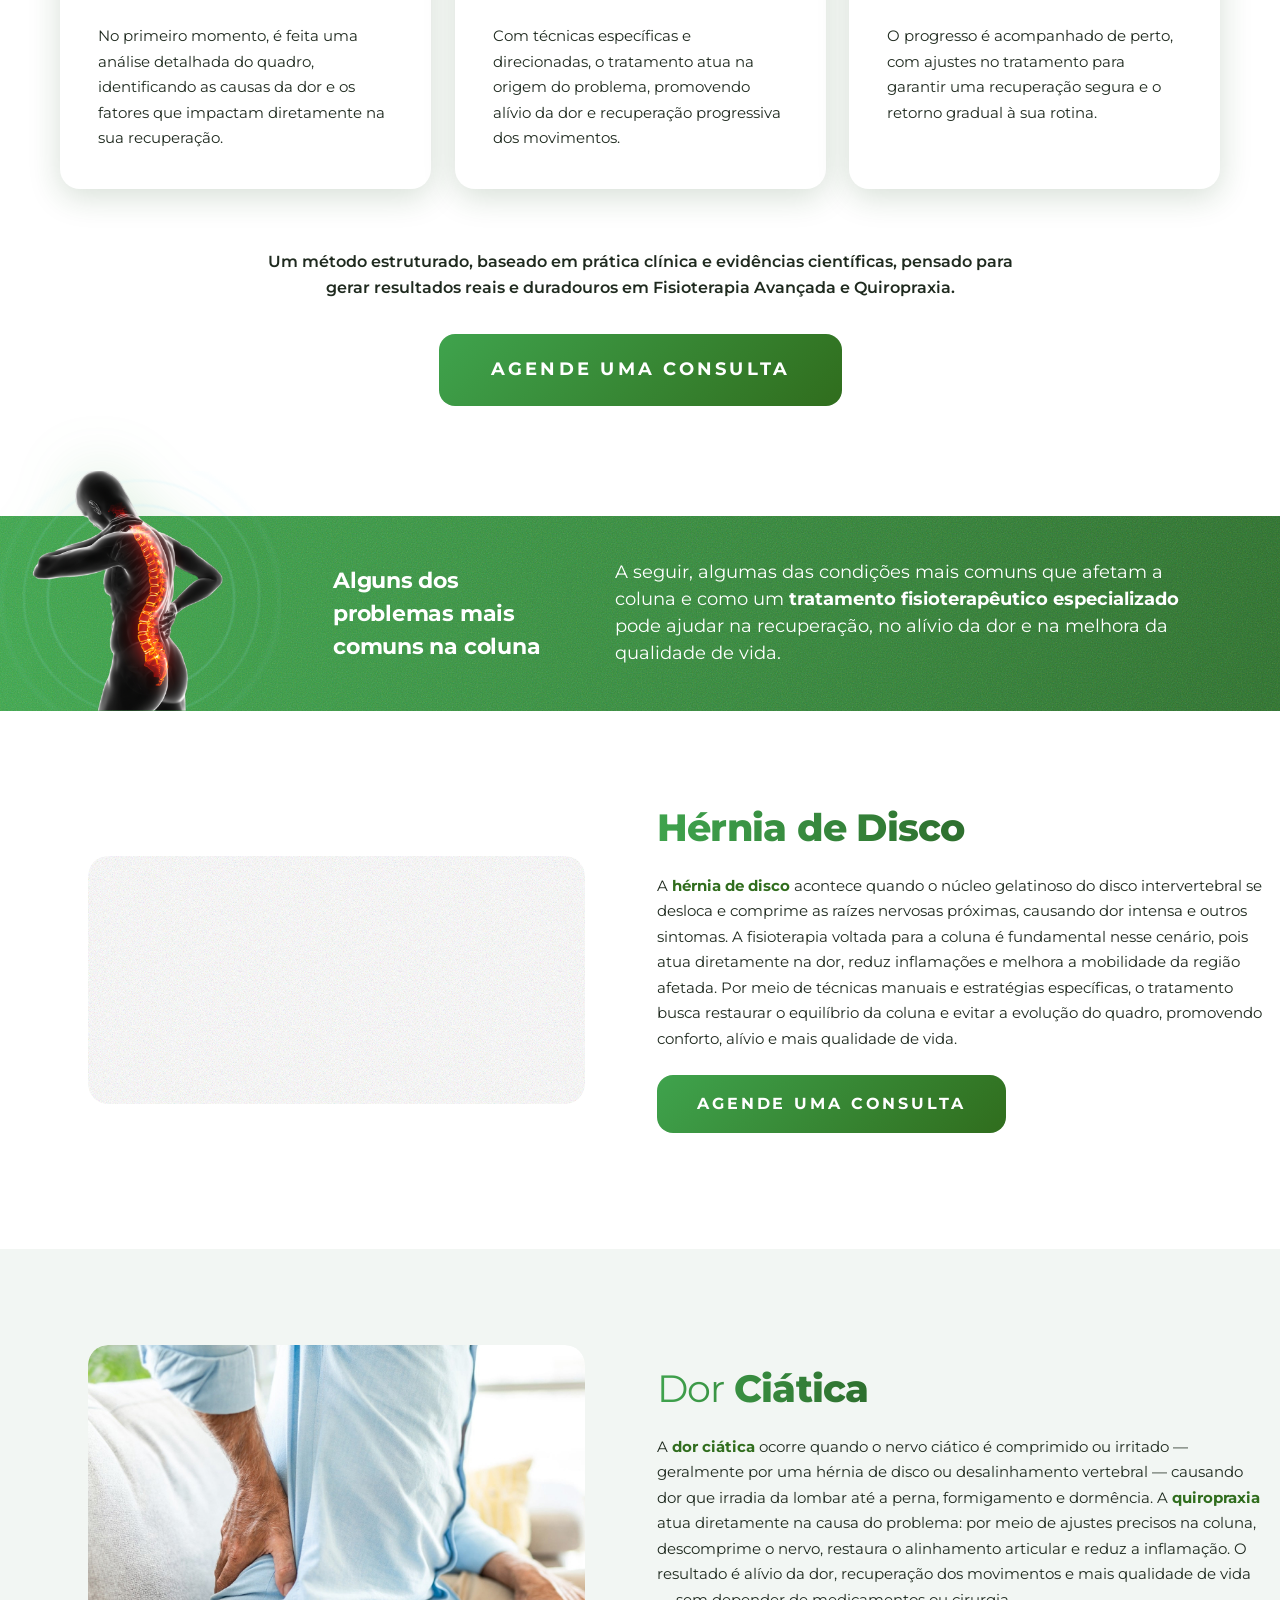
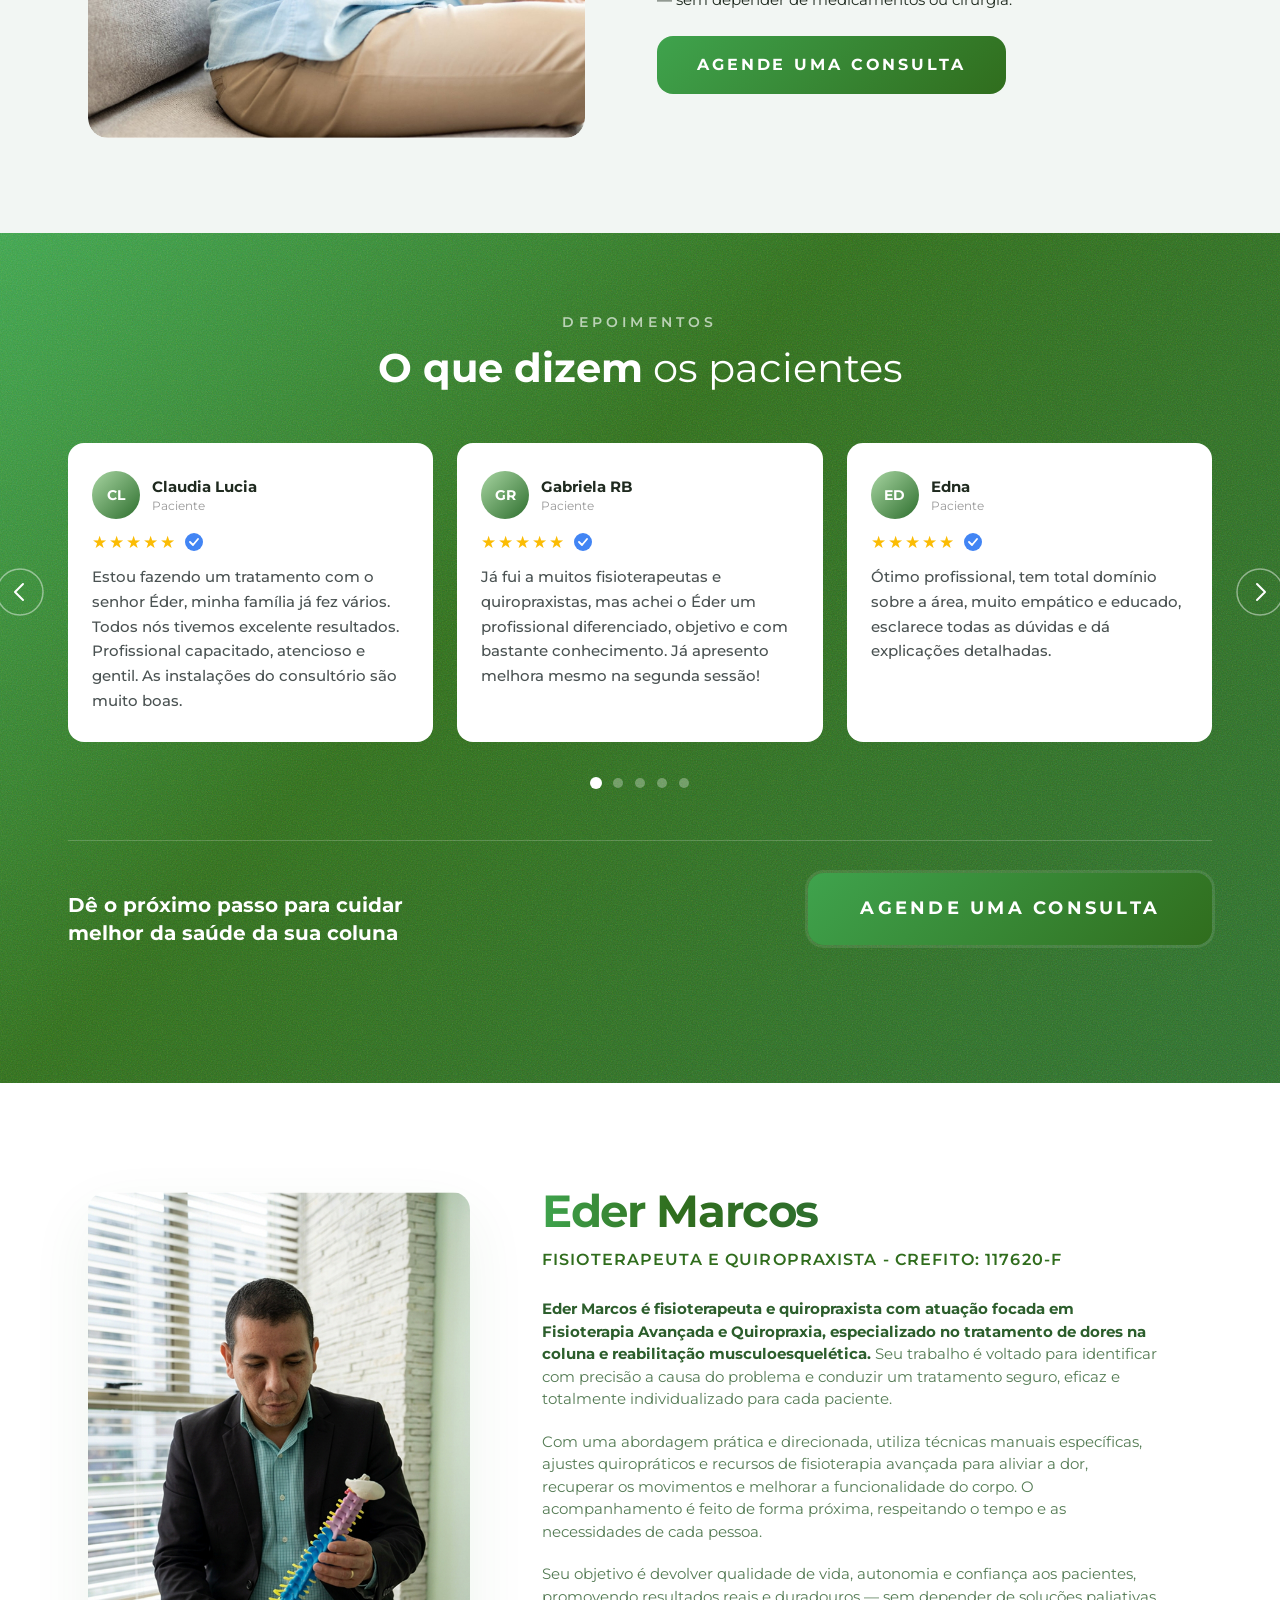
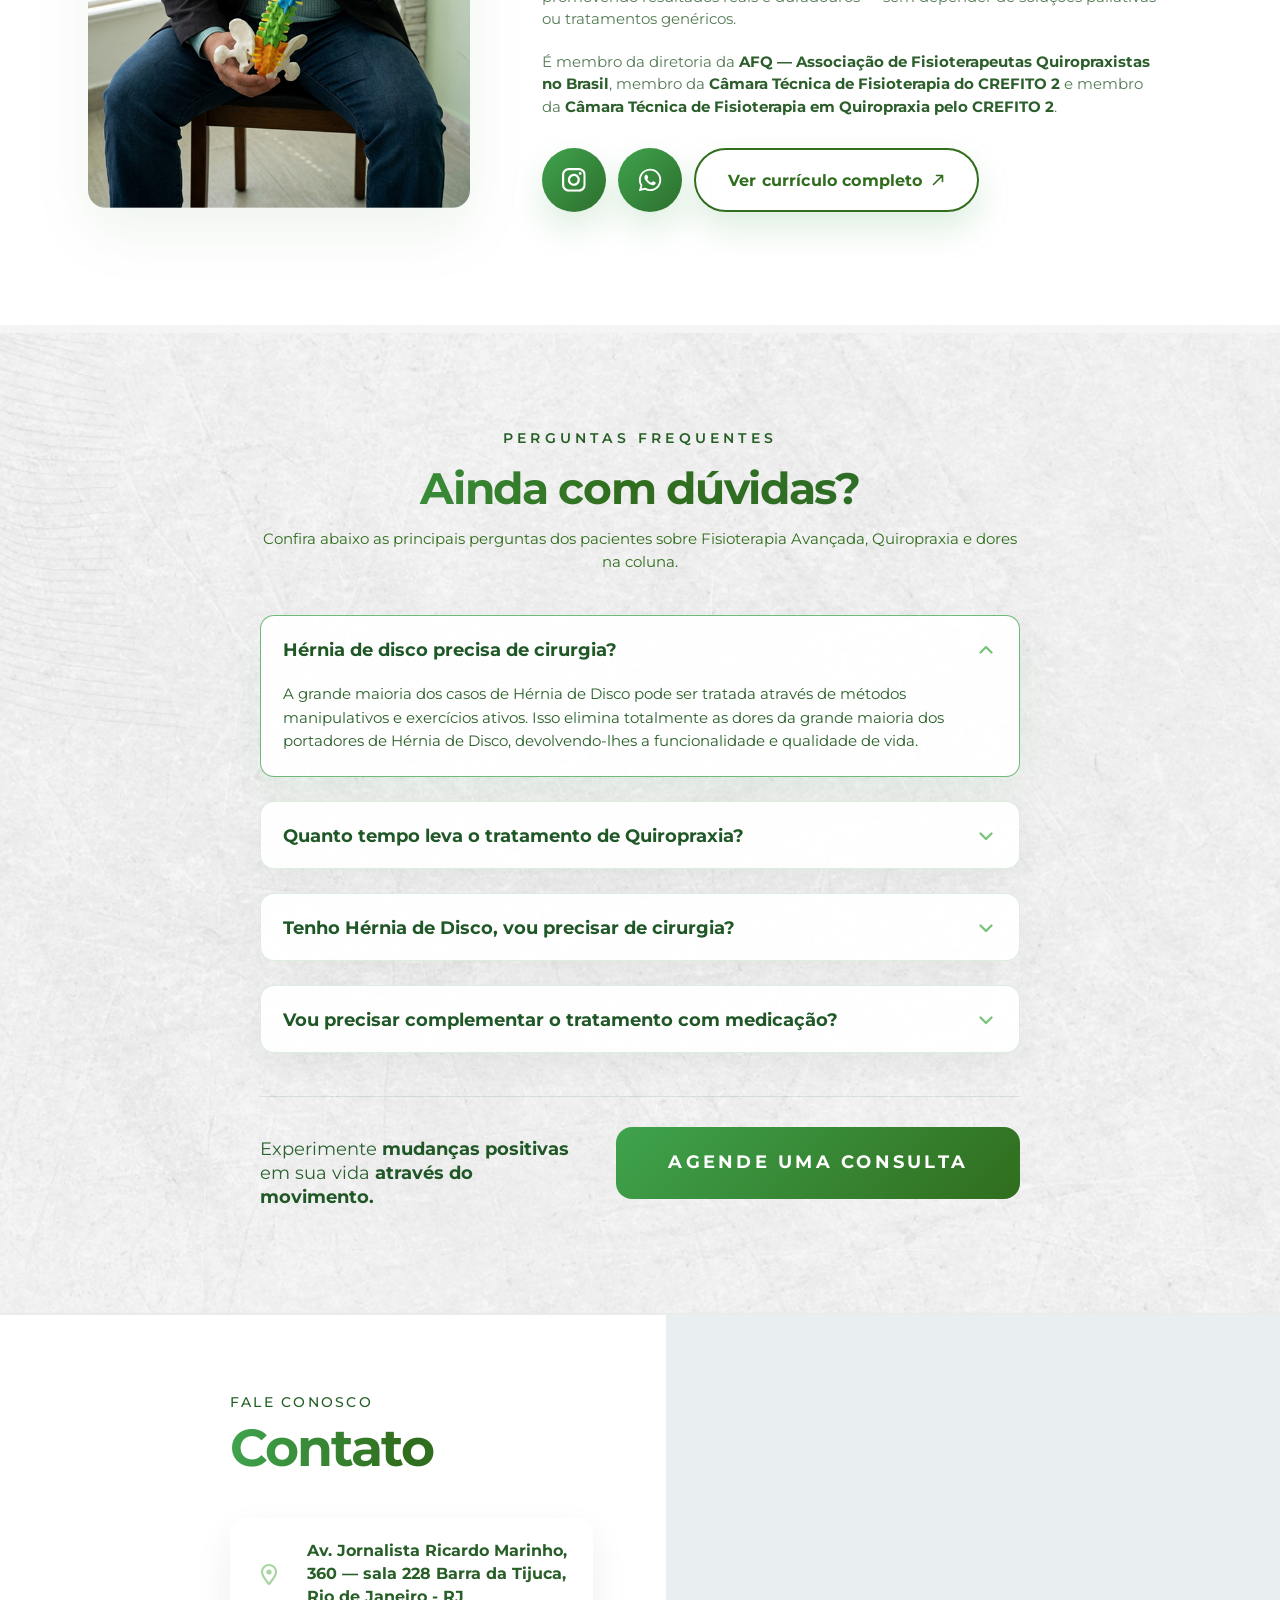
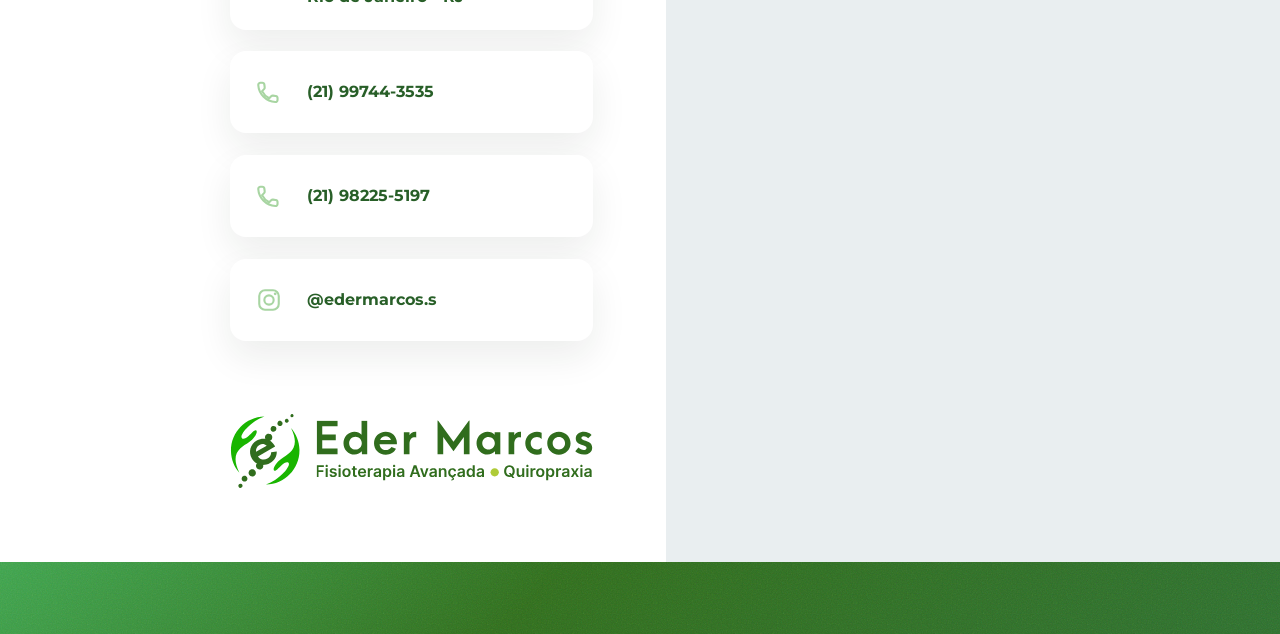
==== commit b7e47985: "Fix mobile CV button overflow and add Quiropraxia chamber credential - Add flex-wrap and full-width " ====
--- a/index.html
+++ b/index.html
@@ -564,7 +564,7 @@
 
           <p>Seu objetivo é devolver qualidade de vida, autonomia e confiança aos pacientes, promovendo resultados reais e duradouros — sem depender de soluções paliativas ou tratamentos genéricos.</p>
 
-          <p>É membro da diretoria da <strong>AFQ — Associação de Fisioterapeutas Quiropraxistas no Brasil</strong> e membro da <strong>Câmara Técnica de Fisioterapia do CREFITO 2</strong>.</p>
+          <p>É membro da diretoria da <strong>AFQ — Associação de Fisioterapeutas Quiropraxistas no Brasil</strong>, membro da <strong>Câmara Técnica de Fisioterapia do CREFITO 2</strong> e membro da <strong>Câmara Técnica de Fisioterapia em Quiropraxia pelo CREFITO 2</strong>.</p>
         </div>
 
         <div class="profile-socials" aria-label="Redes sociais e currículo de Eder Marcos">
--- a/style.css
+++ b/style.css
@@ -1203,6 +1203,10 @@
   color: var(--dark);
 }
 
+.condition-body strong {
+  color: #306D1D;
+}
+
 /* ===== RESPONSIVE: CONDITION BLOCK ===== */
 @media (max-width: 820px) {
   .condition-inner {
@@ -1408,6 +1412,7 @@
   }
 
   .profile-socials {
+    flex-wrap: wrap;
     gap: 12px;
     margin-top: 24px;
   }
@@ -1415,6 +1420,12 @@
   .profile-social-btn {
     width: 58px;
     height: 58px;
+  }
+
+  .profile-social-btn--cv {
+    width: 100%;
+    justify-content: center;
+    padding: 0 24px;
   }
 
   .profile-social-btn svg,
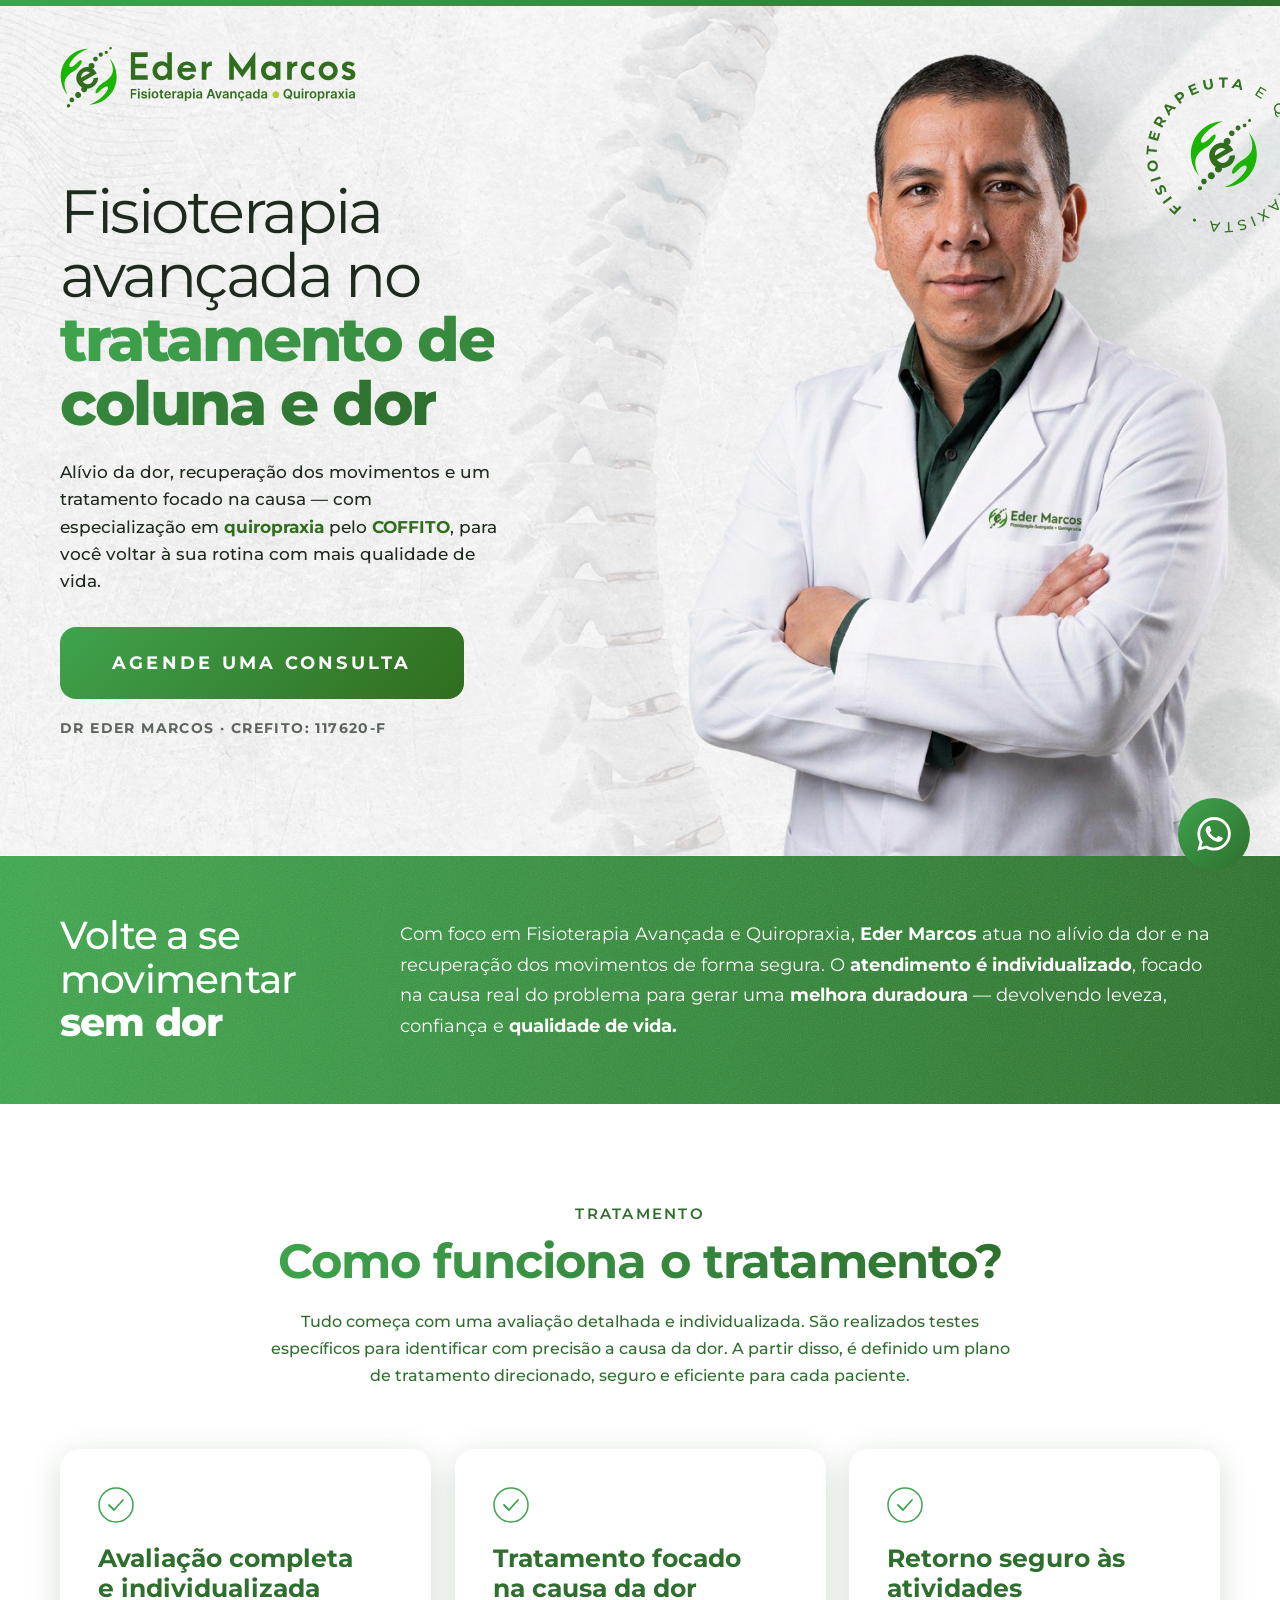
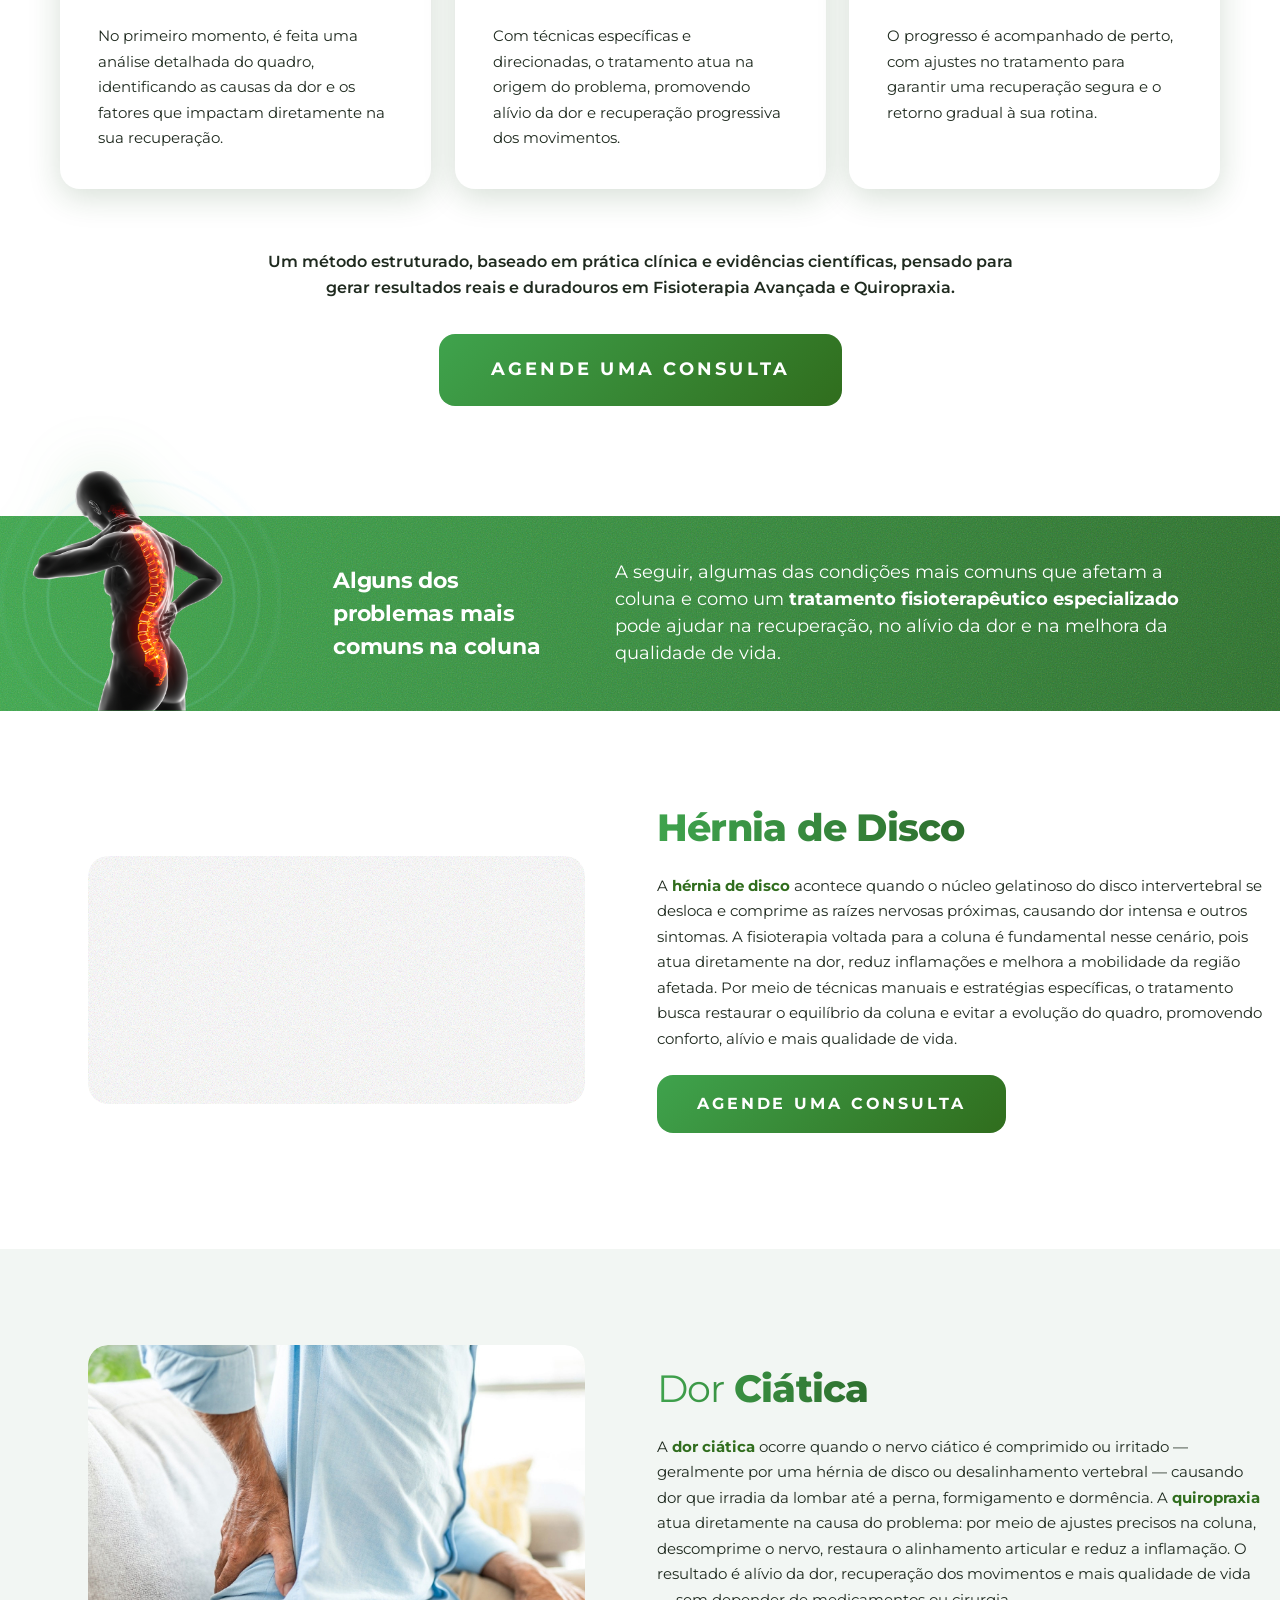
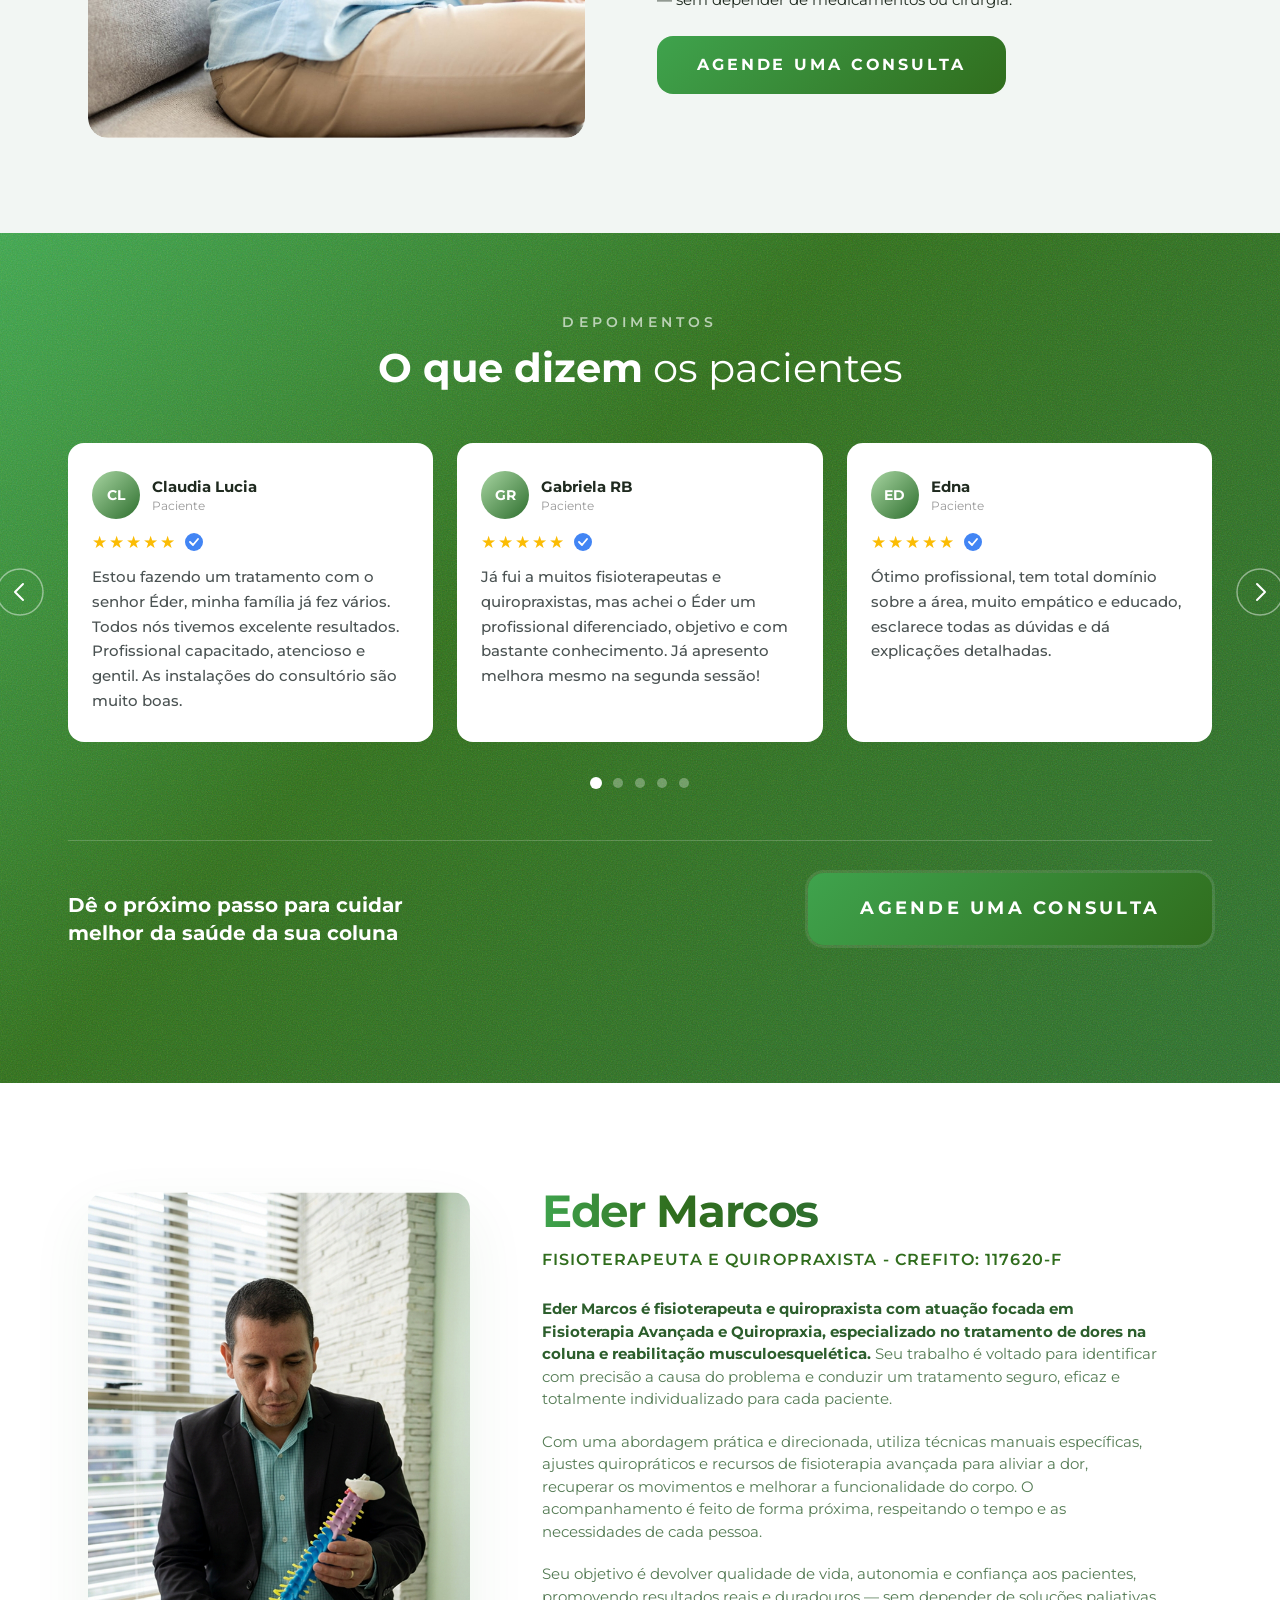
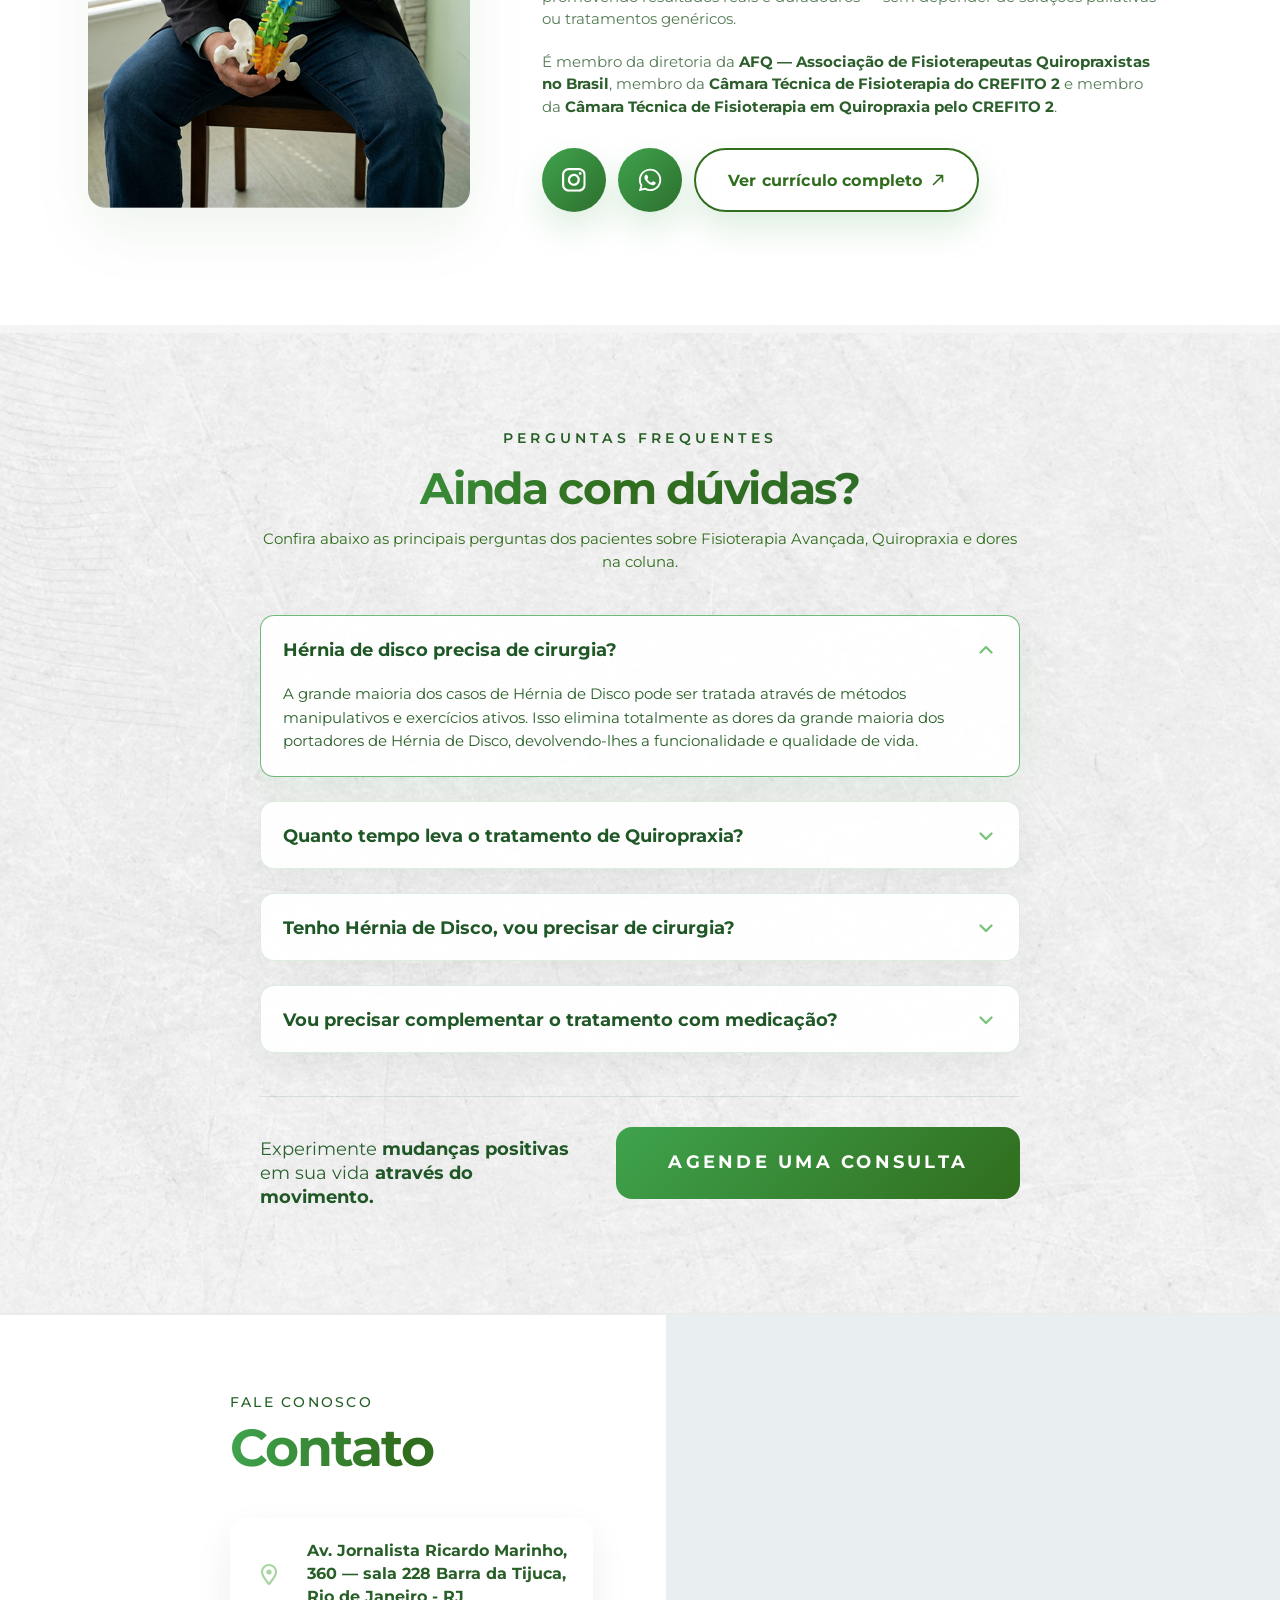
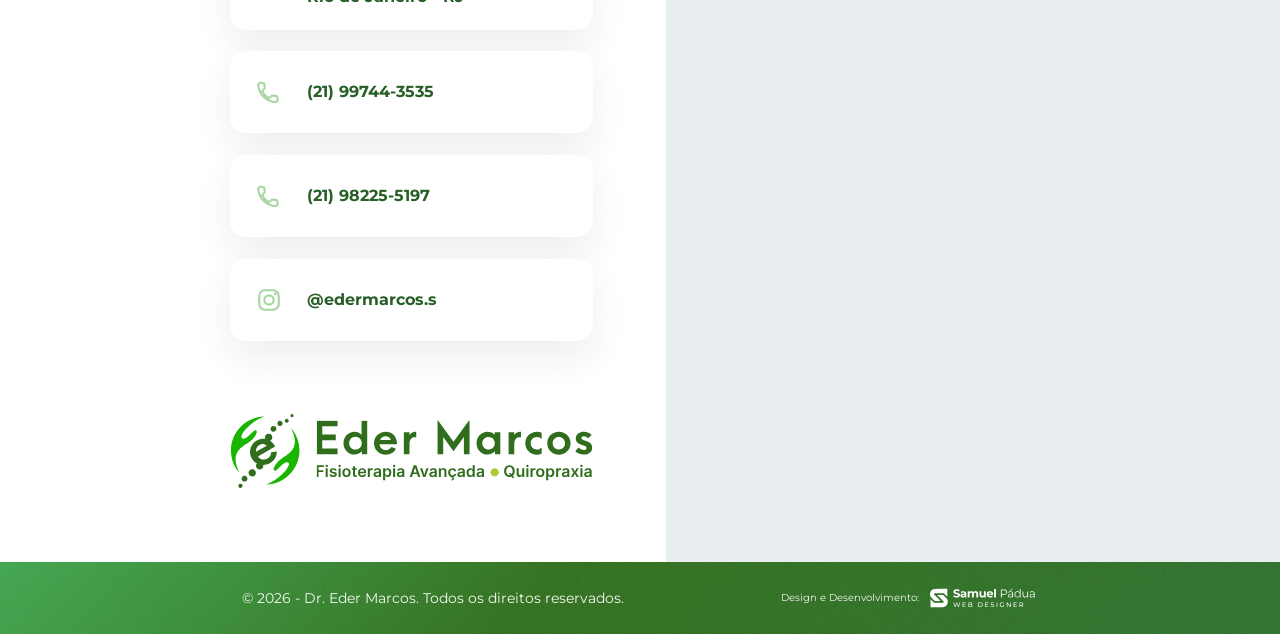
==== commit e8752ae0: "Fix footer scroll-reveal not triggering at page bottom on mobile When the user scrolls within 80px o" ====
--- a/index.html
+++ b/index.html
@@ -1070,6 +1070,21 @@
           elements.forEach(function (element) {
             observer.observe(element);
           });
+
+          function revealNearBottom() {
+            var scrollBottom = window.scrollY + window.innerHeight;
+            var docHeight = document.documentElement.scrollHeight;
+            if (docHeight - scrollBottom < 80) {
+              elements.forEach(function (el) {
+                if (!el.classList.contains('is-visible')) {
+                  el.classList.add('is-visible');
+                  observer.unobserve(el);
+                }
+              });
+            }
+          }
+          window.addEventListener('scroll', revealNearBottom, { passive: true });
+          revealNearBottom();
         });
       });
     })();
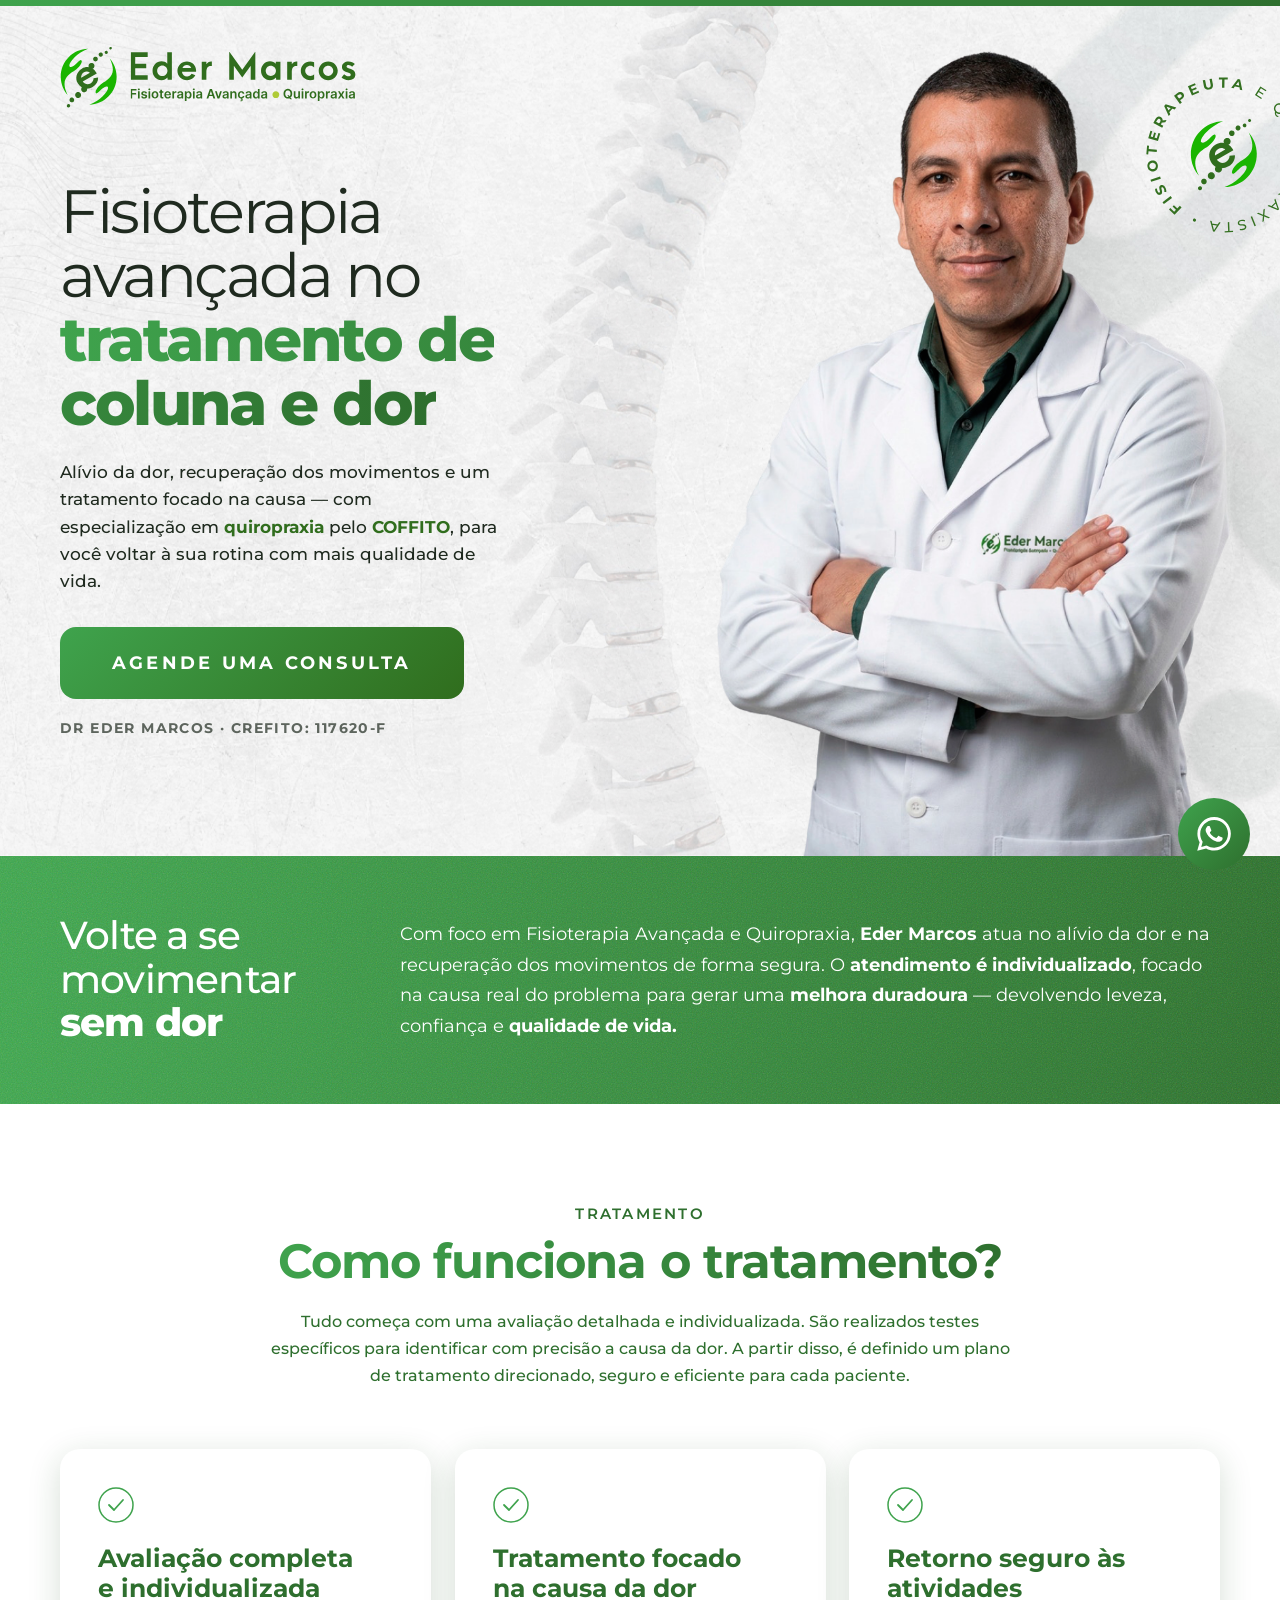
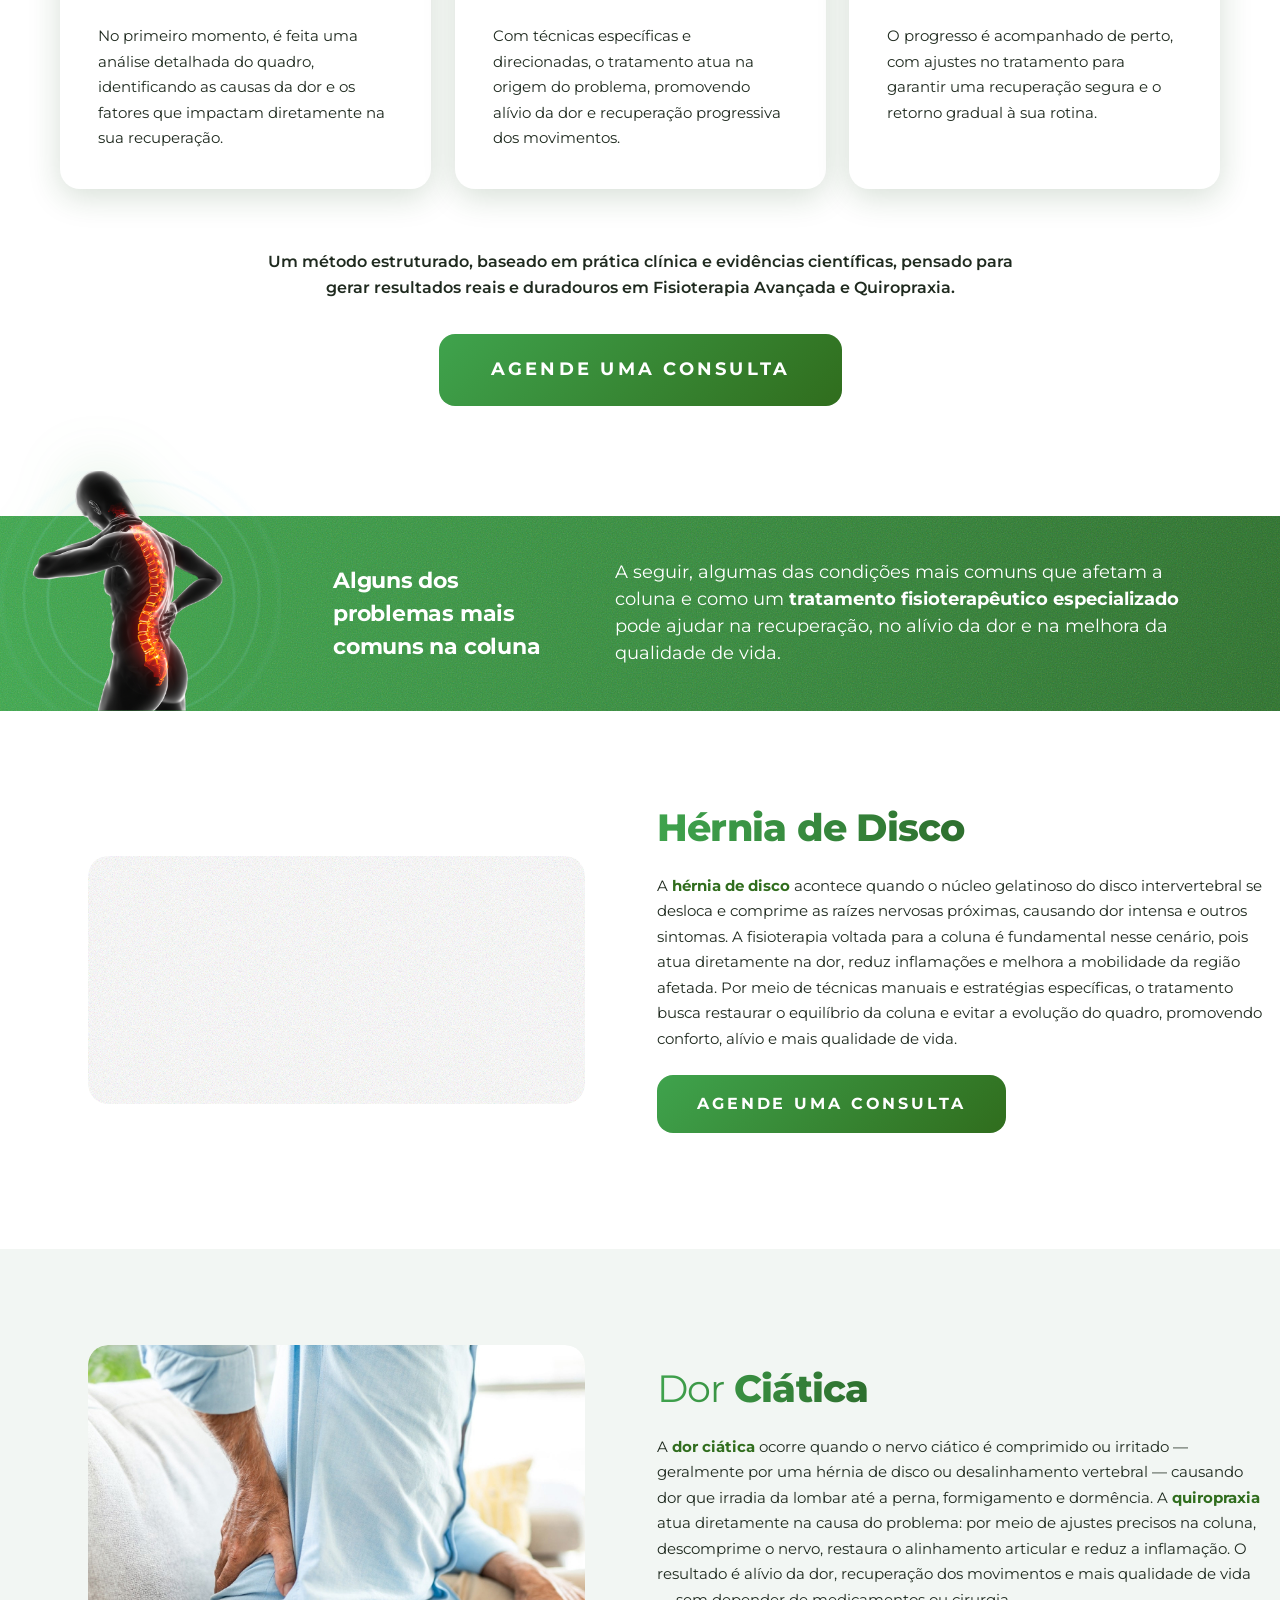
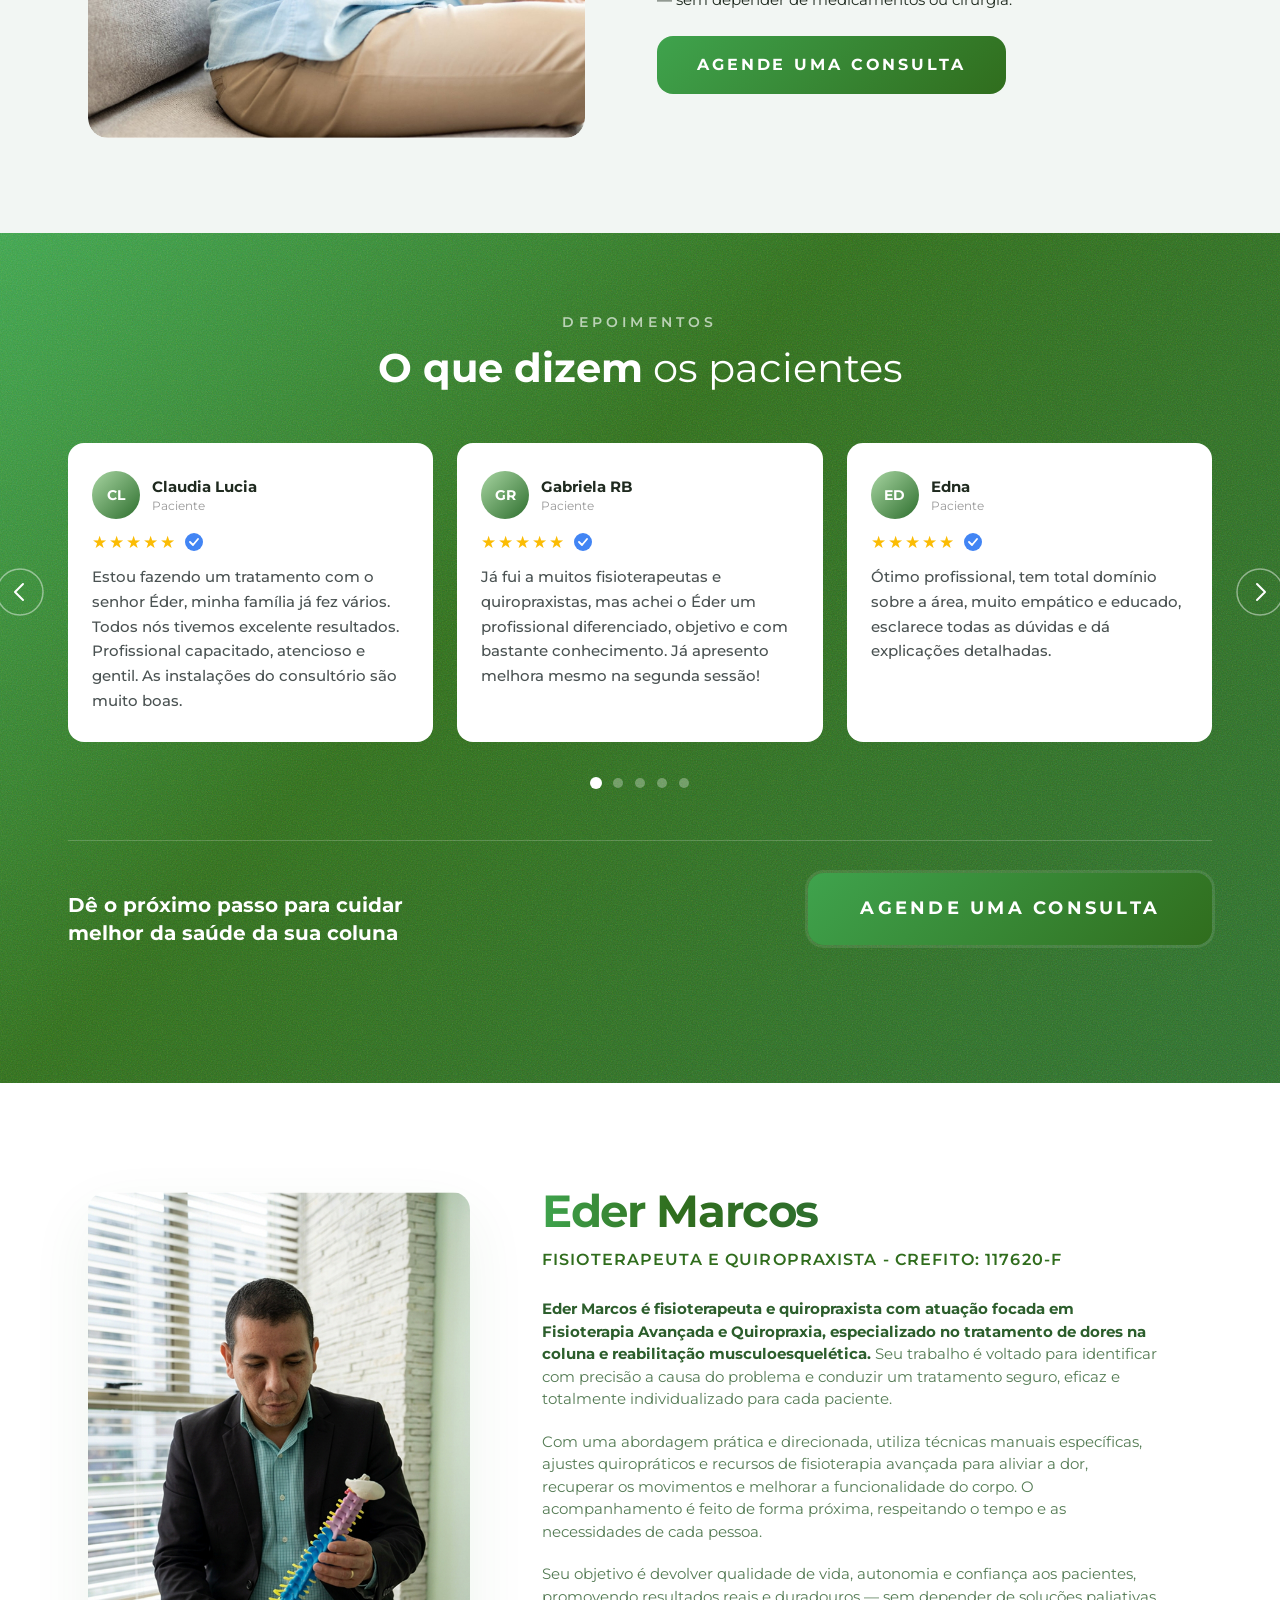
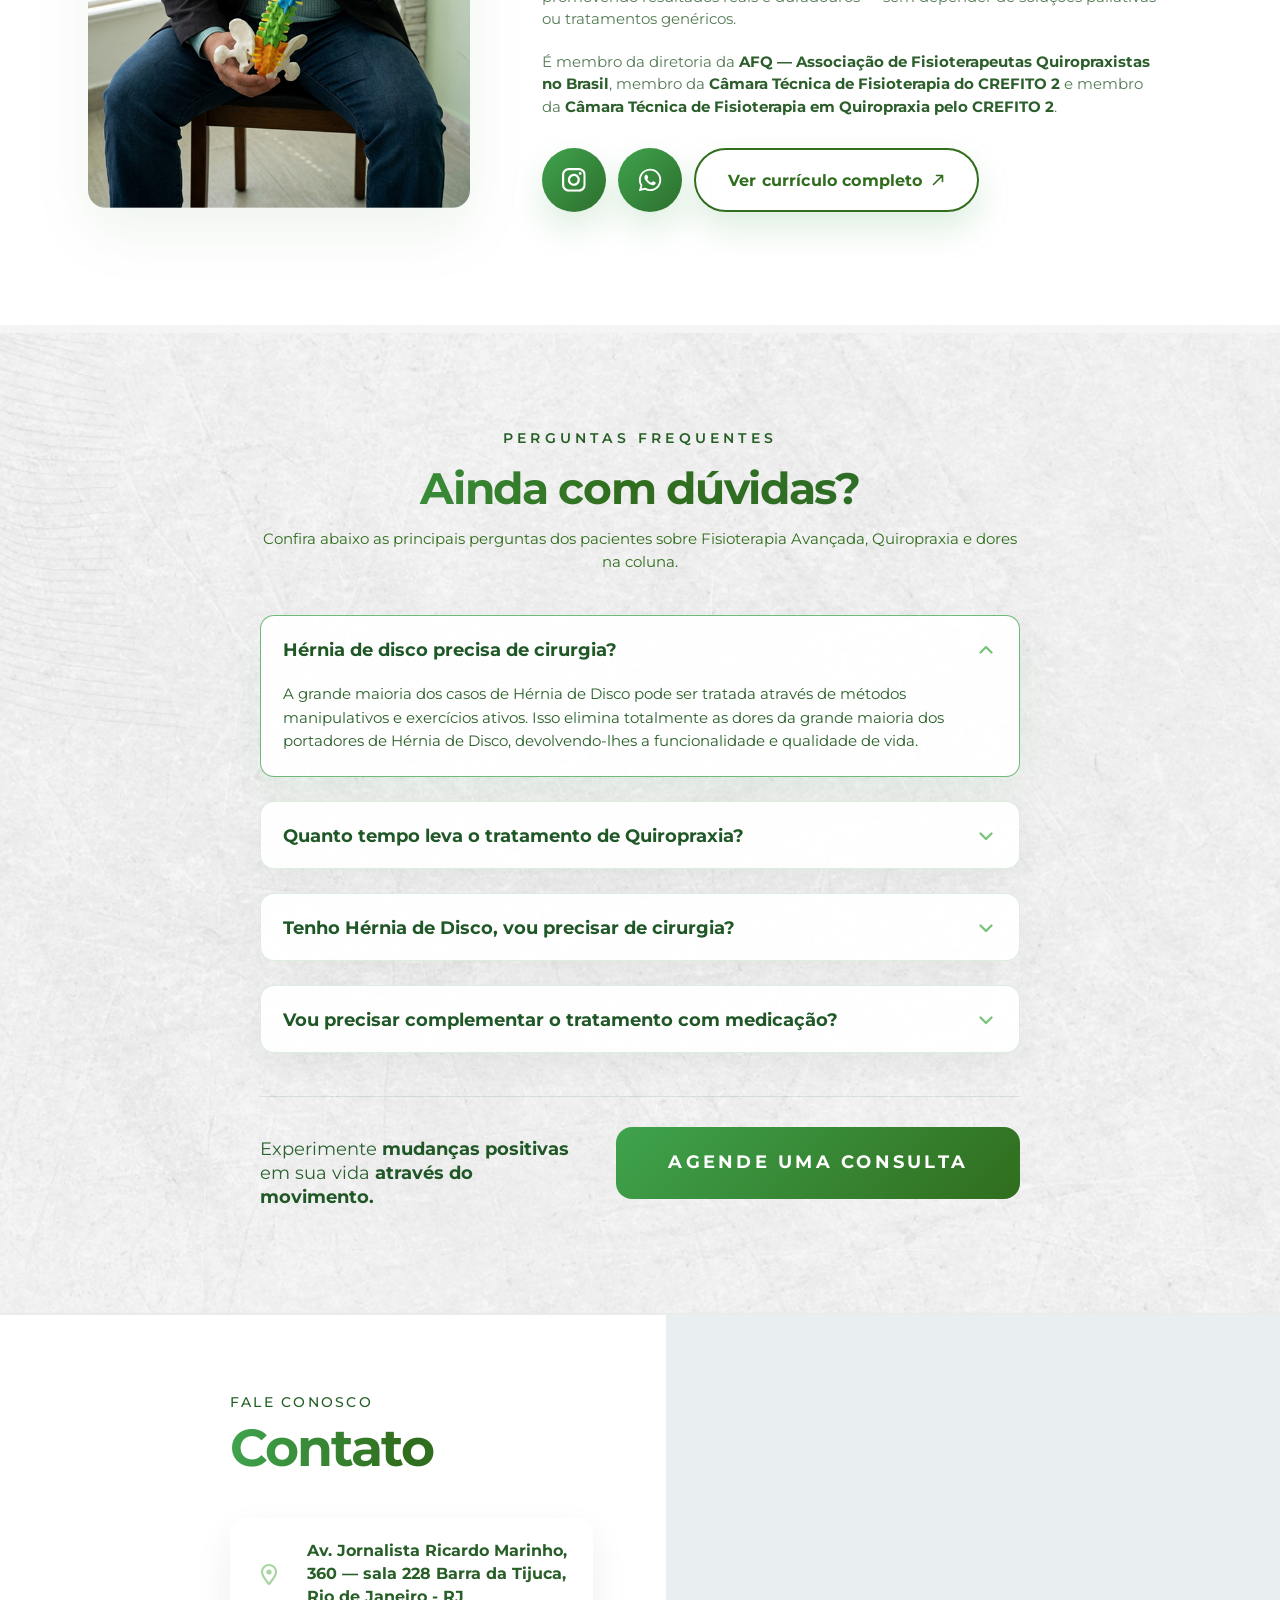
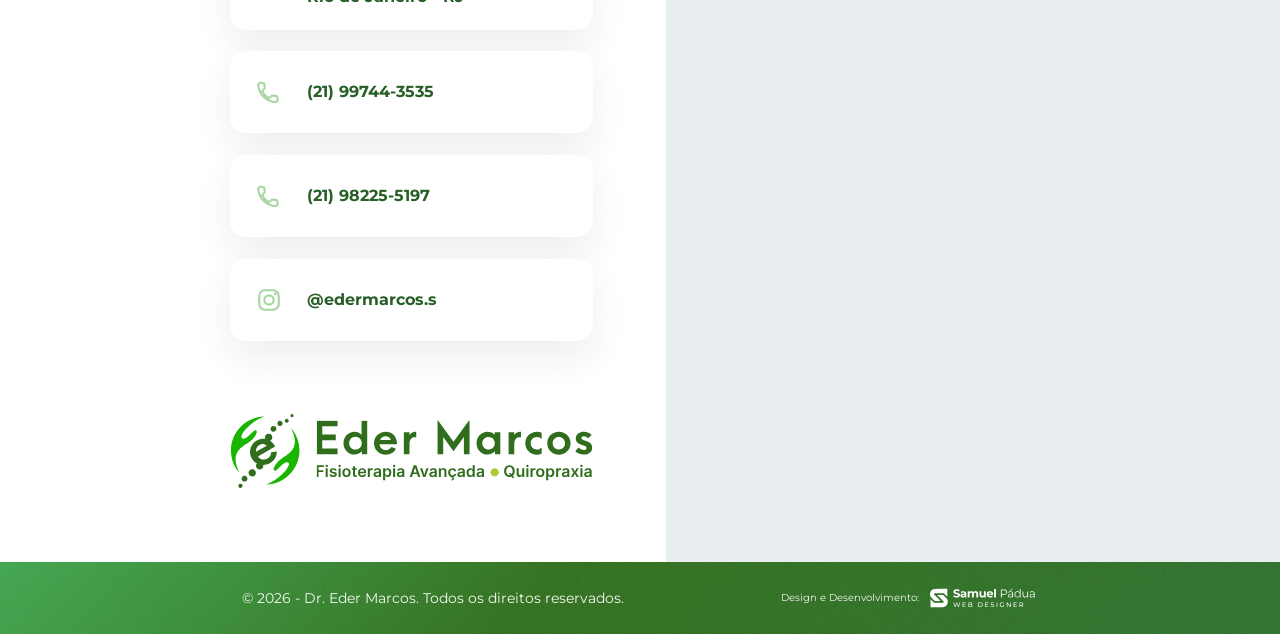
==== commit 03c7b6ff: "Update og:title to Rio de Janeiro for link preview Co-Authored-By: Claude Sonnet 4.6 <noreply@anthro" ====
--- a/index.html
+++ b/index.html
@@ -9,7 +9,7 @@
   <meta property="og:locale" content="pt_BR">
   <meta property="og:type" content="website">
   <meta property="og:site_name" content="Eder Marcos">
-  <meta property="og:title" content="Dr. Eder Marcos — Fisioterapia Avançada e Quiropraxia em Barra da Tijuca">
+  <meta property="og:title" content="Dr. Eder Marcos - Fisioterapia Avançada e Quiropraxia em Rio de Janeiro">
   <meta property="og:description" content="Fisioterapeuta e quiropraxista em Barra da Tijuca - RJ com foco em Fisioterapia Avançada e Quiropraxia. Atendimento individualizado para aliviar a dor e recuperar os movimentos.">
   <meta name="twitter:card" content="summary_large_image">
   <meta name="twitter:title" content="Fisioterapeuta e Quiropraxista em Barra da Tijuca | Fisioterapia Avançada e Quiropraxia">
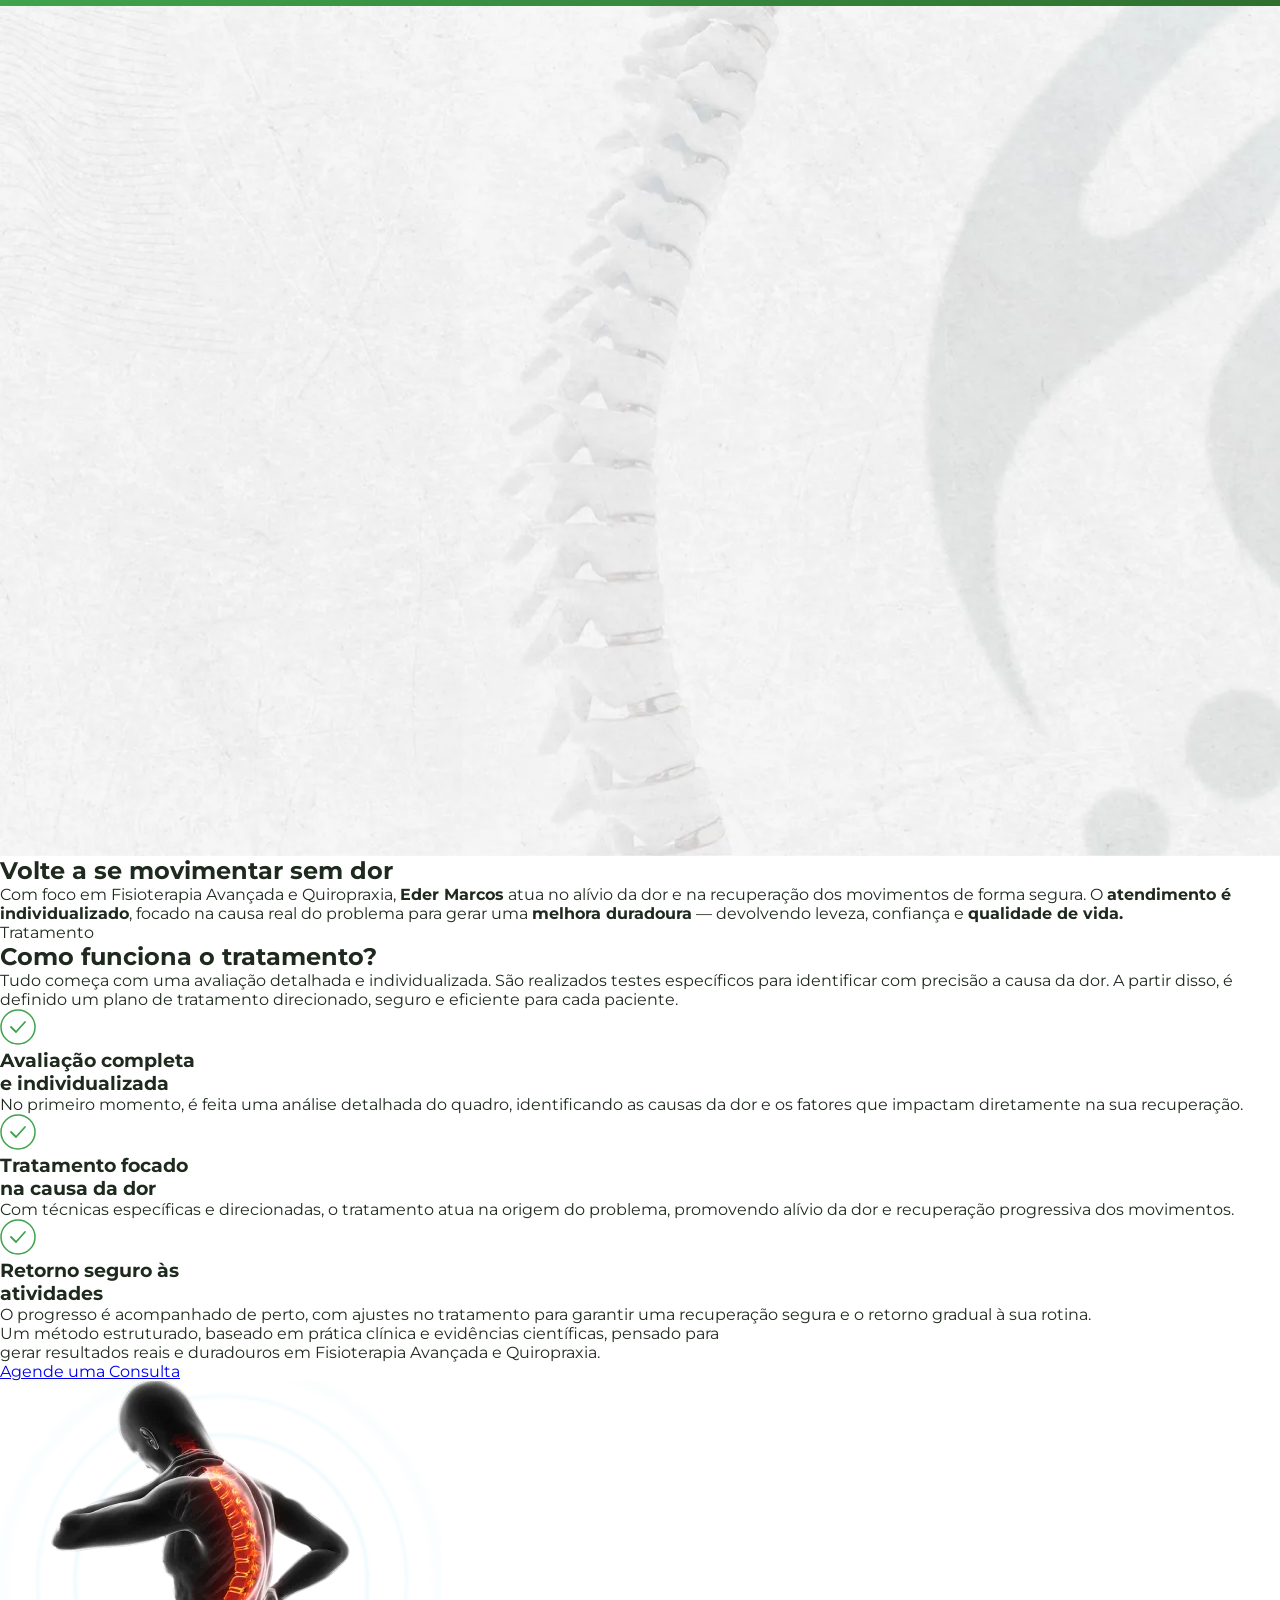
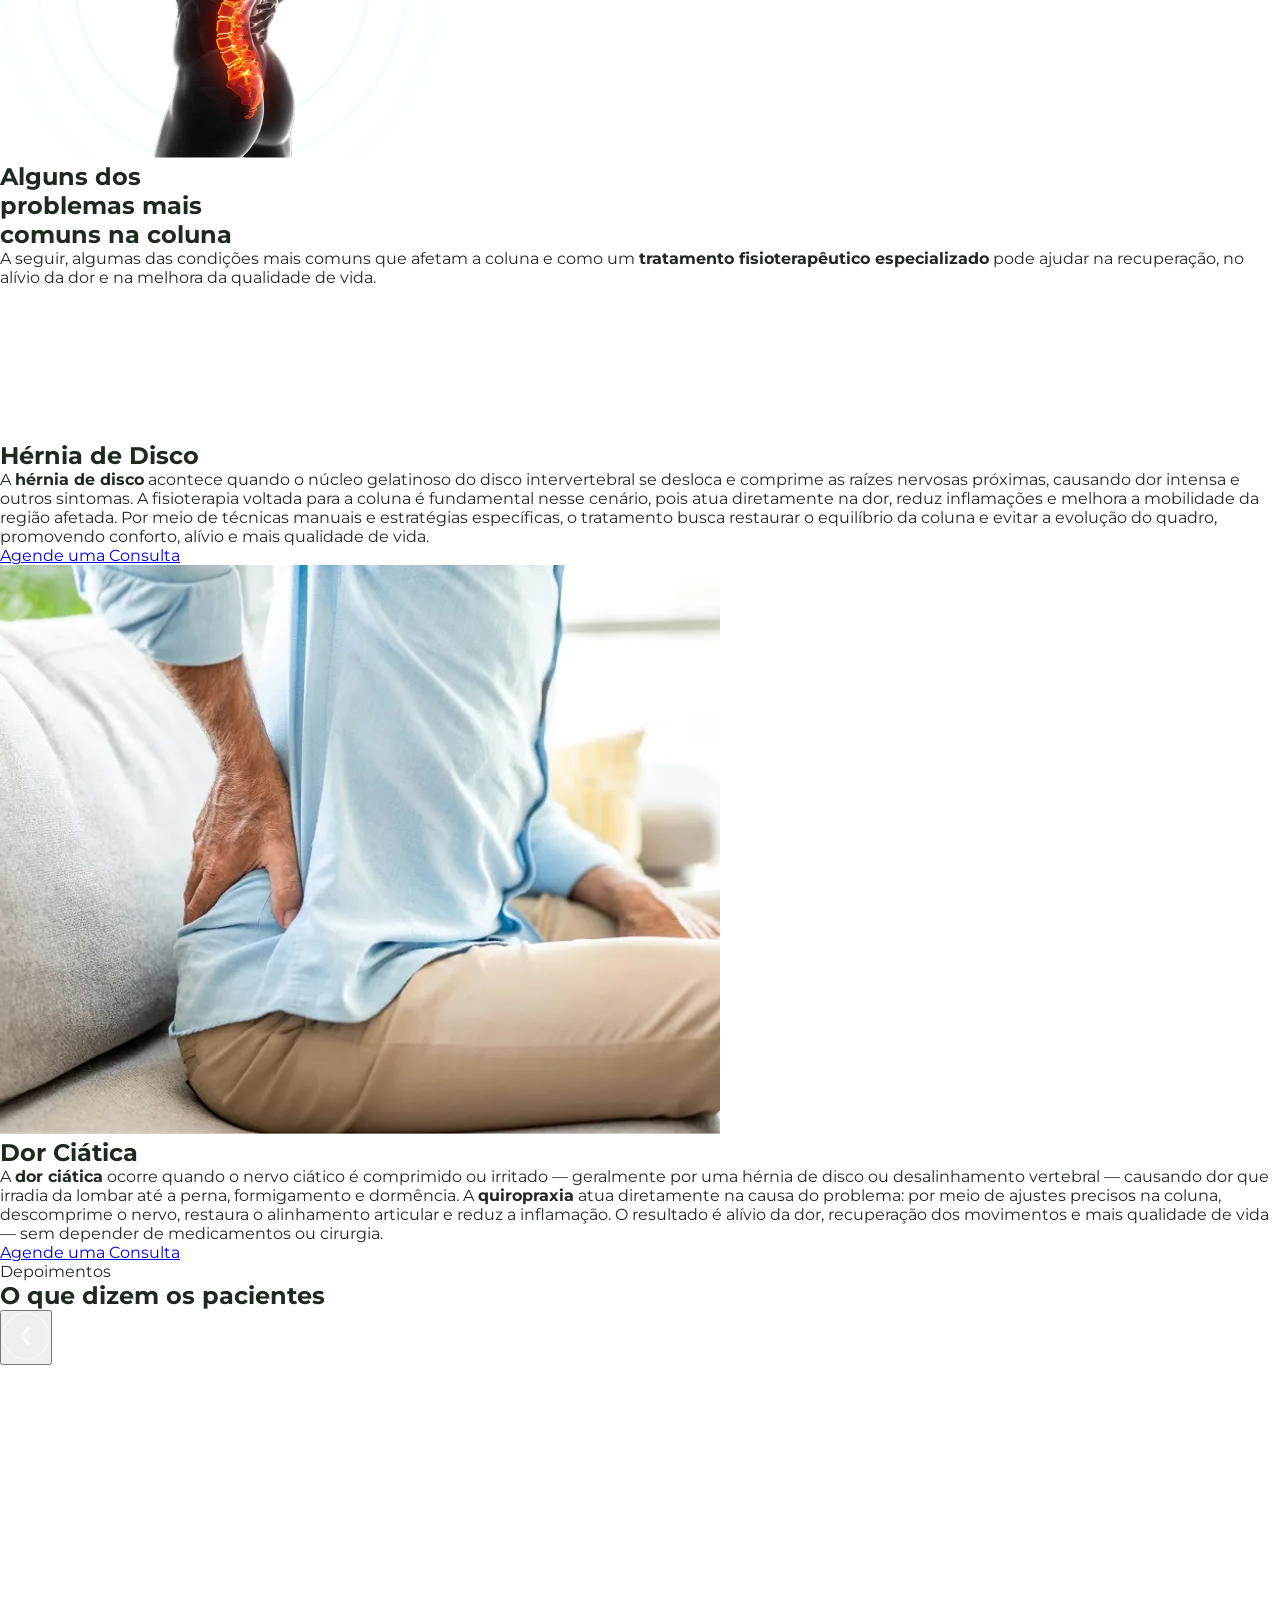
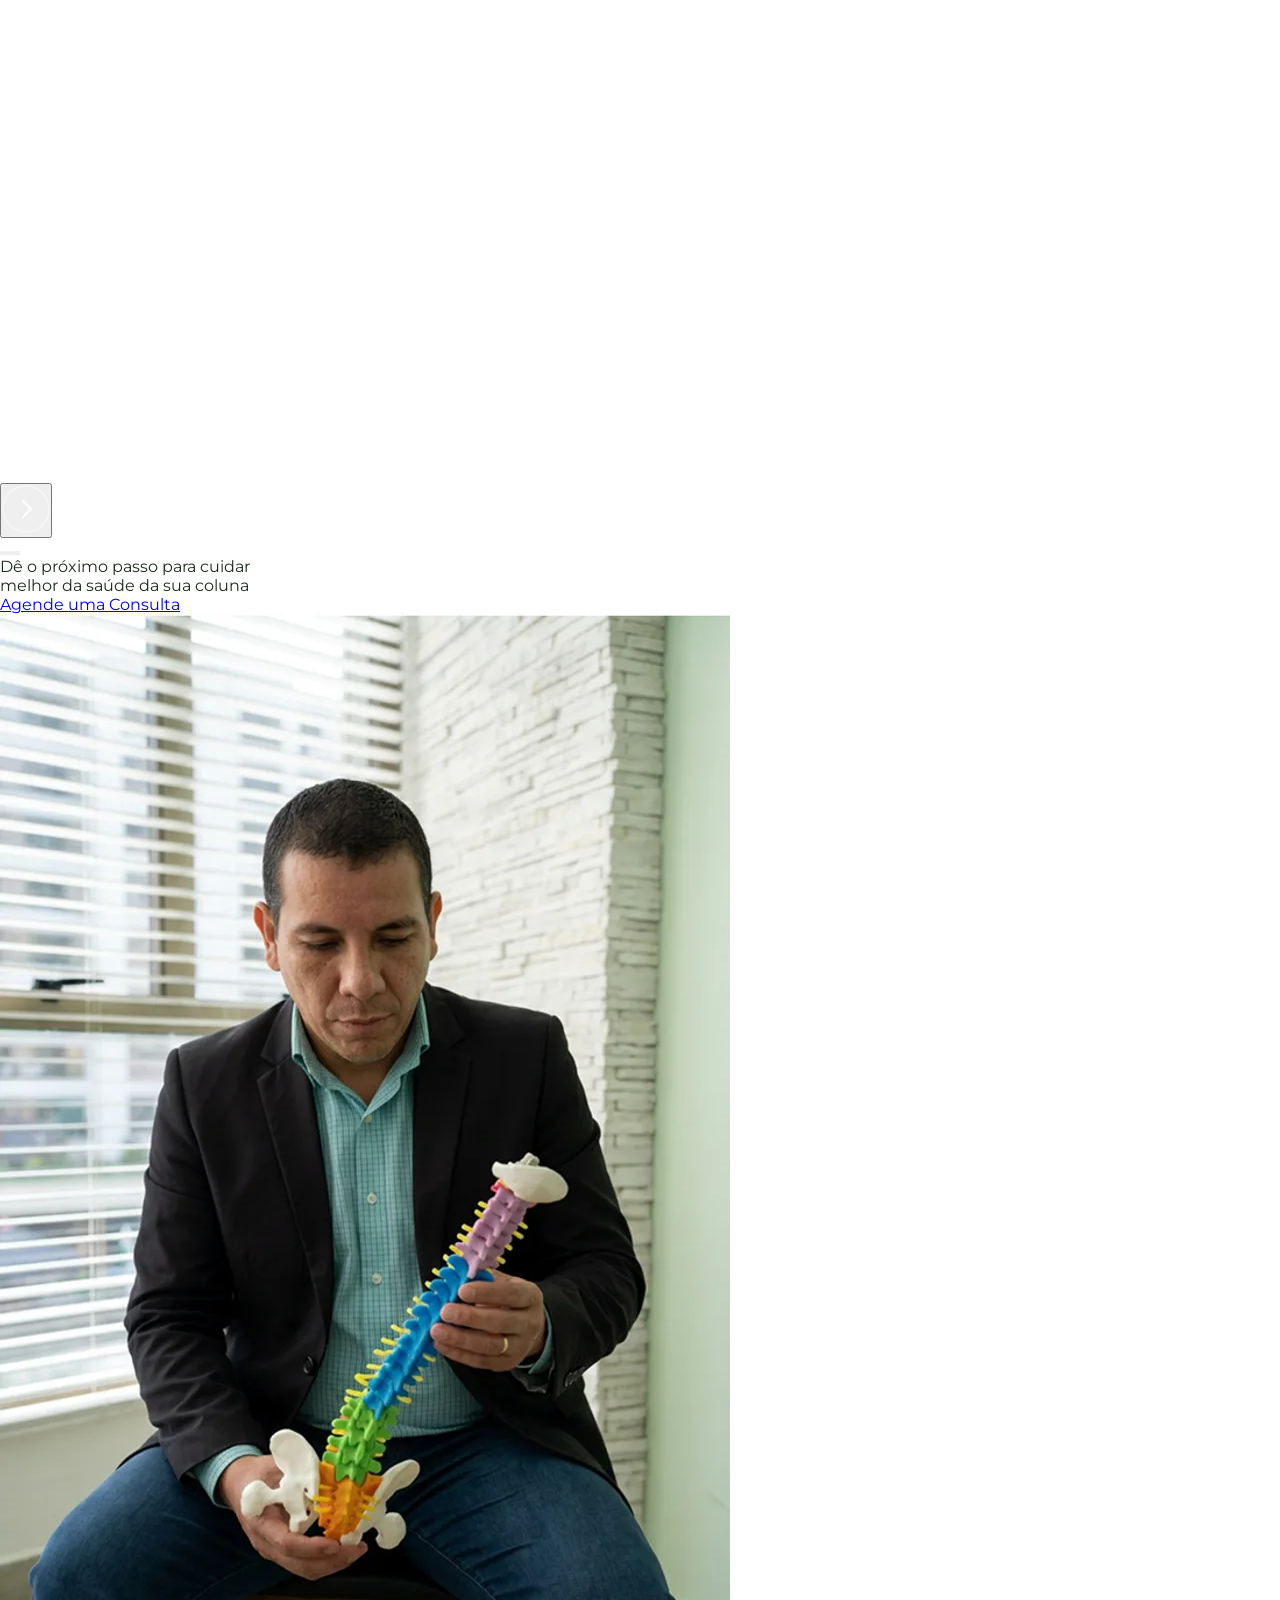
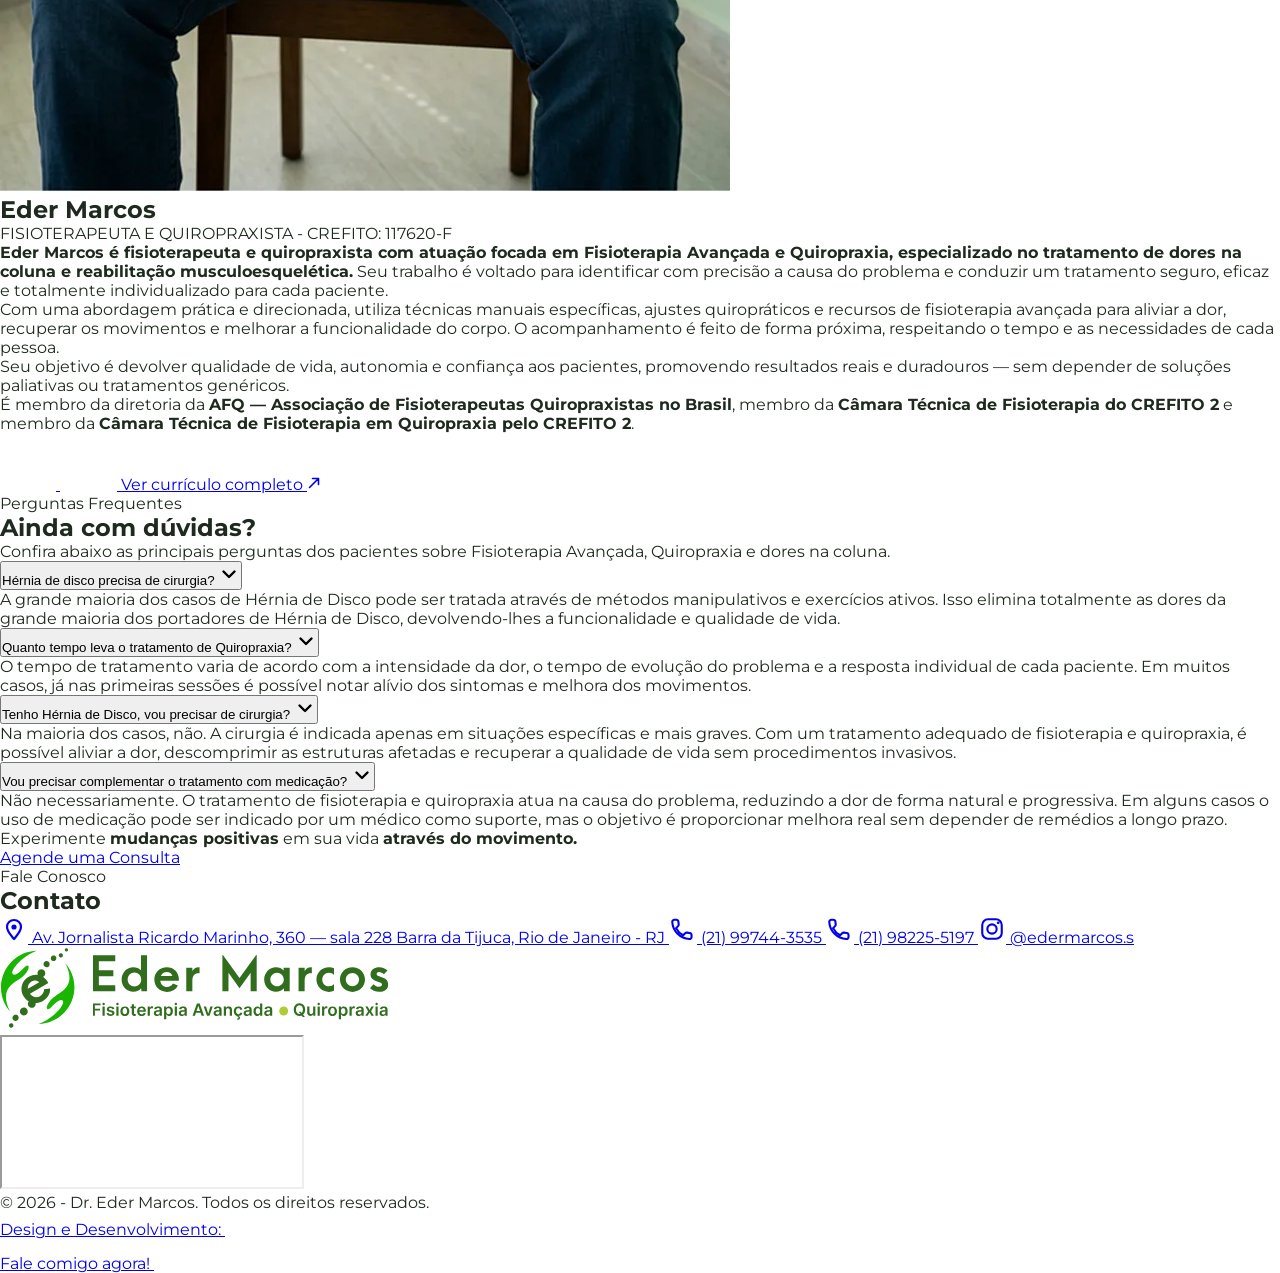
==== commit c9cce13c: "Optimize images: convert to WebP and defer Google Fonts loading - Convert all images to WebP (up to " ====
--- a/index.html
+++ b/index.html
@@ -86,7 +86,8 @@
   <link rel="icon" type="image/svg+xml" href="stamp-iso.svg">
   <link rel="preconnect" href="https://fonts.googleapis.com">
   <link rel="preconnect" href="https://fonts.gstatic.com" crossorigin>
-  <link href="https://fonts.googleapis.com/css2?family=Montserrat:wght@400;500;600;700;800&display=swap" rel="stylesheet">
+  <link rel="preload" href="https://fonts.googleapis.com/css2?family=Montserrat:wght@400;500;600;700;800&display=swap" as="style" onload="this.onload=null;this.rel='stylesheet'">
+  <noscript><link rel="stylesheet" href="https://fonts.googleapis.com/css2?family=Montserrat:wght@400;500;600;700;800&display=swap"></noscript>
   <link rel="stylesheet" href="style.css">
 </head>
 <body>
@@ -131,7 +132,10 @@
             <img src="stamp-txt.svg" class="stamp-txt" alt="">
             <img src="stamp-iso.svg" class="stamp-iso" alt="">
           </div>
-          <img src="dr-eder.png" class="doctor-img" alt="Dr. Eder Marcos">
+          <picture>
+            <source srcset="dr-eder.webp" type="image/webp">
+            <img src="dr-eder.png" class="doctor-img" alt="Dr. Eder Marcos">
+          </picture>
         </div>
 
       </div>
@@ -221,7 +225,10 @@
 
     <div class="problems-inner">
       <div class="problems-img-col">
-        <img src="img1.png" class="problems-img" alt="Coluna vertebral com dor">
+        <picture>
+          <source srcset="img1.webp" type="image/webp">
+          <img src="img1.png" class="problems-img" alt="Coluna vertebral com dor">
+        </picture>
       </div>
 
       <h2 class="problems-headline">Alguns dos<br>problemas mais<br>comuns na coluna</h2>
@@ -258,7 +265,10 @@
     <div class="condition-inner">
 
       <div class="condition-media">
-        <img src="ciatico.jpg" class="condition-img" alt="Dor no Nervo Ciático">
+        <picture>
+          <source srcset="ciatico.webp" type="image/webp">
+          <img src="ciatico.jpg" class="condition-img" alt="Dor no Nervo Ciático">
+        </picture>
       </div>
 
       <div class="condition-text">
@@ -550,7 +560,10 @@
   <section class="profile-block">
     <div class="profile-inner">
       <div class="profile-media">
-        <img src="profile.jpg" alt="Dr. Eder Marcos" class="profile-image">
+        <picture>
+          <source srcset="profile.webp" type="image/webp">
+          <img src="profile.jpg" alt="Dr. Eder Marcos" class="profile-image">
+        </picture>
       </div>
 
       <div class="profile-content">
--- a/style.css
+++ b/style.css
@@ -121,10 +121,10 @@
   position: absolute;
   inset: 0;
   background-image: url('bg-hero.jpg');
+  background-image: image-set(url('bg-hero.webp') type('image/webp'), url('bg-hero.jpg') type('image/jpeg'));
   background-size: cover;
   background-position: center;
   z-index: 0;
-}
 
 .hero-inner {
   position: relative;
@@ -1439,6 +1439,7 @@
 .faq-block {
   position: relative;
   background: url("bg-faq.jpg") center/cover no-repeat;
+  background-image: image-set(url('bg-faq.webp') type('image/webp'), url('bg-faq.jpg') type('image/jpeg'));
   padding: 104px 0 96px;
 }
 
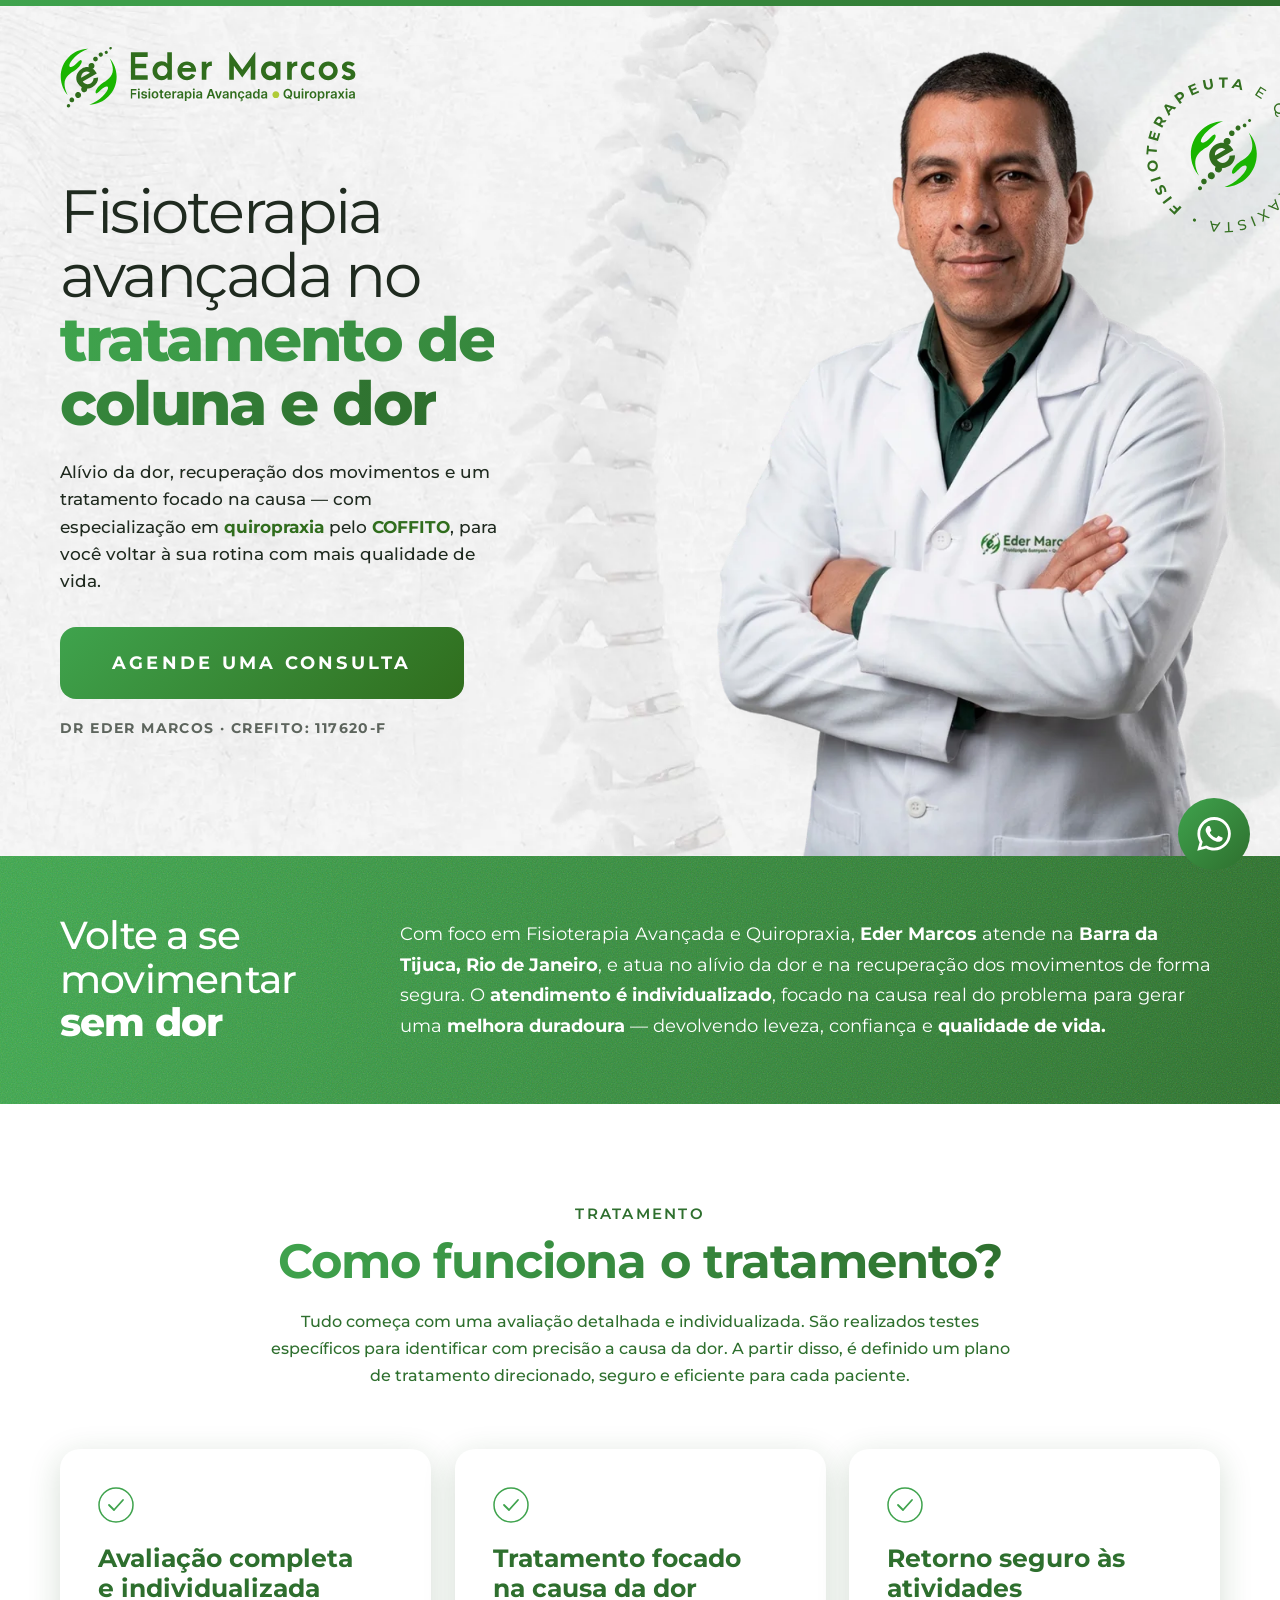
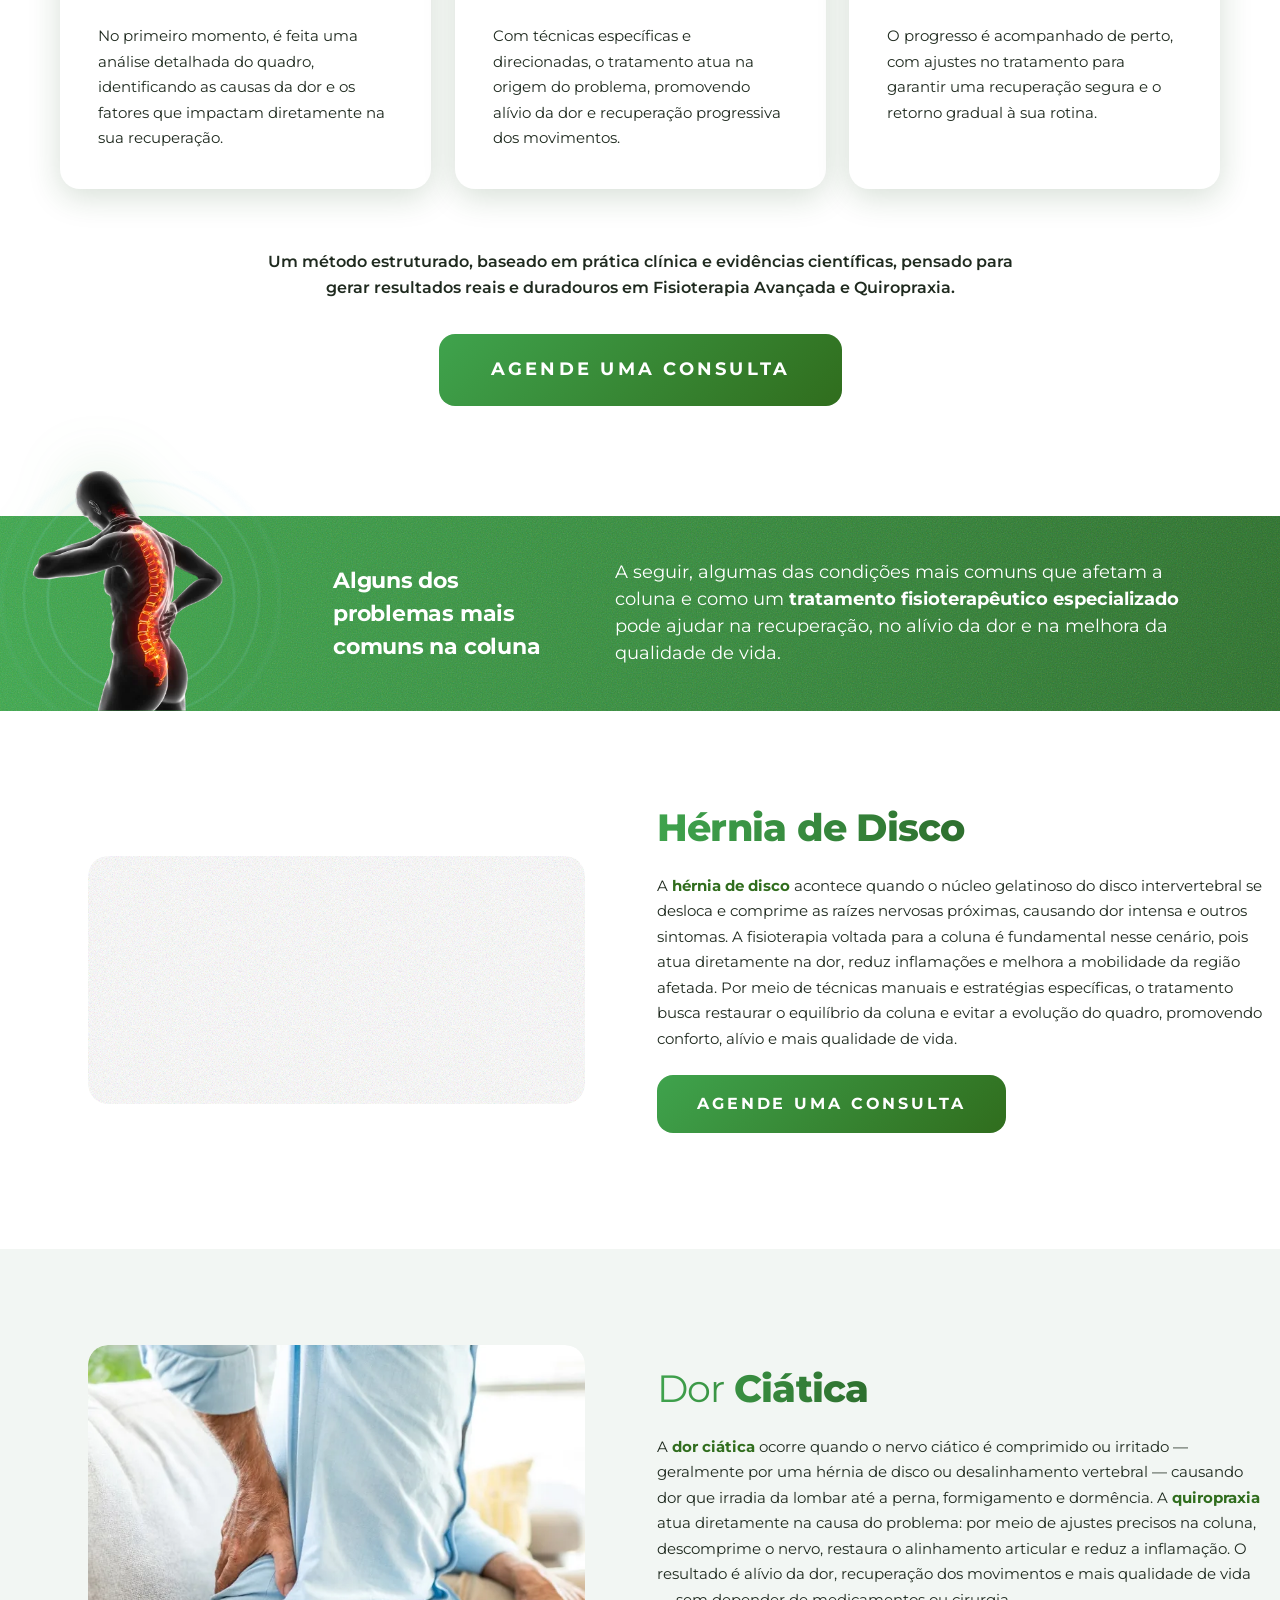
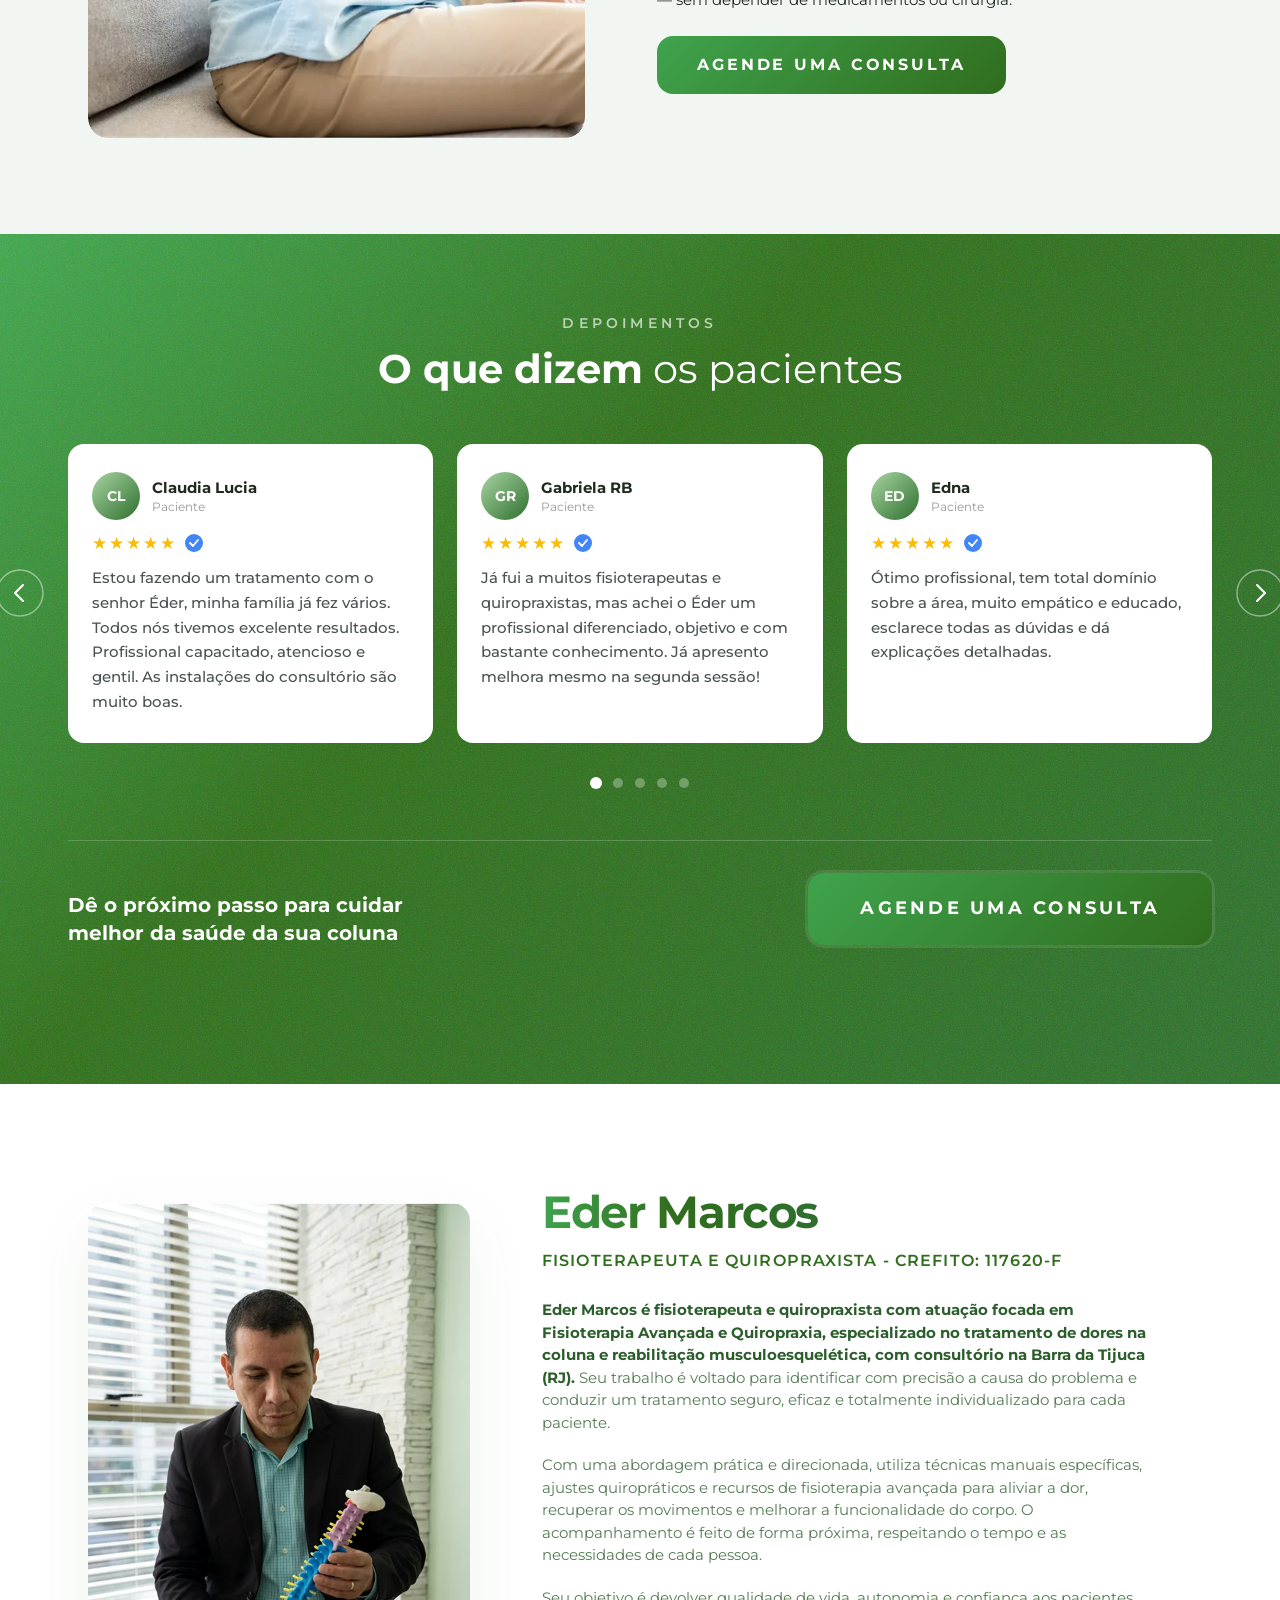
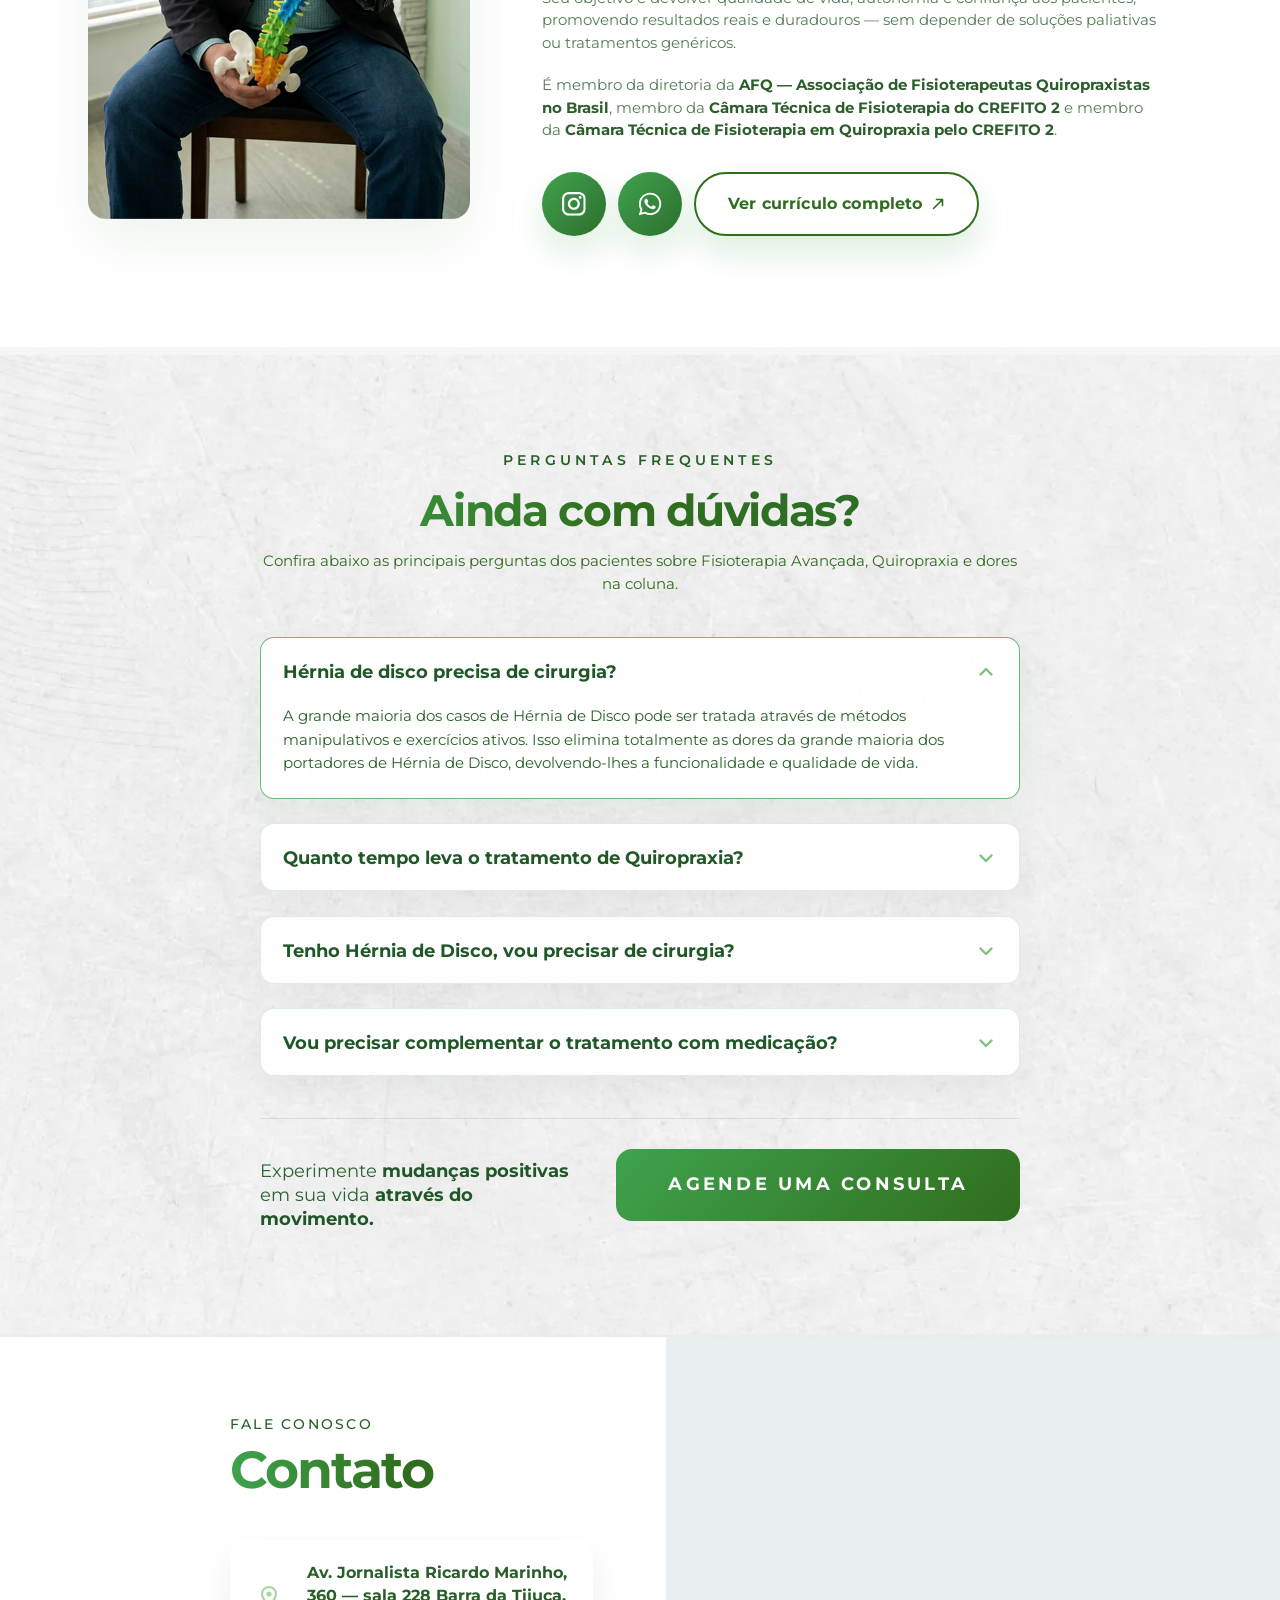
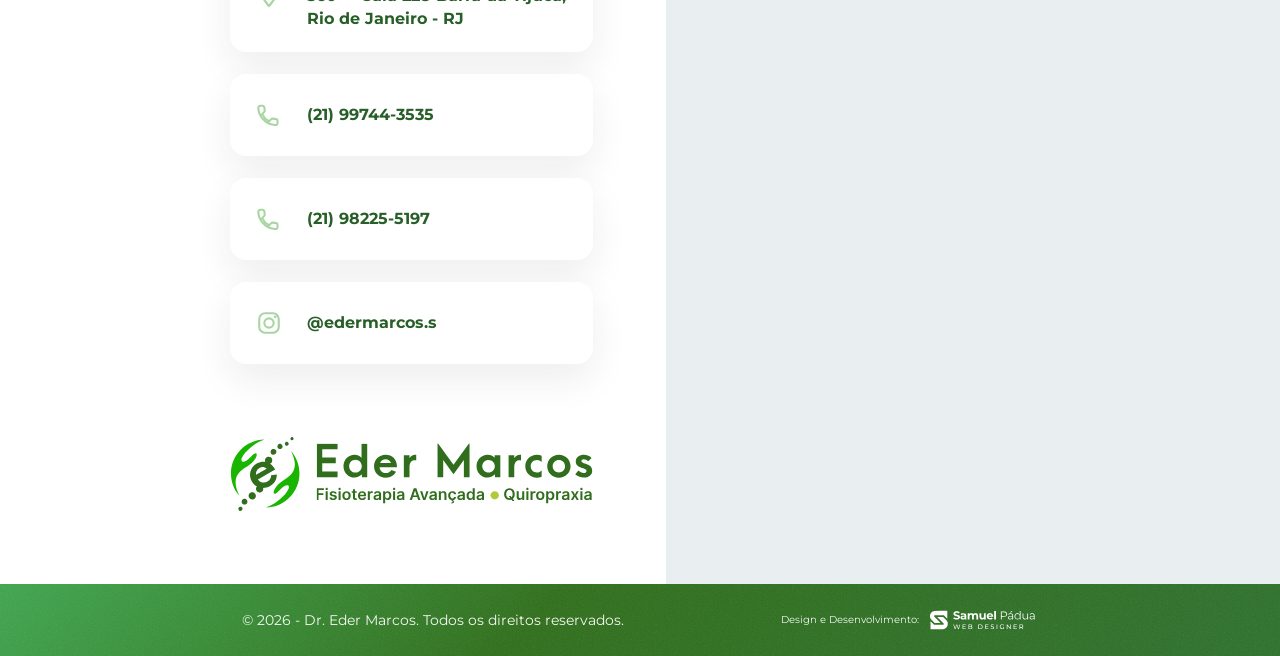
==== commit d0cbea40: "Fix SEO: correct domain in robots/sitemap and improve structured data - robots.txt and sitemap.xml p" ====
--- a/index.html
+++ b/index.html
@@ -3,79 +3,131 @@
 <head>
   <meta charset="UTF-8">
   <meta name="viewport" content="width=device-width, initial-scale=1.0">
-  <title>Fisioterapeuta e Quiropraxista em Barra da Tijuca | Fisioterapia Avançada e Quiropraxia</title>
-  <meta name="description" content="Fisioterapeuta e quiropraxista em Barra da Tijuca - RJ com foco em Fisioterapia Avançada e Quiropraxia. Atendimento individualizado para aliviar a dor, recuperar os movimentos e melhorar a qualidade de vida.">
+  <title>Fisioterapeuta de Coluna na Barra da Tijuca | Dr. Eder Marcos</title>
+  <meta name="description" content="Fisioterapeuta e quiropraxista na Barra da Tijuca, Rio de Janeiro. Tratamento de hérnia de disco, dor ciática, lombalgia e dores na coluna com atendimento individualizado. CREFITO 117620-F.">
   <meta name="robots" content="index,follow">
+  <link rel="canonical" href="https://www.edermarcosfisio.com.br/">
   <meta property="og:locale" content="pt_BR">
   <meta property="og:type" content="website">
-  <meta property="og:site_name" content="Eder Marcos">
-  <meta property="og:title" content="Dr. Eder Marcos - Fisioterapia Avançada e Quiropraxia em Rio de Janeiro">
-  <meta property="og:description" content="Fisioterapeuta e quiropraxista em Barra da Tijuca - RJ com foco em Fisioterapia Avançada e Quiropraxia. Atendimento individualizado para aliviar a dor e recuperar os movimentos.">
+  <meta property="og:url" content="https://www.edermarcosfisio.com.br/">
+  <meta property="og:site_name" content="Dr. Eder Marcos">
+  <meta property="og:title" content="Dr. Eder Marcos - Fisioterapeuta de Coluna e Quiropraxista na Barra da Tijuca, Rio de Janeiro">
+  <meta property="og:description" content="Fisioterapeuta e quiropraxista na Barra da Tijuca - RJ. Tratamento de hérnia de disco, dor ciática e dores na coluna com atendimento individualizado.">
+  <meta property="og:image" content="https://www.edermarcosfisio.com.br/share-img.jpg">
+  <meta property="og:image:width" content="1200">
+  <meta property="og:image:height" content="630">
   <meta name="twitter:card" content="summary_large_image">
-  <meta name="twitter:title" content="Fisioterapeuta e Quiropraxista em Barra da Tijuca | Fisioterapia Avançada e Quiropraxia">
-  <meta name="twitter:description" content="Fisioterapeuta e quiropraxista em Barra da Tijuca - RJ com foco em Fisioterapia Avançada e Quiropraxia. Atendimento individualizado para aliviar a dor e recuperar os movimentos.">
+  <meta name="twitter:title" content="Fisioterapeuta de Coluna na Barra da Tijuca | Dr. Eder Marcos">
+  <meta name="twitter:description" content="Fisioterapeuta e quiropraxista na Barra da Tijuca - RJ. Tratamento de hérnia de disco, dor ciática e dores na coluna com atendimento individualizado.">
+  <meta name="twitter:image" content="https://www.edermarcosfisio.com.br/share-img.jpg">
   <script type="application/ld+json">
     {
       "@context": "https://schema.org",
       "@graph": [
         {
-          "@type": "MedicalBusiness",
-          "@id": "#business",
-          "name": "Dr. Eder Marcos — Fisioterapia Avançada e Quiropraxia",
-          "telephone": "+55-21-98225-5197",
+          "@type": "WebSite",
+          "@id": "https://www.edermarcosfisio.com.br/#website",
+          "url": "https://www.edermarcosfisio.com.br/",
+          "name": "Dr. Eder Marcos — Fisioterapia e Quiropraxia",
+          "inLanguage": "pt-BR",
+          "publisher": {
+            "@id": "https://www.edermarcosfisio.com.br/#business"
+          }
+        },
+        {
+          "@type": ["Physiotherapy", "MedicalClinic"],
+          "@id": "https://www.edermarcosfisio.com.br/#business",
+          "name": "Clínica Eder Marcos",
+          "alternateName": "Clínica Eder Marcos - Fisioterapia e Quiropraxia",
+          "description": "Clínica de fisioterapia e quiropraxia na Barra da Tijuca, Rio de Janeiro, especializada no tratamento de hérnia de disco, dor ciática, lombalgia, cervicalgia e dores na coluna.",
+          "url": "https://www.edermarcosfisio.com.br/",
+          "image": "https://www.edermarcosfisio.com.br/share-img.jpg",
+          "telephone": "+55-21-99744-3535",
           "priceRange": "$$",
+          "medicalSpecialty": "Physiotherapy",
           "address": {
             "@type": "PostalAddress",
-            "streetAddress": "Av. Jornalista Ricardo Marinho, 360 — sala 228",
-            "addressLocality": "Barra da Tijuca",
+            "streetAddress": "Av. Jornalista Ricardo Marinho, 360 - sala 228",
+            "addressLocality": "Rio de Janeiro",
             "addressRegion": "RJ",
+            "postalCode": "22631-350",
             "addressCountry": "BR"
           },
+          "hasMap": "https://maps.google.com/?q=Av.+Jornalista+Ricardo+Marinho,+360+-+sala+228,+Barra+da+Tijuca,+Rio+de+Janeiro+-+RJ",
+          "areaServed": [
+            { "@type": "Place", "name": "Barra da Tijuca, Rio de Janeiro - RJ" },
+            { "@type": "City", "name": "Rio de Janeiro" }
+          ],
+          "founder": {
+            "@id": "https://www.edermarcosfisio.com.br/#eder"
+          },
           "sameAs": [
-            "https://www.instagram.com/edermarcos.s/"
+            "https://www.instagram.com/edermarcos.s/",
+            "https://www.doctoralia.com.br/eder-marcos/fisioterapeuta-quiropraxista/rio-de-janeiro"
           ]
         },
         {
-          "@type": "Physician",
-          "@id": "#physician",
-          "name": "Dr. Eder Marcos",
-          "medicalSpecialty": "Physiotherapy",
-          "description": "Fisioterapeuta e quiropraxista em Barra da Tijuca - RJ com foco em Fisioterapia Avançada e Quiropraxia, tratamento de hérnia de disco, dores na coluna e reabilitação.",
+          "@type": "Person",
+          "@id": "https://www.edermarcosfisio.com.br/#eder",
+          "name": "Eder Marcos",
+          "honorificPrefix": "Dr.",
+          "jobTitle": "Fisioterapeuta e Quiropraxista",
+          "description": "Fisioterapeuta e quiropraxista na Barra da Tijuca - RJ, com foco em Fisioterapia Avançada e Quiropraxia, tratamento de hérnia de disco, dores na coluna e reabilitação musculoesquelética.",
+          "image": "https://www.edermarcosfisio.com.br/profile.jpg",
+          "url": "https://www.edermarcosfisio.com.br/",
           "identifier": {
             "@type": "PropertyValue",
             "propertyID": "CREFITO",
             "value": "117620-F"
           },
+          "knowsAbout": ["Fisioterapia", "Quiropraxia", "Hérnia de disco", "Dor ciática", "Lombalgia", "Cervicalgia", "Dor crônica", "Reabilitação musculoesquelética"],
+          "memberOf": {
+            "@type": "Organization",
+            "name": "AFQ — Associação de Fisioterapeutas Quiropraxistas no Brasil"
+          },
           "worksFor": {
-            "@id": "#business"
-          }
+            "@id": "https://www.edermarcosfisio.com.br/#business"
+          },
+          "sameAs": [
+            "https://www.instagram.com/edermarcos.s/",
+            "https://www.doctoralia.com.br/eder-marcos/fisioterapeuta-quiropraxista/rio-de-janeiro",
+            "https://lattes.cnpq.br/7709029820712750"
+          ]
         },
         {
           "@type": "FAQPage",
-          "@id": "#faq",
+          "@id": "https://www.edermarcosfisio.com.br/#faq",
           "mainEntity": [
             {
               "@type": "Question",
               "name": "Hérnia de disco precisa de cirurgia?",
               "acceptedAnswer": {
                 "@type": "Answer",
-                "text": "A grande maioria dos casos de hérnia de disco pode ser tratada com métodos manipulativos, quiropraxia e exercícios ativos, devolvendo funcionalidade e qualidade de vida."
+                "text": "A grande maioria dos casos de Hérnia de Disco pode ser tratada através de métodos manipulativos e exercícios ativos. Isso elimina totalmente as dores da grande maioria dos portadores de Hérnia de Disco, devolvendo-lhes a funcionalidade e qualidade de vida."
               }
             },
             {
               "@type": "Question",
-              "name": "Quanto tempo leva o tratamento de quiropraxia?",
+              "name": "Quanto tempo leva o tratamento de Quiropraxia?",
               "acceptedAnswer": {
                 "@type": "Answer",
-                "text": "O tempo varia de acordo com a intensidade da dor, o tempo de evolução do problema e a resposta individual de cada paciente. Em muitos casos, já nas primeiras sessões é possível notar melhora dos sintomas e dos movimentos."
+                "text": "O tempo de tratamento varia de acordo com a intensidade da dor, o tempo de evolução do problema e a resposta individual de cada paciente. Em muitos casos, já nas primeiras sessões é possível notar alívio dos sintomas e melhora dos movimentos."
               }
             },
             {
               "@type": "Question",
-              "name": "A quiropraxia tem respaldo científico?",
+              "name": "Tenho Hérnia de Disco, vou precisar de cirurgia?",
               "acceptedAnswer": {
                 "@type": "Answer",
-                "text": "Sim. A quiropraxia é uma profissão de saúde regulamentada e reconhecida pela OMS, com ampla base científica para o tratamento de dores musculoesqueléticas, especialmente da coluna vertebral."
+                "text": "Na maioria dos casos, não. A cirurgia é indicada apenas em situações específicas e mais graves. Com um tratamento adequado de fisioterapia e quiropraxia, é possível aliviar a dor, descomprimir as estruturas afetadas e recuperar a qualidade de vida sem procedimentos invasivos."
+              }
+            },
+            {
+              "@type": "Question",
+              "name": "Vou precisar complementar o tratamento com medicação?",
+              "acceptedAnswer": {
+                "@type": "Answer",
+                "text": "Não necessariamente. O tratamento de fisioterapia e quiropraxia atua na causa do problema, reduzindo a dor de forma natural e progressiva. Em alguns casos o uso de medicação pode ser indicado por um médico como suporte, mas o objetivo é proporcionar melhora real sem depender de remédios a longo prazo."
               }
             }
           ]
@@ -134,7 +186,7 @@
           </div>
           <picture>
             <source srcset="dr-eder.webp" type="image/webp">
-            <img src="dr-eder.png" class="doctor-img" alt="Dr. Eder Marcos">
+            <img src="dr-eder.png" class="doctor-img" alt="Dr. Eder Marcos, fisioterapeuta e quiropraxista na Barra da Tijuca">
           </picture>
         </div>
 
@@ -153,7 +205,7 @@
 
       <div class="intro-right">
         <p>
-          Com foco em Fisioterapia Avançada e Quiropraxia, <strong>Eder Marcos</strong> atua no alívio da dor e na recuperação dos movimentos de forma segura. O <strong>atendimento é individualizado</strong>, focado na causa real do problema para gerar uma <strong>melhora duradoura</strong> — devolvendo leveza, confiança e <strong>qualidade de vida.</strong>
+          Com foco em Fisioterapia Avançada e Quiropraxia, <strong>Eder Marcos</strong> atende na <strong>Barra da Tijuca, Rio de Janeiro</strong>, e atua no alívio da dor e na recuperação dos movimentos de forma segura. O <strong>atendimento é individualizado</strong>, focado na causa real do problema para gerar uma <strong>melhora duradoura</strong> — devolvendo leveza, confiança e <strong>qualidade de vida.</strong>
         </p>
       </div>
 
@@ -267,7 +319,7 @@
       <div class="condition-media">
         <picture>
           <source srcset="ciatico.webp" type="image/webp">
-          <img src="ciatico.jpg" class="condition-img" alt="Dor no Nervo Ciático">
+          <img src="ciatico.jpg" class="condition-img" alt="Tratamento de dor no nervo ciático">
         </picture>
       </div>
 
@@ -562,7 +614,7 @@
       <div class="profile-media">
         <picture>
           <source srcset="profile.webp" type="image/webp">
-          <img src="profile.jpg" alt="Dr. Eder Marcos" class="profile-image">
+          <img src="profile.jpg" alt="Dr. Eder Marcos, fisioterapeuta especialista em coluna no Rio de Janeiro" class="profile-image">
         </picture>
       </div>
 
@@ -571,7 +623,7 @@
         <p class="profile-meta">FISIOTERAPEUTA E QUIROPRAXISTA - CREFITO: 117620-F</p>
 
         <div class="profile-body">
-          <p><strong>Eder Marcos é fisioterapeuta e quiropraxista com atuação focada em Fisioterapia Avançada e Quiropraxia, especializado no tratamento de dores na coluna e reabilitação musculoesquelética.</strong> Seu trabalho é voltado para identificar com precisão a causa do problema e conduzir um tratamento seguro, eficaz e totalmente individualizado para cada paciente.</p>
+          <p><strong>Eder Marcos é fisioterapeuta e quiropraxista com atuação focada em Fisioterapia Avançada e Quiropraxia, especializado no tratamento de dores na coluna e reabilitação musculoesquelética, com consultório na Barra da Tijuca (RJ).</strong> Seu trabalho é voltado para identificar com precisão a causa do problema e conduzir um tratamento seguro, eficaz e totalmente individualizado para cada paciente.</p>
 
           <p>Com uma abordagem prática e direcionada, utiliza técnicas manuais específicas, ajustes quiropráticos e recursos de fisioterapia avançada para aliviar a dor, recuperar os movimentos e melhorar a funcionalidade do corpo. O acompanhamento é feito de forma próxima, respeitando o tempo e as necessidades de cada pessoa.</p>
 
--- a/style.css
+++ b/style.css
@@ -125,6 +125,7 @@
   background-size: cover;
   background-position: center;
   z-index: 0;
+}
 
 .hero-inner {
   position: relative;
